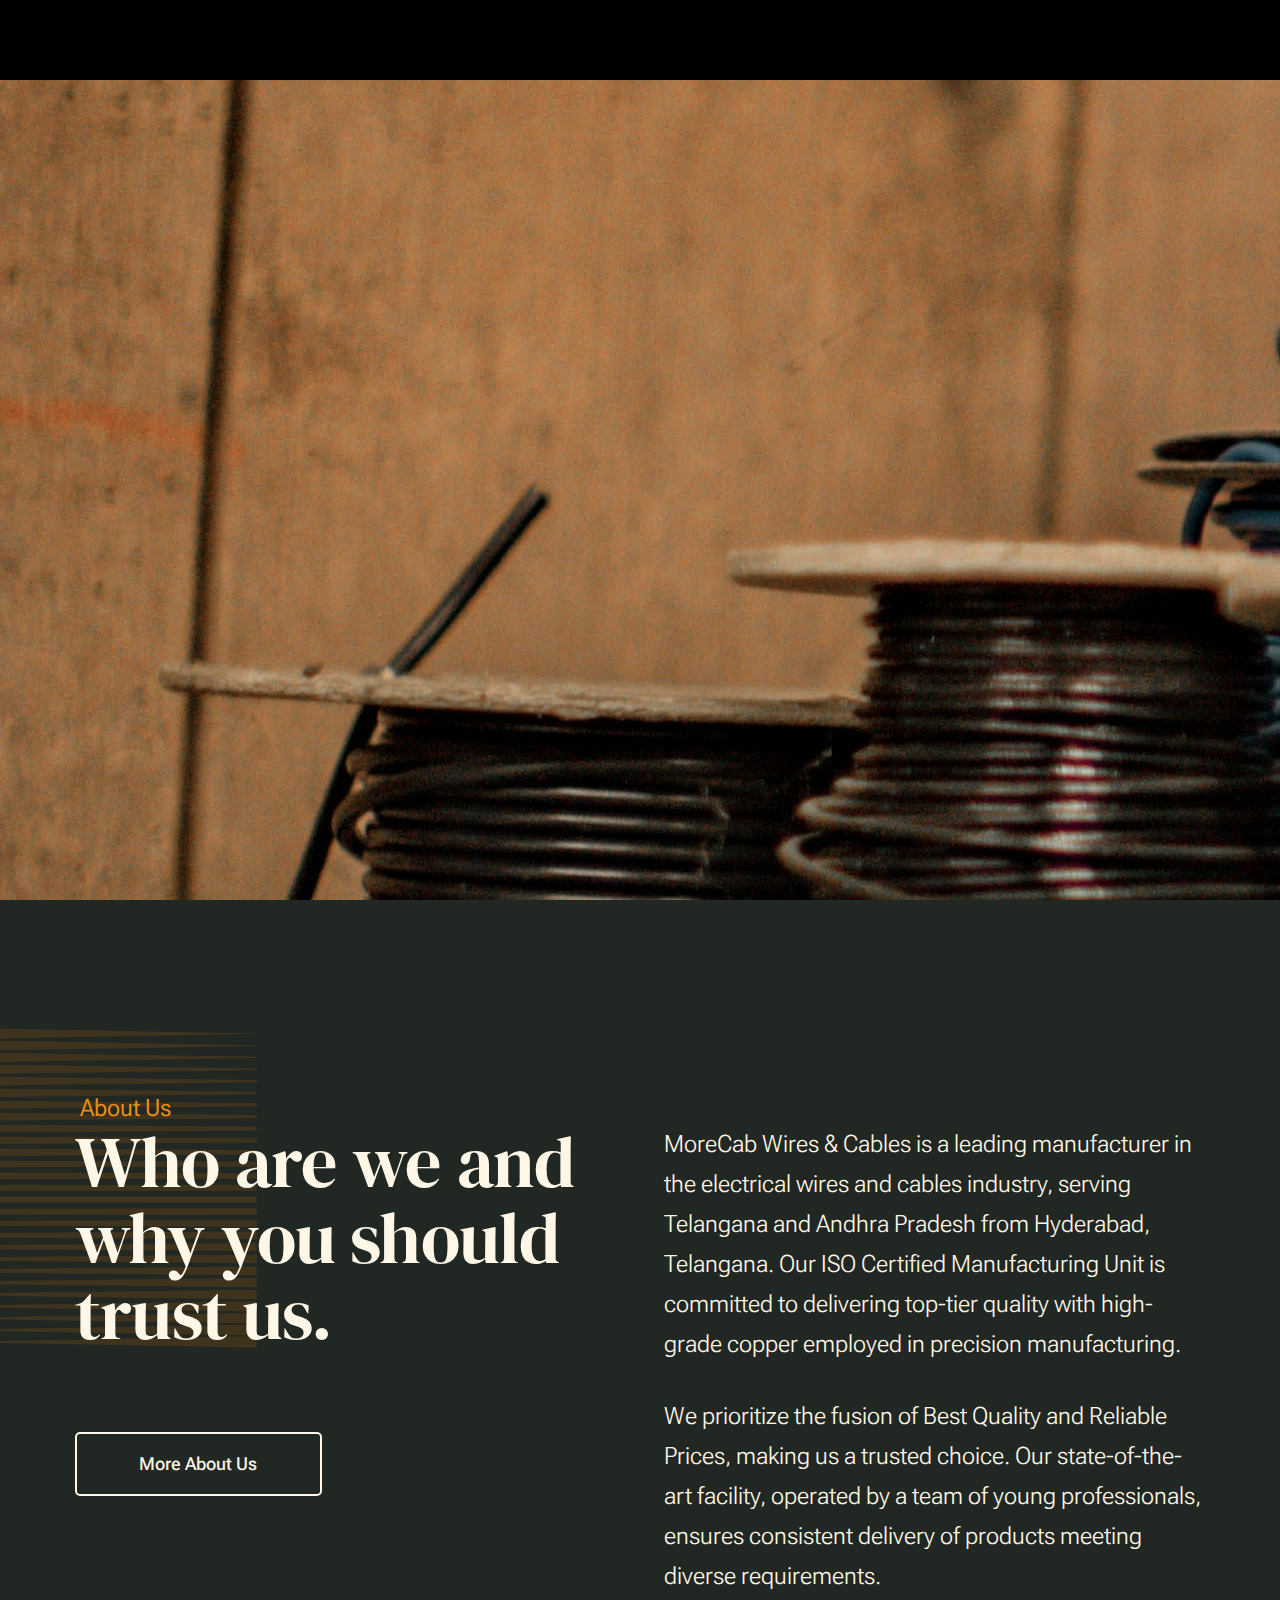
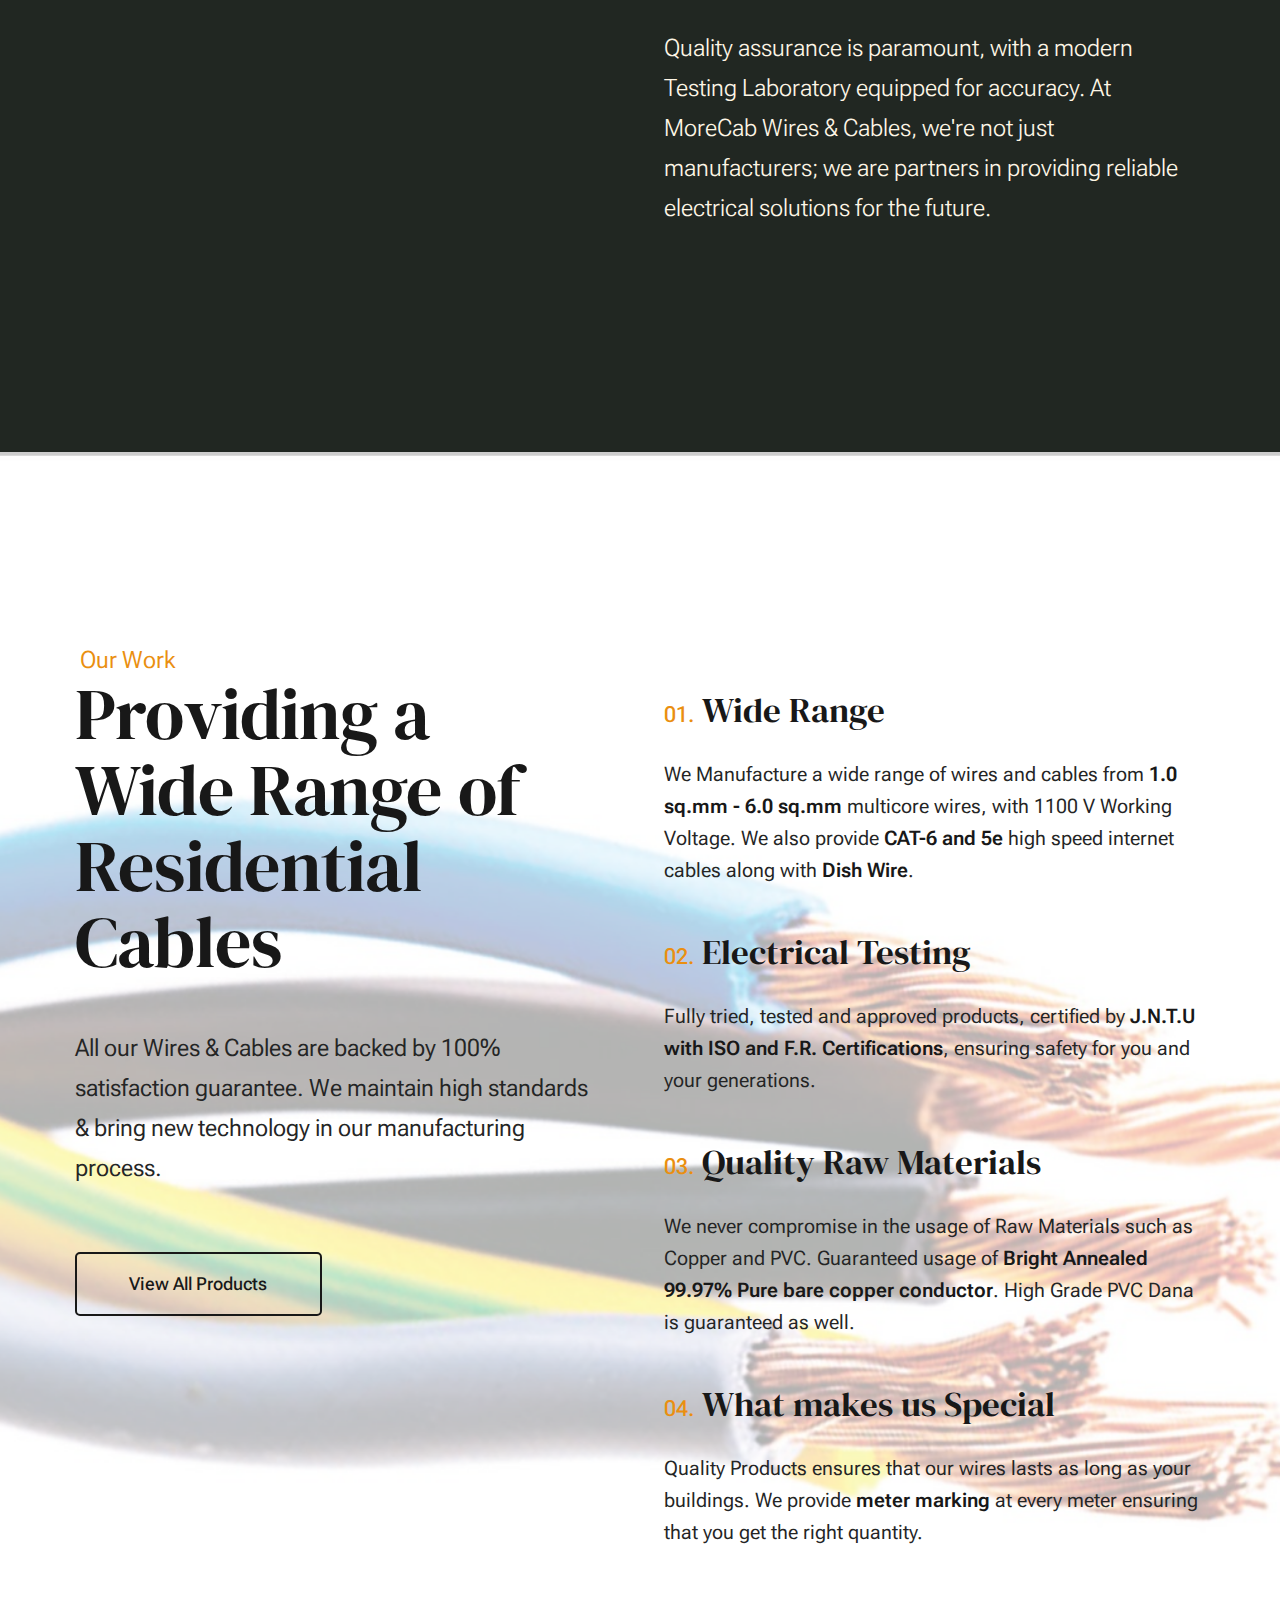
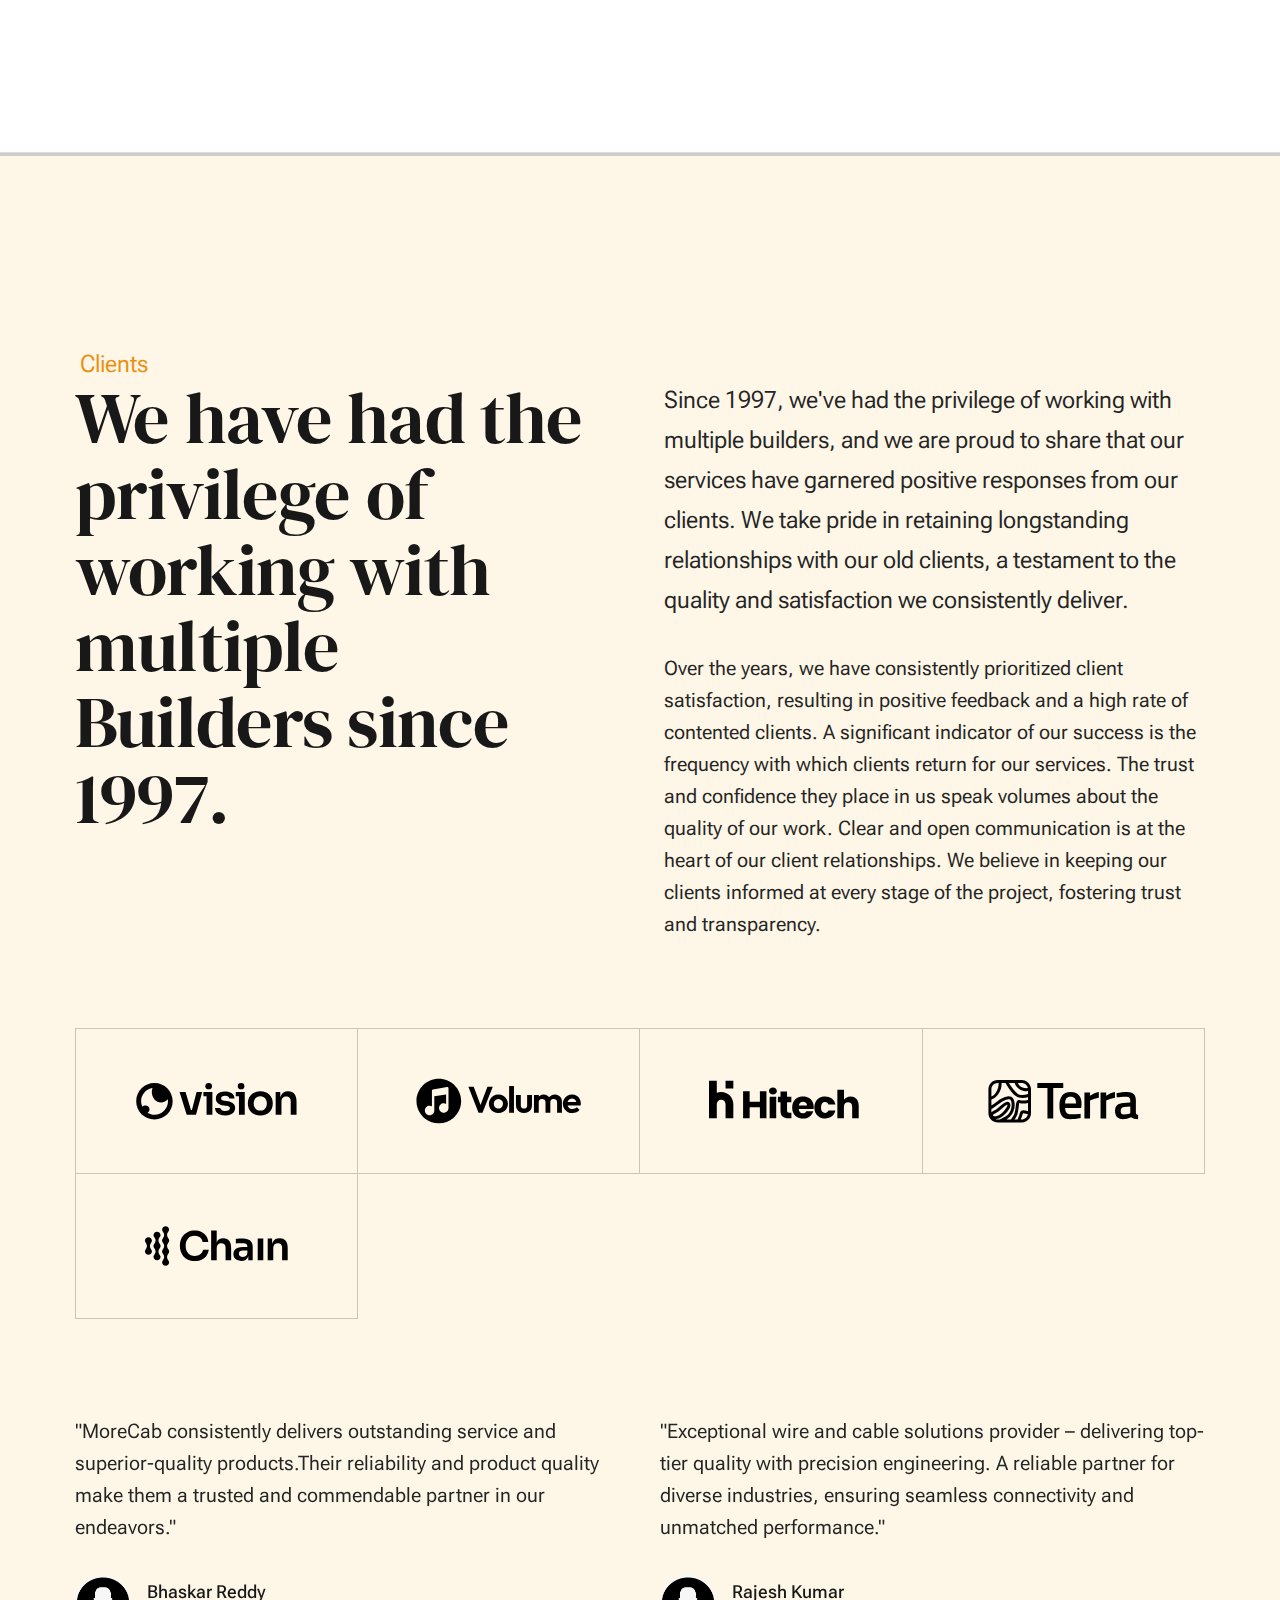
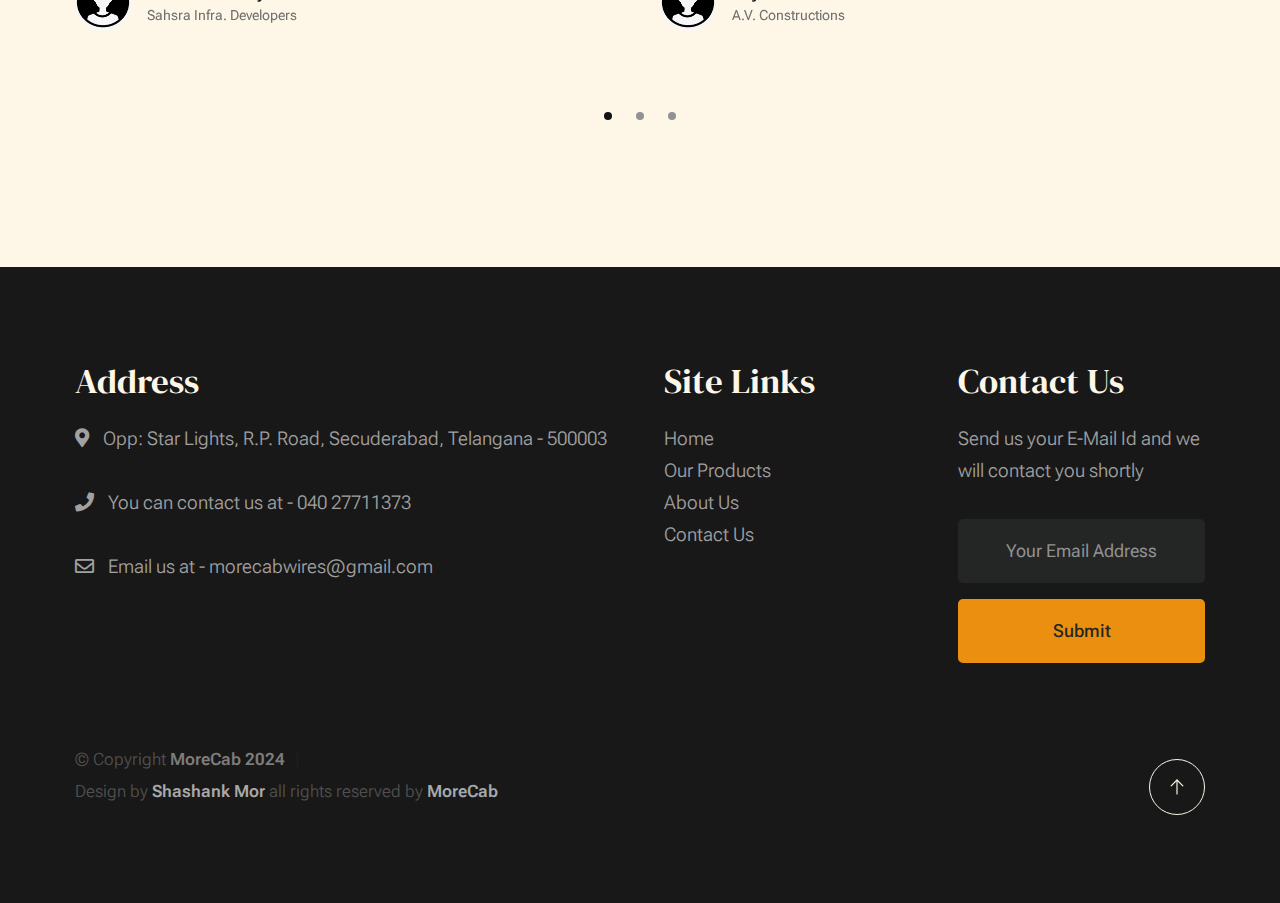
==== index.html @ ef319998 "spellings" ====
<!DOCTYPE html>
<html lang="en" class="no-js" >
<head>

    <!--- basic page needs
    ================================================== -->
    <meta charset="utf-8">
    <meta name="viewport" content="width=device-width, initial-scale=1">
    <title>MoreCab Wires & Cables</title>

    <meta name="keywords" content="Morecab More Cab Wires Wires in hyderabad "/>
    <meta name="description" content="Wires and cables MoreCab"/>
    <meta name="author" content="Shashank"/>

    <script>
        document.documentElement.classList.remove('no-js');
        document.documentElement.classList.add('js');
    </script>

    <!-- CSS
    ================================================== -->
    <link rel="stylesheet" href="css/vendor.css">
    <link rel="stylesheet" href="css/styles.css">

    <!-- favicons
    ================================================== -->
    <link rel="apple-touch-icon" sizes="180x180" href="apple-touch-icon.png">
    <link rel="icon" type="image/png" sizes="32x32" href="morecablogo.png">
    <link href="https://cdnjs.cloudflare.com/ajax/libs/font-awesome/5.10.0/css/all.min.css" rel="stylesheet">
    <link href="https://cdn.jsdelivr.net/npm/bootstrap-icons@1.4.1/font/bootstrap-icons.css" rel="stylesheet">
    <link rel="icon" type="image/png" sizes="16x16" href="morecablogo.png">
    <link rel="manifest" href="site.webmanifest">

</head>


<body id="top">

    
    <!-- preloader
    ================================================== -->
    <div id="preloader">
        <div id="loader" class="dots-fade">
            <div></div>
            <div></div>
            <div></div>
        </div>
    </div>


    <!-- page wrap
    ================================================== -->
    <div id="page" class="s-pagewrap ss-home">


        <!-- # site header 
        ================================================== -->
        <header class="s-header">

            <div class="row s-header__inner width-sixteen-col">

                <div class="s-header__block">
                    <div class="s-header__logo">
                        <a class="logo" href="index.html">
                            <img src="headerlogo.png" alt="Homepage">
                        </a>
                    </div>

                    <a class="s-header__menu-toggle" href="#0"><span>Menu</span></a>
                </div> <!-- end s-header__block -->

                <nav class="s-header__nav">
    
                    <ul class="s-header__menu-links">
                        <li><a href="about.html">About Us</a></li>
                        <li><a href="services.html">Our Products</a></li>
                        <li><a href="contact.html">Contact Us</a></li>
                    </ul> <!-- s-header__menu-links -->
    
                </nav> <!-- end s-header__nav -->

            </div> <!-- end s-header__inner -->

        </header> <!-- end s-header -->


        <!-- # site main content
        ================================================== -->
        <section id="content" class="s-content">

            <!-- intro
            ----------------------------------------------- -->
            <section id="intro" class="s-intro" style="background-image: url('wireManufacture.jpeg'); background-position: 10%;">

                <div class="row s-intro__content width-sixteen-col">

                    <div class="column lg-12 s-intro__content-inner grid-block">
                        
                        <div class="s-intro__content-text">
                            <div class="s-intro__content-pretitle text-pretitle">Wires & Cables</div>
                            <h1 class="s-intro__content-title" style="font-family:'Gill Sans', 'Gill Sans MT', Calibri, 'Trebuchet MS', sans-serif;">
                            Sign of High Quality <br>
                            with <b style="color : var(--color-3);">More</b> <br>
                            Performance <br>
                            </h1>
                        </div> <!-- s-intro__content-text -->

                        <div class="s-intro__content-media"> 
                            <div class="s-intro__content-media-inner">                               
                                <img src="wireManufacture.jpeg" srcset="wireManufacture.jpeg 1x, wireManufacture.jpeg 2x" alt="">
                                <div class="lines">                               
                                    <span></span>                                  
                                </div>
                            </div>
                        </div> <!-- s-intro__content-media -->                      

                        <div class="s-intro__scroll-down">
                            <a href="#about" class="smoothscroll">
                                <div class="scroll-icon">
                                    <svg xmlns="http://www.w3.org/2000/svg" viewBox="0 0 24 24" width="36" height="36" fill="none" stroke="#97b34a" stroke-width="1" stroke-linecap="round" stroke-linejoin="round">&lt;!--!  Atomicons Free 1.00 by @atisalab License - https://atomicons.com/license/ (Icons: CC BY 4.0) Copyright 2021 Atomicons --&gt;<polyline points="7 13 12 18 17 13"></polyline><line x1="12" y1="18" x2="12" y2="6"></line></svg>
                                </div>
                                <span>Scroll for more</span>
                            </a>
                        </div> <!-- s-intro__scroll-down -->
                        
                    </div> <!-- s-intro__content-inner -->

                </div> <!-- s-intro__content -->

            </section> <!-- end s-intro -->

            <!-- about
            ----------------------------------------------- -->
            <section id="about" class="s-about target-section">

                <div class="row s-about__content width-sixteen-col">
                    <div class="column grid-block grid-section-split">

                        <img src="images/geometric_shape.svg" alt="" class="s-about__content-imgbg">

                        <div class="section-header grid-section-split__header">
                            <div class="text-pretitle">About Us</div>                           
                            <h2 class="text-display-title">
                            Who are we and why you should trust us.
                            </h2>                           
                        </div> <!-- end section-header -->

                        <div class="s-about__content-main grid-section-split__primary">
                            <p class="attention-getter">
                            MoreCab Wires & Cables is a leading manufacturer in the electrical wires and 
                            cables industry, serving Telangana and Andhra Pradesh from Hyderabad, Telangana. 
                            Our ISO Certified Manufacturing Unit is committed to delivering top-tier quality with 
                            high-grade copper employed in precision manufacturing.
                            </p>

                            <p class="attention-getter">
                            We prioritize the fusion of Best Quality and Reliable Prices, making us a trusted choice. 
                            Our state-of-the-art facility, operated by a team of young professionals, ensures consistent 
                            delivery of products meeting diverse requirements.
                            </p>

                            <p class="attention-getter">
                            Quality assurance is paramount, with a modern Testing Laboratory equipped for accuracy. 
                            At MoreCab Wires & Cables, we're not just manufacturers; we are partners in providing reliable electrical solutions for the future.
                            </p>

                            <!-- <p class="attention-getter">
                            Quality assurance is at the core of our operations, and our modern Testing Laboratory is equipped with cutting-edge 
                            testing equipment, meticulously calibrated to guarantee accuracy. At MoreCab Wires & Cables, we are not just 
                            manufacturers; we are partners in powering the future with reliable and top-notch electrical solutions.
                                </p> -->
                        </div> <!-- end s-about__content-main -->
                        <div class="s-about__content-btn grid-section-split__bottom">
                            <a href="about.html" class="btn btn--stroke u-fullwidth">More About Us</a>

                        </div> <!-- end s-about__content-btn -->
                    
                    </div> <!-- content-inner -->
                </div>
                
            </section> <!-- end s-about -->

            <!-- expertise
            ----------------------------------------------- -->
            <section id="expertise" class="s-expertise ">

                <div class="row s-expertise__content width-sixteen-col">
                    <div class="column xl-12 grid-block grid-section-split">

                        <div class="section-header grid-section-split__header">
                            <div class="text-pretitle">Our Work</div>                           
                            <h2 class="text-display-title">
                            Providing a Wide Range of Residential Cables
                            </h2>     
                            
                            <p class="lead">
                                All our Wires & Cables are backed by 100% satisfaction guarantee. We maintain high standards & bring new technology in our manufacturing process.
                            </p>
                        </div> <!-- end section-header -->

                        <div class="s-expertise__content-main grid-section-split__primary">

                            <div class="grid-list-items list-items show-ctr">
                                <div class="grid-list-items__item list-items__item">
                                    <div class="grid-list-items__title list-items__item-header">
                                        <h3 class="list-items__item-title">Wide Range</h3>
                                    </div>
                                    <div class="grid-list-items__text list-items__item-text">
                                        <p>
                                        We Manufacture a wide range of wires and cables from <b>1.0 sq.mm - 6.0 sq.mm </b> multicore wires, with 1100 V Working Voltage. We also provide <b>CAT-6 and 5e </b> high speed internet cables along with <b>Dish Wire</b>.
                                        </p>
                                    </div>
                                </div> <!-- list-item -->
                                <div class="grid-list-items__item list-items__item">
                                    <div class="grid-list-items__title list-items__item-header">
                                        <h3 class="list-items__item-title">Electrical Testing</h3>
                                    </div>
                                    <div class="grid-list-items__text list-items__item-text">
                                        <p>
                                            Fully tried, tested and approved products, certified by <b>J.N.T.U with ISO and F.R. Certifications</b>, ensuring safety for you and your generations.
                                        </p>
                                    </div>
                                </div> <!-- list-expertise__item -->
                                <div class="grid-list-items__item list-items__item">
                                    <div class="grid-list-items__title list-items__item-header">
                                        <h3 class="list-items__item-title">Quality Raw Materials</h3>
                                    </div>
                                    <div class="grid-list-items__text list-items__item-text">
                                        <p>
                                        We never compromise in the usage of Raw Materials such as Copper and PVC. Guaranteed usage of <b>Bright Annealed 99.97% Pure bare copper conductor</b>. High Grade PVC Dana is guaranteed as well.
                                        </p>
                                    </div>
                                </div> <!-- list-expertise__item -->
                                <div class="grid-list-items__item list-items__item">
                                    <div class="grid-list-items__title list-items__item-header">
                                        <h3 class="list-items__item-title">What makes us Special</h3>
                                    </div>
                                    <div class="grid-list-items__text list-items__item-text">
                                        <p>
                                        Quality Products ensures that our wires lasts as long as your buildings. We provide <b>meter marking </b> at every meter ensuring that you get the right quantity. 
                                        </p>
                                    </div>
                                </div> <!-- list-expertise__item -->

                            </div> <!-- grid-list-items -->
                        </div> <!-- end s-expertise__content-main -->

                        <div class="s-expertise__content-btn grid-section-split__bottom">
                            <a href="services.html" class="btn btn--stroke u-fullwidth">View All Products</a>
                        </div> <!-- end s-about__content-btn -->

                    </div> <!-- end grid-block-->
                </div> <!-- end s-expertise__content -->

            </section> <!-- end s-expertise -->

            <!-- clients
            ----------------------------------------------- -->
            <section id="clients" class="s-clients">          

                <div class="row s-clients__content-block width-sixteen-col">
                    <div class="column xl-12 grid-block grid-section-split">
                    
                        <div class="section-header grid-section-split__header">
                            <div class="text-pretitle">Clients</div>                           
                            <h2 class="text-display-title">
                            We have had the privilege of working with multiple Builders since 1997.
                            </h2>       
                        </div> <!-- end section-header -->
                    
                        <div class="grid-section-split__primary">
                            <p class="lead">
                            Since 1997, we've had the privilege of working with multiple builders, 
                            and we are proud to share that our services have garnered positive responses 
                            from our clients. We take pride in retaining longstanding relationships with our 
                            old clients, a testament to the quality and satisfaction we consistently deliver.
                            </p>   

                            <p>
                            Over the years, we have consistently prioritized client satisfaction, resulting 
                            in positive feedback and a high rate of contented clients. A significant indicator of our 
                            success is the frequency with which clients return for our services. The trust and confidence 
                            they place in us speak volumes about the quality of our work. Clear and open communication is 
                            at the heart of our client relationships. We believe in keeping our clients informed at every 
                            stage of the project, fostering trust and transparency.
                            </p>
                        </div> <!-- end grid-section-split__primary -->
                    
                    </div> <!-- end column -->
                </div> <!-- end row -->

                <div class="row s-clients__content-block width-sixteen-col">
                    <div class="column xl-12">
                    
                        <div class="clients-list">                            
                            <!-- <div class="clients-list__item">
                                <a href="#0">
                                    <img src="images/clients/flash.svg" alt="">
                                </a>
                            </div> -->
                            <!-- <div class="clients-list__item">
                                <a href="#0">
                                    <img src="images/clients/rise.svg" alt="">
                                </a>
                            </div> -->
                            <!-- <div class="clients-list__item">
                                <a href="#0">
                                    <img src="images/clients/cactus.svg" alt="">
                                </a>
                            </div> -->
                            <!-- <div class="clients-list__item">
                                <a href="#0">
                                    <img src="images/clients/pinpoint.svg" alt="">
                                </a>
                            </div> -->
                            <!-- <div class="clients-list__item">
                                <a href="#0">
                                    <img src="images/clients/proline.svg" alt="">
                                </a>
                            </div> -->
                            <div class="clients-list__item">
                                <a href="#0">
                                    <img src="images/clients/vision.svg" alt="">
                                </a>
                            </div>
                            <div class="column clients-list__item">
                                <a href="#1">
                                    <img src="images/clients/volume.svg" alt="">
                                </a>
                            </div>
                            <div class="column clients-list__item">
                                <a href="#2">
                                    <img src="images/clients/hitech.svg" alt="">
                                </a>
                            </div><div class="clients-list__item">
                                <a href="#3">
                                    <img src="images/clients/terra.svg" alt="">
                                </a>
                            </div>
                            <div class="clients-list__item">
                                <a href="#4">
                                    <img src="images/clients/chain.svg" alt="">
                                </a>
                            </div>
                        </div> <!-- end clients-list -->

                    </div> <!-- end column -->
                </div> <!-- end row -->
                                
                <div class="row s-clients__content-block width-sixteen-col">
                    <div class="column xl-12 testimonials">
                    
                        <div class="swiper-container testimonials__slider home-slider">

                            <div class="swiper-wrapper">
                                <div class="testimonials__slide swiper-slide">
                                    <p>
                                    "MoreCab consistently delivers outstanding service and superior-quality products.Their reliability and product quality make them a trusted and commendable partner in our endeavors."
                                    </p>
                                    <div class="testimonials__author">
                                        <img src="person2.png" alt="Author image" class="testimonials__avatar">
                                        <cite class="testimonials__cite">
                                            <strong>Bhaskar Reddy</strong>
                                            <span>Sahsra Infra. Developers</span>
                                        </cite>
                                    </div>
                                </div>
                                <div class="testimonials__slide swiper-slide">
                                    <p>
                                        "Exceptional wire and cable solutions provider – delivering top-tier quality with precision engineering. A reliable partner for diverse industries, ensuring seamless connectivity and unmatched performance."
                                    </p>
                                    <div class="testimonials__author">
                                        <img src="person2.png" alt="Author image" class="testimonials__avatar">
                                        <cite class="testimonials__cite">
                                            <strong>Rajesh Kumar</strong>
                                            <span>A.V. Constructions</span>
                                        </cite>
                                    </div>
                                </div>
                                <div class="testimonials__slide swiper-slide">
                                    <p>
                                        "Great People to work with and deal with, have had no issues. Product Quality is exceptional and very realiable. Wide Range of product availability and timely service has given me the perfect experience.
                                    </p>
                                    <div class="testimonials__author">
                                        <img src="person2.png" alt="Author image" class="testimonials__avatar">
                                        <cite class="testimonials__cite">
                                            <strong>Venkat Sai</strong>
                                            <span>Gokul Plots</span>
                                        </cite>
                                    </div>
                                </div>
                                <div class="testimonials__slide swiper-slide">
                                    <p>
                                        "Very good service and quality products provided by MoreCab. Have had no complaints till date.
                                    </p>
                                    <div class="testimonials__author">
                                        <img src="person2.png" alt="Author image" class="testimonials__avatar">
                                        <cite class="testimonials__cite">
                                            <strong>Ramesh Reddy</strong>
                                            <span>A.N.R. Developers</span>
                                        </cite>
                                    </div>
                                </div> 
                            </div> <!-- end swiper-wrapper --> 

                            <div class="swiper-pagination"></div>

                        </div> <!--end testimonials__slider -->                    
                    
                    </div> <!-- end column -->
                </div> <!-- end row -->


            </section> <!-- end s-clients -->            

        </section> <!-- s-content-->

        <!-- # cta
        ================================================== -->
        <!-- <section id="cta" class="s-cta">

            <div class="row row-x-center text-center">
                <div class="column xl-8 lg-12">

                    <div class="s-cta__content">
                        <h2 class="text-display-title">
                        Get started with a consultation today.
                        </h2>
                        <p class="lead">
                        Lorem ipsum dolor sit, amet consectetur adipisicing elit. Quis rem, esse doloribus sint eaque at debitis enim vitae minus expedita ratione dignissimos sit nostrum optio sequi. Ipsa at beatae quam.
                        </p>
                        <a href="contact.html" class="btn btn--primary">Let's Work Together</a>
                    </div>

                </div>
            </div> -->

        <!--</section>--> <!-- end s-cta -->

        <!-- # journal
        ================================================== -->
        <!-- <section id="journal" class="s-journal">

            <div class="row s-journal__content width-sixteen-col">
                <div class="column xl-12 grid-block">

                    <div class="grid-full section-header text-center">
                        <div class="text-pretitle">Recent Articles</div>                           
                        <h2 class="text-display-title">
                        Latest articles from my blog.
                        </h2>   -->
                   <!-- </div>--> <!-- end section-header --> 

                    <!-- <div class="grid-full s-journal__content-main grid-list-items">

                        <div class="grid-list-items__item blog-card">
                            <div class="blog-card__header">
                                <div class="blog-card__cat-links">
                                    <a href="https://www.dreamhost.com/r.cgi?287326">Sponsored</a>
                                </div>
                                <h3 class="blog-card__title"><a href="https://www.dreamhost.com/r.cgi?287326">Need Web Hosting for Your Websites?</a></h3>
                            </div>
                            <div class="blog-card__text">
                                <p>
                                Need hosting for your website? We would highly recommend <a href="https://www.dreamhost.com/r.cgi?287326">DreamHost</a>.
                                Enjoy 100% in-house support, guaranteed performance and uptime, 1-click installs, and a super-intuitive control 
                                panel to make managing your websites and projects easy. <a href="https://www.dreamhost.com/r.cgi?287326">Sign up</a> now to get started.
                                </p>
                            </div>
                        </div>--> <!-- end blog-card -->
                        <!-- <div class="grid-list-items__item blog-card">
                            <div class="blog-card__header">
                                <div class="blog-card__cat-links">
                                    <a href="blog.html">Productivity</a>
                                </div>
                                <h3 class="blog-card__title"><a href="single.html">5 Marketing Productivity Apps for Your Team</a></h3>
                            </div>
                            <div class="blog-card__text">
                                <p>
                                Rerum quam quos. Quibusdam quis autem voluptatibus earum vel ex error ea magni. Aut asperiores 
                                sit mollitia. Rem neque et voluptatem eos quia sed eligendi et. Eaque velit eligendi ut 
                                magnam. Cumque ducimus laborum doloribus facere maxime vel earum quidem enim suscipit.
                                </p>
                            </div> 
                        </div>--> <!-- end blog-card -->
                        <!-- <div class="grid-list-items__item blog-card">
                            <div class="blog-card__header">
                                <div class="blog-card__cat-links">
                                    <a href="blog.html">SEO</a>
                                </div>
                                <h3 class="blog-card__title"><a href="single.html">7 SEO Factors to Consider for Better Website Ranking</a></h3>
                            </div>
                            <div class="blog-card__text">
                                <p>
                                Quibusdam quis autem voluptatibus earum vel ex error ea magni. Rerum quam quos. Aut asperiores 
                                sit mollitia. Rem neque et voluptatem eos quia sed eligendi et. Eaque velit eligendi ut 
                                magnam. Cumque ducimus laborum doloribus facere maxime vel earum quidem enim suscipit.
                                </p>
                            </div>
                        </div>  --><!-- end blog card -->
                        <!-- <div class="grid-list-items__item blog-card">
                            <div class="blog-card__header">
                                <div class="blog-card__cat-links">
                                    <a href="blog.html">Productivity</a>
                                </div>
                                <h3 class="blog-card__title"><a href="single.html">5 Effective Web Design Principles</a></h3>
                            </div>
                            <div class="blog-card__text">
                                <p>
                                Lorem ipsum dolor sit amet consectetur, adipisicing elit. Rerum ullam et laborum aperiam. 
                                Dignissimos quae voluptatibus ullam esse sapiente fugiat, rerum labore cupiditate obcaecati 
                                dolore necessitatibus id magni rem officia dolor nam sit laudantium. Quo eaque eveniet quibusdam unde. 
                                </p>
                            </div>
                        </div>  --><!-- end blog-card -->
<!-- 
                    </div> --> <!-- end grid-list-items -->
<!-- 
                </div>  --><!-- end grid-block-->
            <!--</div>--> <!-- end s-journal__content -->

        <!-- </section> end s-journal -->


        <!-- # footer 
        ================================================== -->
        <footer class="s-footer">
            <div class="row s-footer__content">
                <div class="column xl-6 lg-6 md-12 s-footer__block s-footer__about">                    
                    <h3>Address</h3>
                    <p><i class="fas fa-map-marker-alt" style="padding-right: 10px;"></i> Opp: Star Lights, R.P. Road, Secuderabad, Telangana - 500003</p>
                    <p><i class="fas fa-phone" style="padding-right: 10px;"></i> You can contact us at - 040 27711373 </p>
                    <p><i class="far fa-envelope" style="padding-right: 10px;"></i> Email us at - morecabwires@gmail.com</p>               
                </div>                
                <div class="column xl-3 lg-6 md-12 s-footer__block s-footer__site-links">
                    <h3>Site Links</h3>
                    <ul class="link-list">
                        <li><a href="index.html">Home</a></li>
                        <li><a href="services.html">Our Products</a></li>
                        <!-- <li><a href="blog.html">Journal</a></li> -->
                        <li><a href="about.html">About Us</a></li>
                        <li><a href="contact.html">Contact Us</a></li>
                        <!-- <li><a href="https://www.dreamhost.com/r.cgi?287326">DreamHost</a></li> -->
                    </ul>
                </div>
                <div class="column xl-3 lg-6 md-12 tab-12 s-footer__block s-footer__newsletter">
                    <h3>Contact Us</h3>

                    <p>
                    Send us your E-Mail Id and we will contact you shortly
                    </p>

                    <div class="subscribe-form">
                        <form id="mc-form" class="mc-form">
                            <input type="email" name="EMAIL" id="mce-EMAIL" class="u-fullwidth text-center" placeholder="Your Email Address" title="The domain portion of the email address is invalid (the portion after the @)." pattern="^([^\x00-\x20\x22\x28\x29\x2c\x2e\x3a-\x3c\x3e\x40\x5b-\x5d\x7f-\xff]+|\x22([^\x0d\x22\x5c\x80-\xff]|\x5c[\x00-\x7f])*\x22)(\x2e([^\x00-\x20\x22\x28\x29\x2c\x2e\x3a-\x3c\x3e\x40\x5b-\x5d\x7f-\xff]+|\x22([^\x0d\x22\x5c\x80-\xff]|\x5c[\x00-\x7f])*\x22))*\x40([^\x00-\x20\x22\x28\x29\x2c\x2e\x3a-\x3c\x3e\x40\x5b-\x5d\x7f-\xff]+|\x5b([^\x0d\x5b-\x5d\x80-\xff]|\x5c[\x00-\x7f])*\x5d)(\x2e([^\x00-\x20\x22\x28\x29\x2c\x2e\x3a-\x3c\x3e\x40\x5b-\x5d\x7f-\xff]+|\x5b([^\x0d\x5b-\x5d\x80-\xff]|\x5c[\x00-\x7f])*\x5d))*(\.\w{2,})+$" required>
                            <input type="submit" name="subscribe" value="Submit" class="btn btn--primary btn--small u-fullwidth">
                            <!-- <div style="position: absolute; left: -5000px;" aria-hidden="true"><input type="text" name="b_cdb7b577e41181934ed6a6a44_9a91cfe7b3" tabindex="-1" value=""></div> -->
                            <div class="mc-status"></div>
                        </form>
                    </div>
                </div>
            </div>    
            
            <div class="row s-footer__bottom">
                <div class="column xl-6 lg-12">
                    <p class="ss-copyright">
                        <span>© Copyright <b style="color: rgba(255, 255, 255, 0.438);">MoreCab 2024</b></span> 
                        <span>Design by <b style="color: rgba(255, 255, 255, 0.641);">Shashank Mor</b> all rights reserved by <b style="color: rgba(255, 255, 255, 0.641);">MoreCab</b></span>
                    </p>
                </div>

                <div class="ss-go-top">
                    <a class="smoothscroll" title="Back to Top" href="#top">
                        <svg xmlns="http://www.w3.org/2000/svg" viewBox="0 0 24 24" width="36" height="36" fill="none" stroke="#ffffff" stroke-width="1" stroke-linecap="round" stroke-linejoin="round">&lt;!--!  Atomicons Free 1.00 by @atisalab License - https://atomicons.com/license/ (Icons: CC BY 4.0) Copyright 2021 Atomicons --&gt;<polyline points="17 11 12 6 7 11"></polyline><line x1="12" y1="18" x2="12" y2="6"></line></svg>
                    </a>
                </div> <!-- end ss-go-top -->
            </div>
            
        </footer> <!-- end s-footer -->

    </div> <!-- end page-wrap -->

    <!-- Java Script
    ================================================== -->
    <script src="js/plugins.js"></script>
    <script src="js/main.js"></script>

</body>
</html>
---- css/vendor.css ----
/* ===================================================================
 * Monica Third-party Stylesheets
 * Template Ver. 1.0.0
 * 12-13-2022
 * -------------------------------------------------------------------
 *
 * TOC:
 * # PrismJS
 * # Swiper
 *
 * ------------------------------------------------------------------- */


/* ===================================================================
 * # PrismJS 1.20.0
 *   https://prismjs.com/download.html#themes=prism-okaidia&languages=markup+css+clike+javascript+markup-templating+php 
 *   
 *   okaidia theme for JavaScript, CSS and HTML
 *   Loosely based on Monokai textmate theme by http://www.monokai.nl/
 *   @author ocodia
 * ------------------------------------------------------------------- */
code[class*=language-],
pre[class*=language-] {
  color          : #f8f8f2;
  background     : none;
  text-shadow    : 0 1px rgba(0, 0, 0, 0.3);
  font-family    : var(--font-mono);
  font-size      : calc(var(--text-size) * 0.9444);
  text-align     : left;
  white-space    : pre;
  word-spacing   : normal;
  word-break     : normal;
  word-wrap      : normal;
  line-height    : var(--vspace-1);
  -moz-tab-size  : 4;
  -o-tab-size    : 4;
  tab-size       : 4;
  -webkit-hyphens: none;
  -ms-hyphens    : none;
  hyphens        : none;
}

/* Code blocks */
pre[class*=language-] {
  padding : var(--vspace-0_5) 0 var(--vspace-1);
  margin  : var(--vspace-1) 0;
  overflow: auto;
}

:not(pre)>code[class*=language-],
pre[class*=language-] {
  background: #272822;
}

/* Inline code */
:not(pre)>code[class*=language-] {
  padding    : 0.1em;
  white-space: normal;
}

.token.comment,
.token.prolog,
.token.doctype,
.token.cdata {
  color: slategray;
}

.token.punctuation {
  color: #f8f8f2;
}

.token.namespace {
  opacity: 0.7;
}

.token.property,
.token.tag,
.token.constant,
.token.symbol,
.token.deleted {
  color: #f92672;
}

.token.boolean,
.token.number {
  color: #ae81ff;
}

.token.selector,
.token.attr-name,
.token.string,
.token.char,
.token.builtin,
.token.inserted {
  color: #a6e22e;
}

.token.operator,
.token.entity,
.token.url,
.language-css .token.string,
.style .token.string,
.token.variable {
  color: #f8f8f2;
}

.token.atrule,
.token.attr-value,
.token.function,
.token.class-name {
  color: #e6db74;
}

.token.keyword {
  color: #66d9ef;
}

.token.regex,
.token.important {
  color: #fd971f;
}

.token.important,
.token.bold {
  font-weight: bold;
}

.token.italic {
  font-style: italic;
}

.token.entity {
  cursor: help;
}



/* ===================================================================
 * # Swiper 6.4.5
 *   Most modern mobile touch slider and framework with hardware accelerated transitions
 *   https://swiperjs.com
 *
 *   Copyright 2014-2020 Vladimir Kharlampidi
 *
 *   Released under the MIT License
 *
 *   Released on: December 18, 2020
 * ------------------------------------------------------------------- */
@font-face {
  font-family: "swiper-icons";
  src        : url("data:application/font-woff;charset=utf-8;base64, [base64]//wADZ2x5ZgAAAywAAADMAAAD2MHtryVoZWFkAAABbAAAADAAAAA2E2+eoWhoZWEAAAGcAAAAHwAAACQC9gDzaG10eAAAAigAAAAZAAAArgJkABFsb2NhAAAC0AAAAFoAAABaFQAUGG1heHAAAAG8AAAAHwAAACAAcABAbmFtZQAAA/gAAAE5AAACXvFdBwlwb3N0AAAFNAAAAGIAAACE5s74hXjaY2BkYGAAYpf5Hu/j+W2+MnAzMYDAzaX6QjD6/4//Bxj5GA8AuRwMYGkAPywL13jaY2BkYGA88P8Agx4j+/8fQDYfA1AEBWgDAIB2BOoAeNpjYGRgYNBh4GdgYgABEMnIABJzYNADCQAACWgAsQB42mNgYfzCOIGBlYGB0YcxjYGBwR1Kf2WQZGhhYGBiYGVmgAFGBiQQkOaawtDAoMBQxXjg/wEGPcYDDA4wNUA2CCgwsAAAO4EL6gAAeNpj2M0gyAACqxgGNWBkZ2D4/wMA+xkDdgAAAHjaY2BgYGaAYBkGRgYQiAHyGMF8FgYHIM3DwMHABGQrMOgyWDLEM1T9/w8UBfEMgLzE////P/5//f/V/xv+r4eaAAeMbAxwIUYmIMHEgKYAYjUcsDAwsLKxc3BycfPw8jEQA/[base64]/uznmfPFBNODM2K7MTQ45YEAZqGP81AmGGcF3iPqOop0r1SPTaTbVkfUe4HXj97wYE+yNwWYxwWu4v1ugWHgo3S1XdZEVqWM7ET0cfnLGxWfkgR42o2PvWrDMBSFj/IHLaF0zKjRgdiVMwScNRAoWUoH78Y2icB/yIY09An6AH2Bdu/UB+yxopYshQiEvnvu0dURgDt8QeC8PDw7Fpji3fEA4z/PEJ6YOB5hKh4dj3EvXhxPqH/SKUY3rJ7srZ4FZnh1PMAtPhwP6fl2PMJMPDgeQ4rY8YT6Gzao0eAEA409DuggmTnFnOcSCiEiLMgxCiTI6Cq5DZUd3Qmp10vO0LaLTd2cjN4fOumlc7lUYbSQcZFkutRG7g6JKZKy0RmdLY680CDnEJ+UMkpFFe1RN7nxdVpXrC4aTtnaurOnYercZg2YVmLN/d/gczfEimrE/fs/bOuq29Zmn8tloORaXgZgGa78yO9/cnXm2BpaGvq25Dv9S4E9+5SIc9PqupJKhYFSSl47+Qcr1mYNAAAAeNptw0cKwkAAAMDZJA8Q7OUJvkLsPfZ6zFVERPy8qHh2YER+3i/BP83vIBLLySsoKimrqKqpa2hp6+jq6RsYGhmbmJqZSy0sraxtbO3sHRydnEMU4uR6yx7JJXveP7WrDycAAAAAAAH//wACeNpjYGRgYOABYhkgZgJCZgZNBkYGLQZtIJsFLMYAAAw3ALgAeNolizEKgDAQBCchRbC2sFER0YD6qVQiBCv/H9ezGI6Z5XBAw8CBK/m5iQQVauVbXLnOrMZv2oLdKFa8Pjuru2hJzGabmOSLzNMzvutpB3N42mNgZGBg4GKQYzBhYMxJLMlj4GBgAYow/P/PAJJhLM6sSoWKfWCAAwDAjgbRAAB42mNgYGBkAIIbCZo5IPrmUn0hGA0AO8EFTQAA") format("woff");
  font-weight: 400;
  font-style : normal;
}

:root {
  --swiper-theme-color: #007aff;
}

.swiper-container {
  margin-left : auto;
  margin-right: auto;
  position    : relative;
  overflow    : hidden;
  list-style  : none;
  padding     : 0;
  /* Fix of Webkit flickering */
  z-index     : 1;
}

.swiper-container-vertical>.swiper-wrapper {
  flex-direction: column;
}

.swiper-wrapper {
  position           : relative;
  width              : 100%;
  height             : 100%;
  z-index            : 1;
  display            : flex;
  transition-property: transform;
  box-sizing         : content-box;
}

.swiper-container-android .swiper-slide,
.swiper-wrapper {
  transform: translate3d(0px, 0, 0);
}

.swiper-container-multirow>.swiper-wrapper {
  flex-wrap: wrap;
}

.swiper-container-multirow-column>.swiper-wrapper {
  flex-wrap     : wrap;
  flex-direction: column;
}

.swiper-container-free-mode>.swiper-wrapper {
  transition-timing-function: ease-out;
  margin                    : 0 auto;
}

.swiper-slide {
  flex-shrink        : 0;
  width              : 100%;
  height             : 100%;
  position           : relative;
  transition-property: transform;
}

.swiper-slide-invisible-blank {
  visibility: hidden;
}

/* Auto Height */
.swiper-container-autoheight,
.swiper-container-autoheight .swiper-slide {
  height: auto;
}

.swiper-container-autoheight .swiper-wrapper {
  align-items        : flex-start;
  transition-property: transform, height;
}

/* 3D Effects */
.swiper-container-3d {
  perspective: 1200px;
}

.swiper-container-3d .swiper-wrapper,
.swiper-container-3d .swiper-slide,
.swiper-container-3d .swiper-slide-shadow-left,
.swiper-container-3d .swiper-slide-shadow-right,
.swiper-container-3d .swiper-slide-shadow-top,
.swiper-container-3d .swiper-slide-shadow-bottom,
.swiper-container-3d .swiper-cube-shadow {
  transform-style: preserve-3d;
}

.swiper-container-3d .swiper-slide-shadow-left,
.swiper-container-3d .swiper-slide-shadow-right,
.swiper-container-3d .swiper-slide-shadow-top,
.swiper-container-3d .swiper-slide-shadow-bottom {
  position      : absolute;
  left          : 0;
  top           : 0;
  width         : 100%;
  height        : 100%;
  pointer-events: none;
  z-index       : 10;
}

.swiper-container-3d .swiper-slide-shadow-left {
  background-image: linear-gradient(to left, rgba(0, 0, 0, 0.5), rgba(0, 0, 0, 0));
}

.swiper-container-3d .swiper-slide-shadow-right {
  background-image: linear-gradient(to right, rgba(0, 0, 0, 0.5), rgba(0, 0, 0, 0));
}

.swiper-container-3d .swiper-slide-shadow-top {
  background-image: linear-gradient(to top, rgba(0, 0, 0, 0.5), rgba(0, 0, 0, 0));
}

.swiper-container-3d .swiper-slide-shadow-bottom {
  background-image: linear-gradient(to bottom, rgba(0, 0, 0, 0.5), rgba(0, 0, 0, 0));
}

/* CSS Mode */
.swiper-container-css-mode>.swiper-wrapper {
  overflow          : auto;
  scrollbar-width   : none;
  /* For Firefox */
  -ms-overflow-style: none;
  /* For Internet Explorer and Edge */
}

.swiper-container-css-mode>.swiper-wrapper::-webkit-scrollbar {
  display: none;
}

.swiper-container-css-mode>.swiper-wrapper>.swiper-slide {
  scroll-snap-align: start start;
}

.swiper-container-horizontal.swiper-container-css-mode>.swiper-wrapper {
  -ms-scroll-snap-type: x mandatory;
  scroll-snap-type    : x mandatory;
}

.swiper-container-vertical.swiper-container-css-mode>.swiper-wrapper {
  -ms-scroll-snap-type: y mandatory;
  scroll-snap-type    : y mandatory;
}

:root {
  --swiper-navigation-size   : 44px;
  /*
    --swiper-navigation-color: var(--swiper-theme-color);
    */
}

.swiper-button-prev,
.swiper-button-next {
  position       : absolute;
  top            : 50%;
  width          : calc(var(--swiper-navigation-size) / 44 * 27);
  height         : var(--swiper-navigation-size);
  margin-top     : calc(-1 * var(--swiper-navigation-size) / 2);
  z-index        : 10;
  cursor         : pointer;
  display        : flex;
  align-items    : center;
  justify-content: center;
  color          : var(--swiper-navigation-color, var(--swiper-theme-color));
}

.swiper-button-prev.swiper-button-disabled,
.swiper-button-next.swiper-button-disabled {
  opacity       : 0.35;
  cursor        : auto;
  pointer-events: none;
}

.swiper-button-prev:after,
.swiper-button-next:after {
  font-family   : swiper-icons;
  font-size     : var(--swiper-navigation-size);
  text-transform: none !important;
  letter-spacing: 0;
  text-transform: none;
  font-variant  : initial;
  line-height   : 1;
}

.swiper-button-prev,
.swiper-container-rtl .swiper-button-next {
  left : 10px;
  right: auto;
}

.swiper-button-prev:after,
.swiper-container-rtl .swiper-button-next:after {
  content: "prev";
}

.swiper-button-next,
.swiper-container-rtl .swiper-button-prev {
  right: 10px;
  left : auto;
}

.swiper-button-next:after,
.swiper-container-rtl .swiper-button-prev:after {
  content: "next";
}

.swiper-button-prev.swiper-button-white,
.swiper-button-next.swiper-button-white {
  --swiper-navigation-color: #ffffff;
}

.swiper-button-prev.swiper-button-black,
.swiper-button-next.swiper-button-black {
  --swiper-navigation-color: #000000;
}

.swiper-button-lock {
  display: none;
}

:root {
  /*
    --swiper-pagination-color: var(--swiper-theme-color);
    */
}

.swiper-pagination {
  position  : absolute;
  text-align: center;
  transition: 300ms opacity;
  transform : translate3d(0, 0, 0);
  z-index   : 10;
}

.swiper-pagination.swiper-pagination-hidden {
  opacity: 0;
}

/* Common Styles */
.swiper-pagination-fraction,
.swiper-pagination-custom,
.swiper-container-horizontal>.swiper-pagination-bullets {
  bottom: 10px;
  left  : 0;
  width : 100%;
}

/* Bullets */
.swiper-pagination-bullets-dynamic {
  overflow : hidden;
  font-size: 0;
}

.swiper-pagination-bullets-dynamic .swiper-pagination-bullet {
  transform: scale(0.33);
  position : relative;
}

.swiper-pagination-bullets-dynamic .swiper-pagination-bullet-active {
  transform: scale(1);
}

.swiper-pagination-bullets-dynamic .swiper-pagination-bullet-active-main {
  transform: scale(1);
}

.swiper-pagination-bullets-dynamic .swiper-pagination-bullet-active-prev {
  transform: scale(0.66);
}

.swiper-pagination-bullets-dynamic .swiper-pagination-bullet-active-prev-prev {
  transform: scale(0.33);
}

.swiper-pagination-bullets-dynamic .swiper-pagination-bullet-active-next {
  transform: scale(0.66);
}

.swiper-pagination-bullets-dynamic .swiper-pagination-bullet-active-next-next {
  transform: scale(0.33);
}

.swiper-pagination-bullet {
  width        : 8px;
  height       : 8px;
  display      : inline-block;
  border-radius: 100%;
  background   : #000;
  opacity      : 0.2;
}

button.swiper-pagination-bullet {
  border            : none;
  margin            : 0;
  padding           : 0;
  box-shadow        : none;
  -webkit-appearance: none;
  -moz-appearance   : none;
  appearance        : none;
}

.swiper-pagination-clickable .swiper-pagination-bullet {
  cursor: pointer;
}

.swiper-pagination-bullet-active {
  opacity   : 1;
  background: var(--swiper-pagination-color, var(--swiper-theme-color));
}

.swiper-container-vertical>.swiper-pagination-bullets {
  right    : 10px;
  top      : 50%;
  transform: translate3d(0px, -50%, 0);
}

.swiper-container-vertical>.swiper-pagination-bullets .swiper-pagination-bullet {
  margin : 6px 0;
  display: block;
}

.swiper-container-vertical>.swiper-pagination-bullets.swiper-pagination-bullets-dynamic {
  top      : 50%;
  transform: translateY(-50%);
  width    : 8px;
}

.swiper-container-vertical>.swiper-pagination-bullets.swiper-pagination-bullets-dynamic .swiper-pagination-bullet {
  display   : inline-block;
  transition: 200ms transform, 200ms top;
}

.swiper-container-horizontal>.swiper-pagination-bullets .swiper-pagination-bullet {
  margin: 0 4px;
}

.swiper-container-horizontal>.swiper-pagination-bullets.swiper-pagination-bullets-dynamic {
  left       : 50%;
  transform  : translateX(-50%);
  white-space: nowrap;
}

.swiper-container-horizontal>.swiper-pagination-bullets.swiper-pagination-bullets-dynamic .swiper-pagination-bullet {
  transition: 200ms transform, 200ms left;
}

.swiper-container-horizontal.swiper-container-rtl>.swiper-pagination-bullets-dynamic .swiper-pagination-bullet {
  transition: 200ms transform, 200ms right;
}

/* Progress */
.swiper-pagination-progressbar {
  background: rgba(0, 0, 0, 0.25);
  position  : absolute;
}

.swiper-pagination-progressbar .swiper-pagination-progressbar-fill {
  background      : var(--swiper-pagination-color, var(--swiper-theme-color));
  position        : absolute;
  left            : 0;
  top             : 0;
  width           : 100%;
  height          : 100%;
  transform       : scale(0);
  transform-origin: left top;
}

.swiper-container-rtl .swiper-pagination-progressbar .swiper-pagination-progressbar-fill {
  transform-origin: right top;
}

.swiper-container-horizontal>.swiper-pagination-progressbar,
.swiper-container-vertical>.swiper-pagination-progressbar.swiper-pagination-progressbar-opposite {
  width : 100%;
  height: 4px;
  left  : 0;
  top   : 0;
}

.swiper-container-vertical>.swiper-pagination-progressbar,
.swiper-container-horizontal>.swiper-pagination-progressbar.swiper-pagination-progressbar-opposite {
  width : 4px;
  height: 100%;
  left  : 0;
  top   : 0;
}

.swiper-pagination-white {
  --swiper-pagination-color: #ffffff;
}

.swiper-pagination-black {
  --swiper-pagination-color: #000000;
}

.swiper-pagination-lock {
  display: none;
}

/* Scrollbar */
.swiper-scrollbar {
  border-radius   : 10px;
  position        : relative;
  -ms-touch-action: none;
  background      : rgba(0, 0, 0, 0.1);
}

.swiper-container-horizontal>.swiper-scrollbar {
  position: absolute;
  left    : 1%;
  bottom  : 3px;
  z-index : 50;
  height  : 5px;
  width   : 98%;
}

.swiper-container-vertical>.swiper-scrollbar {
  position: absolute;
  right   : 3px;
  top     : 1%;
  z-index : 50;
  width   : 5px;
  height  : 98%;
}

.swiper-scrollbar-drag {
  height       : 100%;
  width        : 100%;
  position     : relative;
  background   : rgba(0, 0, 0, 0.5);
  border-radius: 10px;
  left         : 0;
  top          : 0;
}

.swiper-scrollbar-cursor-drag {
  cursor: move;
}

.swiper-scrollbar-lock {
  display: none;
}

.swiper-zoom-container {
  width          : 100%;
  height         : 100%;
  display        : flex;
  justify-content: center;
  align-items    : center;
  text-align     : center;
}

.swiper-zoom-container>img,
.swiper-zoom-container>svg,
.swiper-zoom-container>canvas {
  max-width    : 100%;
  max-height   : 100%;
  -o-object-fit: contain;
  object-fit   : contain;
}

.swiper-slide-zoomed {
  cursor: move;
}

/* Preloader */
:root {
  /*
    --swiper-preloader-color: var(--swiper-theme-color);
    */
}

.swiper-lazy-preloader {
  width            : 42px;
  height           : 42px;
  position         : absolute;
  left             : 50%;
  top              : 50%;
  margin-left      : -21px;
  margin-top       : -21px;
  z-index          : 10;
  transform-origin : 50%;
  -webkit-animation: swiper-preloader-spin 1s infinite linear;
  animation        : swiper-preloader-spin 1s infinite linear;
  box-sizing       : border-box;
  border           : 4px solid var(--swiper-preloader-color, var(--swiper-theme-color));
  border-radius    : 50%;
  border-top-color : transparent;
}

.swiper-lazy-preloader-white {
  --swiper-preloader-color: #fff;
}

.swiper-lazy-preloader-black {
  --swiper-preloader-color: #000;
}

@-webkit-keyframes swiper-preloader-spin {
  100% {
    transform: rotate(360deg);
  }
}

@keyframes swiper-preloader-spin {
  100% {
    transform: rotate(360deg);
  }
}

/* a11y */
.swiper-container .swiper-notification {
  position      : absolute;
  left          : 0;
  top           : 0;
  pointer-events: none;
  opacity       : 0;
  z-index       : -1000;
}

.swiper-container-fade.swiper-container-free-mode .swiper-slide {
  transition-timing-function: ease-out;
}

.swiper-container-fade .swiper-slide {
  pointer-events     : none;
  transition-property: opacity;
}

.swiper-container-fade .swiper-slide .swiper-slide {
  pointer-events: none;
}

.swiper-container-fade .swiper-slide-active,
.swiper-container-fade .swiper-slide-active .swiper-slide-active {
  pointer-events: auto;
}

.swiper-container-cube {
  overflow: visible;
}

.swiper-container-cube .swiper-slide {
  pointer-events             : none;
  -webkit-backface-visibility: hidden;
  backface-visibility        : hidden;
  z-index                    : 1;
  visibility                 : hidden;
  transform-origin           : 0 0;
  width                      : 100%;
  height                     : 100%;
}

.swiper-container-cube .swiper-slide .swiper-slide {
  pointer-events: none;
}

.swiper-container-cube.swiper-container-rtl .swiper-slide {
  transform-origin: 100% 0;
}

.swiper-container-cube .swiper-slide-active,
.swiper-container-cube .swiper-slide-active .swiper-slide-active {
  pointer-events: auto;
}

.swiper-container-cube .swiper-slide-active,
.swiper-container-cube .swiper-slide-next,
.swiper-container-cube .swiper-slide-prev,
.swiper-container-cube .swiper-slide-next+.swiper-slide {
  pointer-events: auto;
  visibility    : visible;
}

.swiper-container-cube .swiper-slide-shadow-top,
.swiper-container-cube .swiper-slide-shadow-bottom,
.swiper-container-cube .swiper-slide-shadow-left,
.swiper-container-cube .swiper-slide-shadow-right {
  z-index                    : 0;
  -webkit-backface-visibility: hidden;
  backface-visibility        : hidden;
}

.swiper-container-cube .swiper-cube-shadow {
  position  : absolute;
  left      : 0;
  bottom    : 0px;
  width     : 100%;
  height    : 100%;
  background: #000;
  opacity   : 0.6;
  filter    : blur(50px);
  z-index   : 0;
}

.swiper-container-flip {
  overflow: visible;
}

.swiper-container-flip .swiper-slide {
  pointer-events             : none;
  -webkit-backface-visibility: hidden;
  backface-visibility        : hidden;
  z-index                    : 1;
}

.swiper-container-flip .swiper-slide .swiper-slide {
  pointer-events: none;
}

.swiper-container-flip .swiper-slide-active,
.swiper-container-flip .swiper-slide-active .swiper-slide-active {
  pointer-events: auto;
}

.swiper-container-flip .swiper-slide-shadow-top,
.swiper-container-flip .swiper-slide-shadow-bottom,
.swiper-container-flip .swiper-slide-shadow-left,
.swiper-container-flip .swiper-slide-shadow-right {
  z-index                    : 0;
  -webkit-backface-visibility: hidden;
  backface-visibility        : hidden;
}
---- css/styles.css ----
@charset "UTF-8";
/* =================================================================== 
 * Monica Main Stylesheet
 * Template Ver. 1.0.0
 * 12-13-2022
 * ------------------------------------------------------------------
 *
 * TOC:
 * # SETTINGS
 *		## fonts
 *    	## colors
 *	  	## spacing and typescale
 *		## grid variables
 * # CSS RESET
 * # GRID
 *		## extra large devices
 *		## large devices
 *		## medium devices 
 *		## tablet devices
 *		## mobile devices
 *		## small mobile devices
 *		## additional column stackpoints 
 * # BASE SETUP
 * # UTILITY CLASSES
 * # TYPOGRAPHY 
 *		## additional typography & helper classes
 *		## lists
 *		## media 
 *		## spacing
 * # PRELOADER
 *		## page loaded
 * # FORM 
 *		## style placeholder text
 *		## change autocomplete styles in Chrome
 * # BUTTONS
 * # TABLE
 * # COMPONENTS
 *		## pagination 
 *		## alert box 
 *		## skillbars
 *		## stats tabs
 * # PROJECT-WIDE SHARED STYLES
 *		## list items
 *		## social list
 *		## blog card
 *		## testimonials
 *		## swiper overrides
 * # GRID-BASED LAYOUTS
 *		## grid block
 *		## list grid
 * # PAGE WRAP
 * # SITE HEADER
 *		## logo
 *		## main navigation
 *		## mobile menu toggle
 * # PAGEHEADER & PAGECONTENT
 * # INTRO
 *		## intro content
 *		## intro scroll down
 *		## intro transitions
 * # ABOUT
 * # EXPERTISE
 * # CLIENTS
 *		## clients list
 * # CTA
 * # JOURNAL
 * # FOOTER
 *		## newsletter
 *		## copyright
 *		## go top
 * # BLOG STYLES 
 * # PAGE STYLES 
 *		## services page
 *		## contact page
 *
 * ------------------------------------------------------------------ */


/* ===================================================================
 * # SETTINGS
 *
 *
 * ------------------------------------------------------------------- */

/* ------------------------------------------------------------------- 
 * ## fonts 
 * ------------------------------------------------------------------- */
@import url("https://fonts.googleapis.com/css2?family=DM+Serif+Display&family=Roboto+Flex:opsz,wght@8..144,300;8..144,400;8..144,500;8..144,600&display=swap");

:root {
	--font-1: "Roboto Flex", sans-serif;
	--font-2: "DM Serif Display", Serif;

  /* monospace
   */
	--font-mono: Consolas, "Andale Mono", Courier, "Courier New", monospace;
}

/* ------------------------------------------------------------------- 
 * ## colors
 * ------------------------------------------------------------------- */
:root {
  /* color-1(#EA9010)
   * color-2(#343D35)
   * color-3(#FEF5E4)
   */
	--color-1: hsla(35, 87%, 49%, 1);
	--color-2: hsla(127, 8%, 22%, 1);
	--color-3: hsla(39, 93%, 95%, 1);

  /* theme color variations
   */
	--color-1-lightest             : hsla(35, 87%, 96%, 1);
	--color-1-lighter              : hsla(35, 87%, 69%, 1);
	--color-1-light                : hsla(35, 87%, 59%, 1);
	--color-1-dark                 : hsla(35, 87%, 39%, 1);
	--color-1-darker               : hsla(35, 87%, 29%, 1);
	--color-1-darkest              : hsla(35, 87%, 10%, 1);

	--color-2-lightest             : hsla(127, 8%, 55%, 1);
	--color-2-lighter              : hsla(127, 8%, 42%, 1);
	--color-2-light                : hsla(127, 8%, 32%, 1);
	--color-2-dark                 : hsla(127, 8%, 14%, 1);
	--color-2-darker               : hsla(127, 8%, 2%, 1);
	
	--color-3-light                : hsla(39, 93%, 100%, 1);
	--color-3-dark                 : hsla(39, 93%, 85%, 1);
	--color-3-darker               : hsla(39, 93%, 75%, 1);

  /* feedback colors
   * color-error(#ffd1d2), color-success(#c8e675), 
   * color-info(#d7ecfb), color-notice(#fff099)
   */
	--color-error                  : hsla(359, 100%, 91%, 1);
	--color-success                : hsla(76, 69%, 68%, 1);
	--color-info                   : hsla(205, 82%, 91%, 1);
	--color-notice                 : hsla(51, 100%, 80%, 1);
	--color-error-content          : hsla(359, 50%, 50%, 1);
	--color-success-content        : hsla(76, 29%, 28%, 1);
	--color-info-content           : hsla(205, 32%, 31%, 1);
	--color-notice-content         : hsla(51, 30%, 30%, 1);

  /* shades 
   * generated using 
   * Tint & Shade Generator 
   * (https                     ://maketintsandshades.com/)
   */
	--color-black                  : #000000;
	--color-gray-19                : #121212;
	--color-gray-18                : #242525;
	--color-gray-17                : #363737;
	--color-gray-16                : #484949;
	--color-gray-15                : #5b5c5c;
	--color-gray-14                : #6d6e6e;
	--color-gray-13                : #7f8080;
	--color-gray-12                : #919292;
	--color-gray-11                : #a3a5a5;
	--color-gray-10                : #b5b7b7;
	--color-gray-9                 : #bcbebe;
	--color-gray-8                 : #c4c5c5;
	--color-gray-7                 : #cbcdcd;
	--color-gray-6                 : #d3d4d4;
	--color-gray-5                 : #dadbdb;
	--color-gray-4                 : #e1e2e2;
	--color-gray-3                 : #e9e9e9;
	--color-gray-2                 : #f0f1f1;
	--color-gray-1                 : #f8f8f8;
	--color-white                  : #ffffff;

  /* text
   */
	--color-text                   : var(--color-gray-18);
	--color-text-dark              : #181818;
	--color-text-light             : var(--color-gray-14);
	--color-placeholder            : var(--color-gray-12);

  /* link
   */
	--color-link                   : var(--color-1);
	--color-link-hover             : var(--color-2-lighter);
	--color-link-active            : var(--color-2-lighter);

  /* buttons
   */
	--color-btn                    : var(--color-gray-4);
	--color-btn-text               : var(--color-text);
	--color-btn-hover              : var(--color-gray-5);
	--color-btn-hover-text         : var(--color-text);
	--color-btn-primary            : var(--color-1);
	--color-btn-primary-text       : var(--color-2-dark);
	--color-btn-primary-hover      : var(--color-1-light);
	--color-btn-primary-hover-text : var(--color-2-dark);
	--color-btn-stroke             : var(--color-text-dark);
	--color-btn-stroke-text        : var(--color-text-dark);
	--color-btn-stroke-hover       : var(--color-text-dark);
	--color-btn-stroke-hover-text  : var(--color-white);

  /* preloader
   */
	--color-preloader-bg           : var(--color-2-dark);
	--color-loader                 : var(--color-white);
	--color-loader-light           : var(--color-2-light);

  /* others
   */
	--color-body                   : white;
	--color-border                 : rgba(0, 0, 0, .1);
	--border-radius                : 5px;
}

/* ------------------------------------------------------------------- 
 * ## spacing and typescale
 * ------------------------------------------------------------------- */
:root {
  /* spacing
   * base font size: 20px 
   * vertical space unit : 32px
   */
	--base-size        : 62.5%;
	--multiplier       : 1;
	--base-font-size   : calc(2rem * var(--multiplier));
	--space            : calc(3.2rem * var(--multiplier));

  /* vertical spacing 
   */
	--vspace-0_125     : calc(0.125 * var(--space));
	--vspace-0_25      : calc(0.25 * var(--space));
	--vspace-0_375     : calc(0.375 * var(--space));
	--vspace-0_5       : calc(0.5 * var(--space));
	--vspace-0_625     : calc(0.625 * var(--space));
	--vspace-0_75      : calc(0.75 * var(--space));
	--vspace-0_875     : calc(0.875 * var(--space));
	--vspace-1         : calc(var(--space));
	--vspace-1_25      : calc(1.25 * var(--space));
	--vspace-1_5       : calc(1.5 * var(--space));
	--vspace-1_75      : calc(1.75 * var(--space));
	--vspace-2         : calc(2 * var(--space));
	--vspace-2_5       : calc(2.5 * var(--space));
	--vspace-3         : calc(3 * var(--space));
	--vspace-3_5       : calc(3.5 * var(--space));
	--vspace-4         : calc(4 * var(--space));
	--vspace-4_5       : calc(4.5 * var(--space));
	--vspace-5         : calc(5 * var(--space));
	--vspace-5_5       : calc(5.5 * var(--space));
	--vspace-6         : calc(6 * var(--space));
	--vspace-6_5       : calc(6.5 * var(--space));
	--vspace-7         : calc(7 * var(--space));
	--vspace-7_5       : calc(7.5 * var(--space));
	--vspace-8         : calc(8 * var(--space));
	--vspace-8_5       : calc(8.5 * var(--space));
	--vspace-9         : calc(9 * var(--space));
	--vspace-9_5       : calc(9.5 * var(--space));
	--vspace-10        : calc(10 * var(--space));

  /* type scale
   * ratio 1        :2 | base: 20px
   * -------------------------------------------------------
   *
   * --text-huge-3    = (148.60px)
   * --text-huge-2    = (123.83px)
   * --text-huge-1    = (103.20px)
   * --text-display-3 = (86.00px)
   * --text-display-2 = (71.66px)
   * --text-display-1 = (59.72px)
   * --text-xxxl      = (49.77px)
   * --text-xxl       = (41.47px)
   * --text-xl        = (34.56px)
   * --text-lg        = (28.80px)
   * --text-md        = (24.00px)
   * --text-size      = (20.00px) BASE
   * --text-sm        = (16.67px)
   * --text-xs        = (13.89px)
   *
   * ---------------------------------------------------------
   */
	--text-scale-ratio : 1.2;
	--text-size        : var(--base-font-size);
	--text-xs          : calc((var(--text-size) / var(--text-scale-ratio)) / var(--text-scale-ratio));
	--text-sm          : calc(var(--text-xs) * var(--text-scale-ratio));
	--text-md          : calc(var(--text-sm) * var(--text-scale-ratio) * var(--text-scale-ratio));
	--text-lg          : calc(var(--text-md) * var(--text-scale-ratio));
	--text-xl          : calc(var(--text-lg) * var(--text-scale-ratio));
	--text-xxl         : calc(var(--text-xl) * var(--text-scale-ratio));
	--text-xxxl        : calc(var(--text-xxl) * var(--text-scale-ratio));
	--text-display-1   : calc(var(--text-xxxl) * var(--text-scale-ratio));
	--text-display-2   : calc(var(--text-display-1) * var(--text-scale-ratio));
	--text-display-3   : calc(var(--text-display-2) * var(--text-scale-ratio));
	--text-huge-1      : calc(var(--text-display-3) * var(--text-scale-ratio));
	--text-huge-2      : calc(var(--text-huge-1) * var(--text-scale-ratio));
	--text-huge-3      : calc(var(--text-huge-2) * var(--text-scale-ratio));

  /* default button height
   */
	--vspace-btn       : var(--vspace-2);
}

/* on mobile devices below 600px, change the value of '--multiplier' 
 * to adjust the values of base font size and vertical space unit.
 */
@media screen and (max-width: 600px) {
	:root {
		--multiplier: .9375;
	}
}

/* ------------------------------------------------------------------- 
 * ## grid variables
 * ------------------------------------------------------------------- */
:root {
  
  /* widths for rows and containers
   */
	--width-sixteen-cols: 1760px;
	--width-default     : 1320px;
	--width-wide        : 1600px;
	--width-wider       : 1800px;
	--width-narrow      : 1200px;
	--width-narrower    : 1000px;
	--width-narrowest   : 800px;
	--width-full        : 100%;
	--width-grid-max    : var(--width-default);

  /* gutter
   */
	--gutter            : 2.4rem;
}

/* on large screen devices
 */
@media screen and (max-width: 1000px) {
	:root {
		--gutter: 2.2rem;
	}
}

/* on small devices
 */
@media screen and (max-width: 600px) {
	:root {
		--gutter: 1rem;
	}
}



/* ====================================================================
 * # CSS RESET
 *
 *
 * --------------------------------------------------------------------
 * http://meyerweb.com/eric/tools/css/reset/ 
 * v2.0 | 20110126
 * License: none (public domain)
 * -------------------------------------------------------------------- */
html,
body,
div,
span,
applet,
object,
iframe,
h1,
h2,
h3,
h4,
h5,
h6,
p,
blockquote,
pre,
a,
abbr,
acronym,
address,
big,
cite,
code,
del,
dfn,
em,
img,
ins,
kbd,
q,
s,
samp,
small,
strike,
strong,
sub,
sup,
tt,
var,
b,
u,
i,
center,
dl,
dt,
dd,
ol,
ul,
li,
fieldset,
form,
label,
legend,
table,
caption,
tbody,
tfoot,
thead,
tr,
th,
td,
article,
aside,
canvas,
details,
embed,
figure,
figcaption,
footer,
header,
hgroup,
menu,
nav,
output,
ruby,
section,
summary,
time,
mark,
audio,
video {
	margin        : 0;
	padding       : 0;
	border        : 0;
	font-size     : 100%;
	font          : inherit;
	vertical-align: baseline;
}

/* HTML5 display-role reset for older browsers */
article,
aside,
details,
figcaption,
figure,
footer,
header,
hgroup,
menu,
nav,
section {
	display: block;
}

body {
	line-height: 1;
}

ol,
ul {
	list-style: none;
}

blockquote,
q {
	quotes: none;
}

blockquote:before,
blockquote:after,
q:before,
q:after {
	content: "";
	content: none;
}

table {
	border-collapse: collapse;
	border-spacing : 0;
}


/* ===================================================================
 * # GRID v5.0.0
 *
 *
 * -------------------------------------------------------------------
 * - Grid system based on the flex display property.
 *
 * - Grid breakpoints are based on MAXIMUM WIDTH media queries, 
 *   meaning they apply to that one breakpoint and ALL THOSE BELOW IT.
 *
 * - Grid columns without a specified width will automatically layout 
 *   as equal width columns.
 *
 * - On viewports 400px and below, all grid columns will stacked 
 *   vertically
 *
 * ------------------------------------------------------------------- */

/* row 
 */
.row {
	display  : flex;
	flex-flow: row wrap;
	width    : min(92%, var(--width-grid-max));
	margin   : 0 auto;
}

.row .row {
	width       : auto;
	margin-left : calc(var(--gutter) * -1);
	margin-right: calc(var(--gutter) * -1);
}

/* column
 */
.column {
	flex   : 1;
	padding: 0 var(--gutter);
}

.collapse>.column,
.column.collapse {
	padding: 0;
}

/* row utility classes
 */
.row.row-wrap {
	flex-wrap: wrap;
}

.row.row-nowrap {
	flex-wrap: nowrap;
}

.row.row-y-top {
	align-items: flex-start;
}

.row.row-y-bottom {
	align-items: flex-end;
}

.row.row-y-center {
	align-items: center;
}

.row.row-stretch {
	align-items: stretch;
}

.row.row-baseline {
	align-items: baseline;
}

.row.row-x-left {
	justify-content: flex-start;
}

.row.row-x-right {
	justify-content: flex-end;
}

.row.row-x-center {
	justify-content: center;
}

.row.row-center {
	align-items    : center;
	justify-content: center;
}

/* ------------------------- -------------------------------------------
 * ## extra large devices (1201px and above)
 * -------------------------------------------------------------------- */
.xl-1 {
	flex : none;
	width: 8.3333333333%;
}

.xl-2 {
	flex : none;
	width: 16.6666666667%;
}

.xl-3 {
	flex : none;
	width: 25%;
}

.xl-4 {
	flex : none;
	width: 33.3333333333%;
}

.xl-5 {
	flex : none;
	width: 41.6666666667%;
}

.xl-6 {
	flex : none;
	width: 50%;
}

.xl-7 {
	flex : none;
	width: 58.3333333333%;
}

.xl-8 {
	flex : none;
	width: 66.6666666667%;
}

.xl-9 {
	flex : none;
	width: 75%;
}

.xl-10 {
	flex : none;
	width: 83.3333333333%;
}

.xl-11 {
	flex : none;
	width: 91.6666666667%;
}

.xl-12 {
	flex : none;
	width: 100%;
}

/* --------------------------------------------------------------------
 * ## large devices (1001px to 1200px)
 * -------------------------------------------------------------------- */
@media screen and (max-width: 1200px) {
	.lg-1 {
		flex : none;
		width: 8.3333333333%;
	}

	.lg-2 {
		flex : none;
		width: 16.6666666667%;
	}

	.lg-3 {
		flex : none;
		width: 25%;
	}

	.lg-4 {
		flex : none;
		width: 33.3333333333%;
	}

	.lg-5 {
		flex : none;
		width: 41.6666666667%;
	}

	.lg-6 {
		flex : none;
		width: 50%;
	}

	.lg-7 {
		flex : none;
		width: 58.3333333333%;
	}

	.lg-8 {
		flex : none;
		width: 66.6666666667%;
	}

	.lg-9 {
		flex : none;
		width: 75%;
	}

	.lg-10 {
		flex : none;
		width: 83.3333333333%;
	}

	.lg-11 {
		flex : none;
		width: 91.6666666667%;
	}

	.lg-12 {
		flex : none;
		width: 100%;
	}
}

/* --------------------------------------------------------------------
 * ## medium devices (801px to 1000px)
 * -------------------------------------------------------------------- */
@media screen and (max-width: 1000px) {
	.md-1 {
		flex : none;
		width: 8.3333333333%;
	}

	.md-2 {
		flex : none;
		width: 16.6666666667%;
	}

	.md-3 {
		flex : none;
		width: 25%;
	}

	.md-4 {
		flex : none;
		width: 33.3333333333%;
	}

	.md-5 {
		flex : none;
		width: 41.6666666667%;
	}

	.md-6 {
		flex : none;
		width: 50%;
	}

	.md-7 {
		flex : none;
		width: 58.3333333333%;
	}

	.md-8 {
		flex : none;
		width: 66.6666666667%;
	}

	.md-9 {
		flex : none;
		width: 75%;
	}

	.md-10 {
		flex : none;
		width: 83.3333333333%;
	}

	.md-11 {
		flex : none;
		width: 91.6666666667%;
	}

	.md-12 {
		flex : none;
		width: 100%;
	}
}

/* --------------------------------------------------------------------
 * ## tablet devices (601px to 800px)  
 * -------------------------------------------------------------------- */
@media screen and (max-width: 800px) {
	.tab-1 {
		flex : none;
		width: 8.3333333333%;
	}

	.tab-2 {
		flex : none;
		width: 16.6666666667%;
	}

	.tab-3 {
		flex : none;
		width: 25%;
	}

	.tab-4 {
		flex : none;
		width: 33.3333333333%;
	}

	.tab-5 {
		flex : none;
		width: 41.6666666667%;
	}

	.tab-6 {
		flex : none;
		width: 50%;
	}

	.tab-7 {
		flex : none;
		width: 58.3333333333%;
	}

	.tab-8 {
		flex : none;
		width: 66.6666666667%;
	}

	.tab-9 {
		flex : none;
		width: 75%;
	}

	.tab-10 {
		flex : none;
		width: 83.3333333333%;
	}

	.tab-11 {
		flex : none;
		width: 91.6666666667%;
	}

	.tab-12 {
		flex : none;
		width: 100%;
	}
}

/* --------------------------------------------------------------------
 * ## mobile devices (401px to 600px)  
 * -------------------------------------------------------------------- */
@media screen and (max-width: 600px) {
	.row {
		width        : 100%;
		padding-left : 6vw;
		padding-right: 6vw;
	}

	.row .row {
		padding-left : 0;
		padding-right: 0;
	}

	.mob-1 {
		flex : none;
		width: 8.3333333333%;
	}

	.mob-2 {
		flex : none;
		width: 16.6666666667%;
	}

	.mob-3 {
		flex : none;
		width: 25%;
	}

	.mob-4 {
		flex : none;
		width: 33.3333333333%;
	}

	.mob-5 {
		flex : none;
		width: 41.6666666667%;
	}

	.mob-6 {
		flex : none;
		width: 50%;
	}

	.mob-7 {
		flex : none;
		width: 58.3333333333%;
	}

	.mob-8 {
		flex : none;
		width: 66.6666666667%;
	}

	.mob-9 {
		flex : none;
		width: 75%;
	}

	.mob-10 {
		flex : none;
		width: 83.3333333333%;
	}

	.mob-11 {
		flex : none;
		width: 91.6666666667%;
	}

	.mob-12 {
		flex : none;
		width: 100%;
	}
}

/* --------------------------------------------------------------------
 * ## small mobile devices (up to 400px)
 * -------------------------------------------------------------------- */

/* stack columns vertically
 */
@media screen and (max-width: 400px) {
	.row .row {
		margin-left : 0;
		margin-right: 0;
	}

	.column {
		flex        : none;
		width       : 100%;
		margin-left : 0;
		margin-right: 0;
		padding     : 0;
	}
}

/* --------------------------------------------------------------------
 * ## additional column stackpoints 
 * -------------------------------------------------------------------- */
@media screen and (max-width: 900px) {
	.stack-on-900 {
		flex        : none;
		width       : 100%;
		margin-left : 0;
		margin-right: 0;
	}
}

@media screen and (max-width: 700px) {
	.stack-on-700 {
		flex        : none;
		width       : 100%;
		margin-left : 0;
		margin-right: 0;
	}
}

@media screen and (max-width: 550px) {
	.stack-on-550 {
		flex        : none;
		width       : 100%;
		margin-left : 0;
		margin-right: 0;
	}
}


/* ===================================================================
 * # BASE SETUP
 *
 *
 * ------------------------------------------------------------------- */
html {
	font-size : var(--base-size);
	box-sizing: border-box;
}

*,
*::before,
*::after {
	box-sizing: inherit;
}

html,
body {
	height: 100%;
}

body {
	background-color          : var(--color-body);
	-webkit-overflow-scrolling: touch;
	-webkit-text-size-adjust  : 100%;
	-webkit-font-smoothing    : antialiased;
	-moz-osx-font-smoothing   : grayscale;
}

p {
	font-size     : inherit;
	text-rendering: optimizeLegibility;
}

a {
	text-decoration: none;
}

svg,
img,
video {
	max-width: 100%;
	height   : auto;
}

pre {
	overflow: auto;
}

div,
dl,
dt,
dd,
ul,
ol,
li,
h1,
h2,
h3,
h4,
h5,
h6,
pre,
form,
p,
blockquote,
th,
td {
	margin : 0;
	padding: 0;
}

input[type=email],
input[type=number],
input[type=search],
input[type=text],
input[type=tel],
input[type=url],
input[type=password],
textarea {
	-webkit-appearance: none;
	-moz-appearance   : none;
	appearance        : none;
}


/* ===================================================================
 * # UTILITY CLASSES
 *
 *
 * ------------------------------------------------------------------- */

/* flex item alignment classes
 */
.u-flexitem-center {
	margin    : auto;
	align-self: center;
}

.u-flexitem-left {
	margin-right: auto;
	align-self  : center;
}

.u-flexitem-right {
	margin-left: auto;
	align-self : center;
}

.u-flexitem-x-center {
	margin-right: auto;
	margin-left : auto;
}

.u-flexitem-x-left {
	margin-right: auto;
}

.u-flexitem-x-right {
	margin-left: auto;
}

.u-flexitem-y-center {
	align-self: center;
}

.u-flexitem-y-top {
	align-self: flex-start;
}

.u-flexitem-y-bottom {
	align-self: flex-end;
}

/* misc helper classes
 */
.u-screen-reader-text {
	clip             : rect(1px, 1px, 1px, 1px);
	-webkit-clip-path: inset(50%);
	clip-path        : inset(50%);
	height           : 1px;
	width            : 1px;
	margin           : -1px;
	overflow         : hidden;
	padding          : 0;
	border           : 0;
	position         : absolute;
	word-wrap        : normal !important;
}

.u-clearfix:after {
	content: "";
	display: table;
	clear  : both;
}

.u-flex-center {
	align-items    : center;
	justify-content: center;
}

.u-hidden {
	display: none;
}

.u-invisible {
	visibility: hidden;
}

.u-antialiased {
	-webkit-font-smoothing : antialiased;
	-moz-osx-font-smoothing: grayscale;
}

.u-overflow-hidden {
	overflow: hidden;
}

.u-remove-top {
	margin-top: 0;
}

.u-remove-bottom {
	margin-bottom: 0;
}

.u-add-half-bottom {
	margin-bottom: var(--vspace-0_5);
}

.u-add-bottom {
	margin-bottom: var(--vspace-1);
}

.u-no-border {
	border: none;
}

.u-fullwidth {
	width: 100%;
}

.u-pull-left {
	float: left;
}

.u-pull-right {
	float: right;
}


/* ===================================================================
 * # TYPOGRAPHY 
 *
 *
 * ------------------------------------------------------------------- 
 * type scale - ratio 1:2 | base: 20px
 * -------------------------------------------------------------------
 *
 * --text-huge-3    = (148.60px)
 * --text-huge-2    = (123.83px)
 * --text-huge-1    = (103.20px)
 * --text-display-3 = (86.00px)
 * --text-display-2 = (71.66px)
 * --text-display-1 = (59.72px)
 * --text-xxxl      = (49.77px)
 * --text-xxl       = (41.47px)
 * --text-xl        = (34.56px)
 * --text-lg        = (28.80px)
 * --text-md        = (24.00px)
 * --text-size      = (20.00px) BASE
 * --text-sm        = (16.67px)
 * --text-xs        = (13.89px)
 *
 * -------------------------------------------------------------------- */

/* --------------------------------------------------------------------
 * ## base type styles
 * -------------------------------------------------------------------- */
body {
	font-family: var(--font-1);
	font-size  : var(--base-font-size);
	font-weight: 400;
	line-height: var(--vspace-1);
	color      : var(--color-text);
}

/* links
 */
a {
	color     : var(--color-link);
	transition: all 0.3s ease-in-out;
}

a:focus,
a:hover,
a:active {
	color: var(--color-link-hover);
}

a:hover,
a:active {
	outline: 0;
}

/* headings
 */
h1,
h2,
h3,
h4,
h5,
h6,
.h1,
.h2,
.h3,
.h4,
.h5,
.h6 {
	font-family           : var(--font-2);
	font-weight           : 400;
	color                 : var(--color-text-dark);
	font-variant-ligatures: common-ligatures;
	text-rendering        : optimizeLegibility;
}

h1,
.h1 {
	margin-top   : var(--vspace-2_5);
	margin-bottom: var(--vspace-0_75);
}

h2,
.h2,
h3,
.h3,
h4,
.h4 {
	margin-top   : var(--vspace-2);
	margin-bottom: var(--vspace-0_75);
}

h5,
.h5,
h6,
.h6 {
	margin-top   : var(--vspace-1_75);
	margin-bottom: var(--vspace-0_5);
}

h1,
.h1 {
	font-size     : var(--text-display-2);
	line-height   : calc(2.25 * var(--space));
	letter-spacing: -0.015em;
}

@media screen and (max-width: 500px) {

	h1,
	.h1 {
		font-size  : var(--text-xxxl);
		line-height: calc(1.625 * var(--space));
	}
}

h2,
.h2 {
	font-size     : var(--text-xxl);
	line-height   : calc(1.375 * var(--space));
	letter-spacing: -0.012em;
}

h3,
.h3 {
	font-size  : var(--text-xl);
	line-height: calc(1.125 * var(--space));
}

h4,
.h4 {
	font-size  : var(--text-lg);
	line-height: var(--vspace-1);
}

h5,
.h5 {
	font-size  : var(--text-md);
	line-height: var(--vspace-0_875);
}

h6,
.h6 {
	font-family   : var(--font-1);
	font-weight   : 600;
	font-size     : var(--text-sm);
	line-height   : var(--vspace-0_75);
	text-transform: uppercase;
	letter-spacing: 0.3rem;
}

/* emphasis, italic,
 * strong, bold and small text
 */
em,
i,
strong,
b {
	font-size  : inherit;
	line-height: inherit;
}

em,
i {
	font-style: italic;
}

strong,
b {
	font-weight: 600;
	color      : var(--color-text-dark);
}

small {
	font-size  : 80%;
	font-weight: 400;
	line-height: var(--vspace-0_5);
}

/* blockquotes
 */
blockquote {
	margin     : 0 0 var(--vspace-1) 0;
	padding    : var(--vspace-1) var(--vspace-1_5);
	border-left: 2px solid var(--color-text-dark);
	position   : relative;
}

blockquote p {
	font-family: var(--font-1);
	font-weight: 400;
	font-size  : var(--text-lg);
	font-style : normal;
	line-height: var(--vspace-1_25);
	color      : var(--color-text-dark);
	padding    : 0;
}

blockquote cite {
	display    : block;
	font-family: var(--font-1);
	font-weight: 400;
	font-size  : var(--text-sm);
	line-height: var(--vspace-0_75);
	font-style : normal;
}

blockquote cite:before {
	content: "— ";
}

blockquote cite,
blockquote cite a,
blockquote cite a:visited {
	color : var(--color-text-light);
	border: none;
}

@media screen and (max-width: 500px) {
	blockquote {
		padding: var(--vspace-0_75) var(--vspace-0_75);
	}

	blockquote p {
		font-size  : var(--text-md);
		line-height: var(--vspace-1);
	}
}

/* figures
 */
figure img,
p img {
	margin        : 0;
	vertical-align: bottom;
}

figure {
	display     : block;
	margin-left : 0;
	margin-right: 0;
}

figure img+figcaption {
	margin-top: var(--vspace-1);
}

figcaption {
	/* font-style: italic; */
	font-size    : var(--text-sm);
	text-align   : center;
	margin-bottom: 0;
}

/* preformatted, code
 */
var,
kbd,
samp,
code,
pre {
	font-family: var(--font-mono);
}

pre {
	padding   : var(--vspace-0_75) var(--vspace-1) var(--vspace-1);
	background: var(--color-gray-2);
	overflow-x: auto;
}

code {
	font-size    : var(--text-sm);
	line-height  : 1.6rem;
	margin       : 0 0.2rem;
	padding      : calc((var(--vspace-1) - 1.6rem) / 2 - 0.1rem) 0.7rem;
	white-space  : nowrap;
	background   : var(--color-gray-2);
	border       : 1px solid var(--color-gray-5);
	color        : var(--color-text);
	border-radius: 3px;
}

pre>code {
	display    : block;
	white-space: pre;
	line-height: var(--vspace-1);
	padding    : 0;
	margin     : 0;
	border     : none;
}

/* deleted text, abbreviation,
 * & mark text
 */
del {
	text-decoration: line-through;
}

abbr {
	font-family   : var(--font-1);
	font-weight   : 600;
	font-variant  : small-caps;
	text-transform: lowercase;
	letter-spacing: 0.1em;
	color         : var(--color-text-dark);
}

abbr[title],
dfn[title] {
	border-bottom  : 1px dotted;
	cursor         : help;
	text-decoration: none;
}

mark {
	background: var(--color-1-light);
	color     : var(--color-text);
}

/* horizontal rule
 */
hr {
	border      : solid var(--color-border);
	border-width: 0.1rem 0 0;
	clear       : both;
	margin      : var(--vspace-2) 0 calc(var(--vspace-2) - 1px);
	height      : 0;
}

hr.fancy {
	border    : none;
	margin    : var(--vspace-2) 0;
	height    : var(--vspace-1);
	text-align: center;
}

hr.fancy::before {
	content       : "*****";
	letter-spacing: 0.3em;
}

/* --------------------------------------------------------------------
 * ## additional typography & helper classes
 * -------------------------------------------------------------------- */
.lead,
.attention-getter {
	font-family: var(--font-1);
	font-size  : var(--text-md);
	line-height: var(--vspace-1_25);
}

@media screen and (max-width: 800px) {

	.lead,
	.attention-getter {
		font-size  : calc(var(--text-size) * 1.1);
		line-height: calc(1.125 * var(--space));
	}
}

.pull-quote {
	position  : relative;
	padding   : 0;
	margin-top: 0;
	text-align: center;
}

.pull-quote blockquote {
	border     : none;
	margin     : 0 auto;
	max-width  : 62rem;
	padding-top: var(--vspace-2_5);
	position   : relative;
}

.pull-quote blockquote p {
	font-weight: 400;
	color      : var(--color-text-dark);
}

.pull-quote blockquote:before {
	content          : "";
	display          : block;
	height           : var(--vspace-1);
	width            : var(--vspace-1);
	background-repeat: no-repeat;
	background       : center center;
	background-size  : contain;
	background-image : url(../images/icons/icon-quote.svg);
	transform        : translate(-50%, 0, 0);
	position         : absolute;
	top              : var(--vspace-1);
	left             : 50%;
}

.drop-cap:first-letter {
	float         : left;
	font-family   : var(--font-1);
	font-weight   : 600;
	font-size     : calc(3 * var(--space));
	line-height   : 1;
	padding       : 0 0.125em 0 0;
	text-transform: uppercase;
	background    : transparent;
	color         : var(--color-text-dark);
}

.text-center {
	text-align: center;
}

.text-left {
	text-align: left;
}

.text-right {
	text-align: right;
}

/* --------------------------------------------------------------------
 * ## lists
 * -------------------------------------------------------------------- */
ol {
	list-style: decimal;
}

ul {
	list-style: disc;
}

li {
	display: list-item;
}

ol,
ul {
	margin-left: 1.6rem;
}

ul li {
	padding-left: 0.4rem;
}

ul ul,
ul ol,
ol ol,
ol ul {
	margin: 1.6rem 0 1.6rem 1.6rem;
}

ul.disc li {
	display   : list-item;
	list-style: none;
	padding   : 0 0 0 0.8rem;
	position  : relative;
}

ul.disc li::before {
	content       : "";
	display       : inline-block;
	width         : 6px;
	height        : 6px;
	border-radius : 50%;
	background    : var(--color-1);
	position      : absolute;
	left          : -0.8em;
	top           : calc(50% - 4px);
	vertical-align: middle;
}

dt {
	margin: 0;
	color : var(--color-1);
}

dt strong {
	color: var(--color-1);
}

dd {
	margin: 0 0 0 2rem;
}

/* definition list line style 
 */
.lining dt,
.lining dd {
	display: inline;
	margin : 0;
}

.lining dt+dt:before,
.lining dd+dt:before {
	content    : "\a";
	white-space: pre;
}

.lining dd+dd:before {
	content: ", ";
}

.lining dd+dd:before {
	content: ", ";
}

.lining dd:before {
	content    : ": ";
	margin-left: -0.2em;
}

/* definition list dictionary style 
 */
.dictionary-style dt {
	display      : inline;
	counter-reset: definitions;
}

.dictionary-style dt+dt:before {
	content    : ", ";
	margin-left: -0.2em;
}

.dictionary-style dd {
	display          : block;
	counter-increment: definitions;
}

.dictionary-style dd:before {
	content: counter(definitions, decimal) ". ";
}

/* ------------------------------------------------------------------- 
 * ## media 
 * ------------------------------------------------------------------- */

/* floated image
 */
img.u-pull-right {
	margin: var(--vspace-0_5) 0 var(--vspace-0_5) var(--vspace-0_875);
}

img.u-pull-left {
	margin: var(--vspace-0_5) var(--vspace-0_875) var(--vspace-0_5) 0;
}

/* responsive video container
 */
.video-container {
	--aspect-ratio: 16/9;
	position      : relative;
	height        : 0;
	overflow      : hidden;
	padding-bottom: calc(100% / (var(--aspect-ratio)));
}

.video-container iframe,
.video-container object,
.video-container embed,
.video-container video {
	position: absolute;
	top     : 0;
	left    : 0;
	width   : 100%;
	height  : 100%;
}

/* --------------------------------------------------------------------
 * ## spacing
 * -------------------------------------------------------------------- */
fieldset,
button,
.btn {
	margin-bottom: var(--vspace-0_5);
}

input,
textarea,
select,
pre,
blockquote,
figure,
figcaption,
table,
p,
ul,
ol,
dl,
form,
img,
.video-container,
.ss-custom-select {
	margin-bottom: var(--vspace-1);
}



/* ===================================================================
 * # PRELOADER
 * 
 * 
 * -------------------------------------------------------------------
 * - markup:
 *
 * <div id="preloader">
 *     <div id="loader" class="dots-fade">
 *         <div></div>
 *         <div></div>
 *         <div></div>
 *     </div>
 * </div>
 *
 * - loader class:
 * <dots-fade | dots-jump | dots-pulse>
 *
 * ------------------------------------------------------------------- */
#preloader {
	position       : fixed;
	display        : flex;
	flex-flow      : row wrap;
	justify-content: center;
	align-items    : center;
	background     : var(--color-preloader-bg);
	z-index        : 500;
	height         : 100vh;
	width          : 100%;
	opacity        : 1;
	overflow       : hidden;
}

.no-js #preloader {
	display: none;
}

#loader {
	position: relative;
	width   : 4px;
	height  : 4px;
	padding : 0;
	display : inline-block;
}

#loader>div {
	content      : "";
	background   : var(--color-loader);
	width        : 4px;
	height       : 4px;
	position     : absolute;
	top          : 0;
	left         : 0;
	border-radius: 50%;
}

#loader>div:nth-of-type(1) {
	left: 15px;
}

#loader>div:nth-of-type(3) {
	left: -15px;
}

/* dots jump */
.dots-jump>div {
	-webkit-animation      : dots-jump 1.2s infinite ease;
	animation              : dots-jump 1.2s infinite ease;
	-webkit-animation-delay: 0.2s;
	animation-delay        : 0.2s;
}

.dots-jump>div:nth-of-type(1) {
	-webkit-animation-delay: 0.4s;
	animation-delay        : 0.4s;
}

.dots-jump>div:nth-of-type(3) {
	-webkit-animation-delay: 0s;
	animation-delay        : 0s;
}

@-webkit-keyframes dots-jump {
	0% {
		top: 0;
	}

	40% {
		top: -6px;
	}

	80% {
		top: 0;
	}
}

@keyframes dots-jump {
	0% {
		top: 0;
	}

	40% {
		top: -6px;
	}

	80% {
		top: 0;
	}
}

/* dots fade */
.dots-fade>div {
	-webkit-animation      : dots-fade 1.6s infinite ease;
	animation              : dots-fade 1.6s infinite ease;
	-webkit-animation-delay: 0.4s;
	animation-delay        : 0.4s;
}

.dots-fade>div:nth-of-type(1) {
	-webkit-animation-delay: 0.8s;
	animation-delay        : 0.8s;
}

.dots-fade>div:nth-of-type(3) {
	-webkit-animation-delay: 0s;
	animation-delay        : 0s;
}

@-webkit-keyframes dots-fade {
	0% {
		opacity: 1;
	}

	40% {
		opacity: 0.2;
	}

	80% {
		opacity: 1;
	}
}

@keyframes dots-fade {
	0% {
		opacity: 1;
	}

	40% {
		opacity: 0.2;
	}

	80% {
		opacity: 1;
	}
}

/* dots pulse */
.dots-pulse>div {
	-webkit-animation      : dots-pulse 1.2s infinite ease;
	animation              : dots-pulse 1.2s infinite ease;
	-webkit-animation-delay: 0.2s;
	animation-delay        : 0.2s;
}

.dots-pulse>div:nth-of-type(1) {
	-webkit-animation-delay: 0.4s;
	animation-delay        : 0.4s;
}

.dots-pulse>div:nth-of-type(3) {
	-webkit-animation-delay: 0s;
	animation-delay        : 0s;
}

@-webkit-keyframes dots-pulse {
	0% {
		transform: scale(1);
	}

	40% {
		transform: scale(1.3);
	}

	80% {
		transform: scale(1);
	}
}

@keyframes dots-pulse {
	0% {
		transform: scale(1);
	}

	40% {
		transform: scale(1.3);
	}

	80% {
		transform: scale(1);
	}
}

/* ------------------------------------------------------------------- 
 * ## page loaded
 * ------------------------------------------------------------------- */
.ss-loaded #preloader {
	opacity   : 0;
	visibility: hidden;
	transition: all 0.6s 0.9s ease-in-out;
}

.ss-loaded #preloader #loader {
	opacity   : 0;
	transition: opacity 0.6s ease-in-out;
}



/* ===================================================================
 * # FORM 
 *
 *
 * ------------------------------------------------------------------- */
fieldset {
	border : none;
	padding: 0;
}

input[type=email],
input[type=number],
input[type=search],
input[type=text],
input[type=tel],
input[type=url],
input[type=password],
textarea,
select {
	--input-height     : var(--vspace-2);
	--input-line-height: var(--vspace-1);
	--input-vpadding   : calc(((var(--input-height) - var(--input-line-height)) / 2) - 1px);
	display            : block;
	height             : var(--input-height);
	padding            : var(--input-vpadding) calc(2.4rem - 1px);
	border             : 0;
	outline            : 0;
	color              : var(--color-placeholder);
	font-family        : var(--font-1);
	font-size          : var(--text-sm);
	font-size          : calc(var(--text-size) * 0.8889);
	line-height        : var(--input-line-height);
	max-width          : 100%;
	background-color   : var(--color-gray-3);
	border             : 1px solid transparent;
	transition         : all 0.3s ease-in-out;
	border-radius      : var(--border-radius);
}

.ss-custom-select {
	position: relative;
	padding : 0;
}

.ss-custom-select select {
	-webkit-appearance: none;
	-moz-appearance   : none;
	appearance        : none;
	text-indent       : 0.01px;
	text-overflow     : "";
	margin            : 0;
	vertical-align    : middle;
}

.ss-custom-select select option {
	padding-left : 2rem;
	padding-right: 2rem;
}

.ss-custom-select select::-ms-expand {
	display: none;
}

.ss-custom-select::after {
	border-bottom   : 2px solid rgb(0, 0, 0);
	border-right    : 2px solid rgb(0, 0, 0);
	content         : "";
	display         : block;
	height          : 8px;
	width           : 8px;
	margin-top      : -7px;
	pointer-events  : none;
	position        : absolute;
	right           : 2.4rem;
	top             : 50%;
	transition      : all 0.15s ease-in-out;
	transform-origin: 66% 66%;
	transform       : rotate(45deg);
}

textarea {
	min-height: calc(8 * var(--space));
}

input[type=email]:focus,
input[type=number]:focus,
input[type=search]:focus,
input[type=text]:focus,
input[type=tel]:focus,
input[type=url]:focus,
input[type=password]:focus,
textarea:focus,
select:focus {
	color           : var(--color-black);
	background-color: white;
	box-shadow      : 0 0 5px var(--color-1);
	border          : 1px solid var(--color-1-light);
}

label,
legend {
	font-family  : var(--font-1);
	font-weight  : 600;
	font-size    : var(--text-sm);
	line-height  : var(--vspace-0_5);
	margin-bottom: var(--vspace-0_5);
	color        : var(--color-text-dark);
	display      : block;
}

input[type=checkbox],
input[type=radio] {
	display: inline;
}

label>.label-text {
	display    : inline-block;
	margin-left: 1rem;
	font-family: var(--font-1);
	line-height: inherit;
}

label>input[type=checkbox],
label>input[type=radio] {
	margin  : 0;
	position: relative;
	top     : 2px;
}

/* ------------------------------------------------------------------- 
 * ## style placeholder text
 * ------------------------------------------------------------------- */

::-moz-placeholder {
	/* Mozilla Firefox 19+ */
	color  : var(--color-placeholder);
	opacity: 1;
}

:-ms-input-placeholder {
	/* Internet Explorer 10-11 */
	color: var(--color-placeholder);
}

::placeholder {
	/* Most modern browsers support this now. */
	color: var(--color-placeholder);
}

/* ------------------------------------------------------------------- 
 * ## change autocomplete styles in Chrome
 * ------------------------------------------------------------------- */
input:-webkit-autofill,
input:-webkit-autofill:hover,
input:-webkit-autofill:focus,
textarea:-webkit-autofill,
textarea:-webkit-autofill:hover,
textarea:-webkit-autofill:focus,
select:-webkit-autofill,
select:-webkit-autofill:hover,
select:-webkit-autofill:focus {
	-webkit-text-fill-color: var(--color-1);
	-webkit-transition     : background-color 5000s ease-in-out 0s;
	transition             : background-color 5000s ease-in-out 0s;
}

/* ===================================================================
 * # BUTTONS
 *
 *
 * ------------------------------------------------------------------- */
.btn,
button,
input[type=submit],
input[type=reset],
input[type=button] {
	--btn-height           : var(--vspace-btn);
	display                : inline-block;
	font-family            : var(--font-1);
	font-weight            : 500;
	font-size              : calc(var(--text-size) * 0.9);
	height                 : var(--btn-height);
	line-height            : calc(var(--btn-height) - 4px);
	padding                : 0 3.6rem;
	margin                 : 0 0.4rem var(--vspace-0_5) 0;
	color                  : var(--color-btn-text);
	text-decoration        : none;
	text-align             : center;
	white-space            : nowrap;
	cursor                 : pointer;
	transition             : all 0.3s;
	border-radius          : var(--border-radius);
	background-color       : var(--color-btn);
	border                 : 2px solid var(--color-btn);
	-webkit-font-smoothing : antialiased;
	-moz-osx-font-smoothing: grayscale;
}

.btn:focus,
button:focus,
input[type=submit]:focus,
input[type=reset]:focus,
input[type=button]:focus,
.btn:hover,
button:hover,
input[type=submit]:hover,
input[type=reset]:hover,
input[type=button]:hover {
	background-color: var(--color-btn-hover);
	border-color    : var(--color-btn-hover);
	color           : var(--color-btn-hover-text);
	outline         : 0;
}

/* button primary
 */
.btn.btn--primary,
button.btn--primary,
input[type=submit].btn--primary,
input[type=reset].btn--primary,
input[type=button].btn--primary {
	background  : var(--color-btn-primary);
	border-color: var(--color-btn-primary);
	color       : var(--color-btn-primary-text);
}

.btn.btn--primary:focus,
button.btn--primary:focus,
input[type=submit].btn--primary:focus,
input[type=reset].btn--primary:focus,
input[type=button].btn--primary:focus,
.btn.btn--primary:hover,
button.btn--primary:hover,
input[type=submit].btn--primary:hover,
input[type=reset].btn--primary:hover,
input[type=button].btn--primary:hover {
	background  : var(--color-btn-primary-hover);
	border-color: var(--color-btn-primary-hover);
	color       : var(--color-btn-primary-hover-text);
}

/* button modifiers
 */
.btn.u-fullwidth,
button.u-fullwidth {
	width       : 100%;
	margin-right: 0;
}

.btn--small,
button.btn--small {
	--btn-height: calc(var(--vspace-btn) - 1.6rem);
}

.btn--medium,
button.btn--medium {
	--btn-height: calc(var(--vspace-btn) + .8rem);
}

.btn--large,
button.btn--large {
	--btn-height: calc(var(--vspace-btn) + 1.6rem);
}

.btn--stroke,
button.btn--stroke {
	background: transparent !important;
	border    : 2px solid var(--color-btn-stroke);
	color     : var(--color-btn-stroke-text);
}

.btn--stroke:focus,
button.btn--stroke:focus,
.btn--stroke:hover,
button.btn--stroke:hover {
	background: var(--color-btn-stroke-hover) !important;
	border    : 2px solid var(--color-btn-stroke-hover);
	color     : var(--color-btn-stroke-hover-text);
}

.btn--pill,
button.btn--pill {
	padding-left : 3.2rem !important;
	padding-right: 3.2rem !important;
	border-radius: 1000px !important;
}


/* ===================================================================
 * # TABLE
 *
 *
 * ------------------------------------------------------------------- */
table {
	border-width   : 0;
	width          : 100%;
	max-width      : 100%;
	font-family    : var(--font-1);
	border-collapse: collapse;
}

th,
td {
	padding      : var(--vspace-0_5) 3.2rem calc(var(--vspace-0_5) - 1px);
	text-align   : left;
	border-bottom: 1px solid var(--color-border);
}

th {
	padding    : var(--vspace-0_5) 3.2rem;
	color      : var(--color-text-dark);
	font-family: var(--font-1);
	font-weight: 600;
}

th:first-child,
td:first-child {
	padding-left: 0;
}

th:last-child,
td:last-child {
	padding-right: 0;
}

.table-responsive {
	overflow-x                : auto;
	-webkit-overflow-scrolling: touch;
}



/* ===================================================================
 * # COMPONENTS
 *
 *
 * ------------------------------------------------------------------- */

/* -------------------------------------------------------------------
 * ## pagination 
 * ------------------------------------------------------------------- */
.pgn {
	--pgn-num-height: calc(var(--vspace-1) + .4rem);
	margin          : 0 auto var(--vspace-1);
	text-align      : center;
}

.pgn ul {
	display        : inline-flex;
	flex-flow      : row wrap;
	justify-content: center;
	list-style     : none;
	margin-left    : 0;
	position       : relative;
	padding        : 0 6rem;
}

.pgn ul li {
	margin : 0;
	padding: 0;
}

.pgn__num {
	font-family  : var(--font-1);
	font-weight  : 600;
	font-size    : var(--text-size);
	line-height  : var(--vspace-1);
	display      : block;
	padding      : 0.2rem 1.2rem;
	height       : var(--pgn-num-height);
	margin       : 0.2rem 0.2rem;
	color        : var(--color-text-dark);
	border-radius: var(--border-radius);
	transition   : all, 0.3s, ease-in-out;
}

.pgn__num:focus,
.pgn__num:hover {
	background: var(--color-text-dark);
	color     : var(--color-white);
}

.pgn .current,
.pgn .current:focus,
.pgn .current:hover {
	background: var(--color-text-dark);
	color     : var(--color-white);
}

.pgn .inactive,
.pgn .inactive:focus,
.pgn .inactive:hover {
	opacity: 0.4;
	cursor : default;
}

.pgn__prev,
.pgn__next {
	display        : inline-flex;
	flex-flow      : row wrap;
	justify-content: center;
	align-items    : center;
	height         : var(--pgn-num-height);
	width          : 4.8rem;
	line-height    : var(--vspace-1);
	border-radius  : 4px;
	padding        : 0;
	margin         : 0;
	opacity        : 1;
	font           : 0/0 a;
	text-shadow    : none;
	color          : transparent;
	transition     : all, 0.3s, ease-in-out;
	position       : absolute;
	top            : 50%;
	transform      : translate(0, -50%);
}

.pgn__prev:focus,
.pgn__prev:hover,
.pgn__next:focus,
.pgn__next:hover {
	background: var(--color-text-dark);
}

.pgn__prev svg,
.pgn__next svg {
	height    : 2.4rem;
	width     : 2.4rem;
	transition: all, 0.3s, ease-in-out;
}

.pgn__prev svg path,
.pgn__next svg path {
	fill: var(--color-text-dark);
}

.pgn__prev:focus svg path,
.pgn__prev:hover svg path,
.pgn__next:focus svg path,
.pgn__next:hover svg path {
	fill: white;
}

.pgn__prev {
	left: 0;
}

.pgn__next {
	right: 0;
}

.pgn__prev.inactive,
.pgn__next.inactive {
	opacity: 0.4;
	cursor : default;
}

.pgn__prev.inactive:focus,
.pgn__prev.inactive:hover,
.pgn__next.inactive:focus,
.pgn__next.inactive:hover {
	background-color: transparent;
}

/* ------------------------------------------------------------------- 
 * responsive:
 * pagination
 * ------------------------------------------------------------------- */
@media screen and (max-width: 600px) {
	.pgn ul {
		padding: 0 5.2rem;
	}
}

/* ------------------------------------------------------------------- 
 * ## alert box 
 * ------------------------------------------------------------------- */
.alert-box {
	padding      : var(--vspace-0_75) 4rem var(--vspace-0_75) 3.2rem;
	margin-bottom: var(--vspace-1);
	border-radius: var(--border-radius);
	font-family  : var(--font-1);
	font-weight  : 500;
	font-size    : var(--text-sm);
	line-height  : var(--vspace-0_75);
	opacity      : 1;
	visibility   : visible;
	position     : relative;
}

.alert-box__close {
	position: absolute;
	display : block;
	right   : 1.6rem;
	top     : 1.6rem;
	cursor  : pointer;
	width   : 12px;
	height  : 12px;
}

.alert-box__close::before,
.alert-box__close::after {
	content : "";
	display : inline-block;
	width   : 1px;
	height  : 12px;
	position: absolute;
	top     : 0;
	left    : 5px;
}

.alert-box__close::before {
	transform: rotate(45deg);
}

.alert-box__close::after {
	transform: rotate(-45deg);
}

.alert-box--error {
	background-color: var(--color-error);
	color           : var(--color-error-content);
}

.alert-box--error .alert-box__close::before,
.alert-box--error .alert-box__close::after {
	background-color: var(--color-error-content);
}

.alert-box--success {
	background-color: var(--color-success);
	color           : var(--color-success-content);
}

.alert-box--success .alert-box__close::before,
.alert-box--success .alert-box__close::after {
	background-color: var(--color-success-content);
}

.alert-box--info {
	background-color: var(--color-info);
	color           : var(--color-info-content);
}

.alert-box--info .alert-box__close::before,
.alert-box--info .alert-box__close::after {
	background-color: var(--color-info-content);
}

.alert-box--notice {
	background-color: var(--color-notice);
	color           : var(--color-notice-content);
}

.alert-box--notice .alert-box__close::before,
.alert-box--notice .alert-box__close::after {
	background-color: var(--color-notice-content);
}

.alert-box.hideit {
	opacity   : 0;
	visibility: hidden;
	transition: all 0.5s;
}

/* ------------------------------------------------------------------- 
 * ## skillbars
 * ------------------------------------------------------------------- */
.skill-bars {
	list-style: none;
	margin    : var(--vspace-2) 0 var(--vspace-1);
}

.skill-bars li {
	height       : 0.4rem;
	background   : var(--color-gray-5);
	width        : 100%;
	margin-bottom: calc(var(--vspace-2) - 0.4rem);
	padding      : 0;
	position     : relative;
}

.skill-bars li strong {
	position      : absolute;
	left          : 0;
	top           : calc(var(--vspace-1) * 1.25 * -1);
	font-family   : var(--font-1);
	font-weight   : 600;
	color         : var(--color-text);
	text-transform: uppercase;
	letter-spacing: 0.2em;
	font-size     : var(--text-xs);
	line-height   : var(--vspace-0_75);
}

.skill-bars li .progress {
	background: var(--color-text);
	position  : relative;
	height    : 100%;
}

.skill-bars li .progress span {
	display      : block;
	font-family  : var(--font-1);
	color        : white;
	font-size    : 1rem;
	line-height  : 1;
	background   : var(--color-text);
	padding      : var(--vspace-0_25);
	border-radius: 4px;
	position     : absolute;
	right        : 0;
	top          : calc((var(--vspace-1) + 0.8rem) * -1);
}

.skill-bars li .progress span::after {
	position        : absolute;
	left            : 50%;
	bottom          : -10px;
	margin-left     : -5px;
	width           : 0;
	height          : 0;
	border          : 5px solid transparent;
	border-top-color: var(--color-text, var(--color-black));
	content         : "";
}

.skill-bars li .percent5 {
	width: 5%;
}

.skill-bars li .percent10 {
	width: 10%;
}

.skill-bars li .percent15 {
	width: 15%;
}

.skill-bars li .percent20 {
	width: 20%;
}

.skill-bars li .percent25 {
	width: 25%;
}

.skill-bars li .percent30 {
	width: 30%;
}

.skill-bars li .percent35 {
	width: 35%;
}

.skill-bars li .percent40 {
	width: 40%;
}

.skill-bars li .percent45 {
	width: 45%;
}

.skill-bars li .percent50 {
	width: 50%;
}

.skill-bars li .percent55 {
	width: 55%;
}

.skill-bars li .percent60 {
	width: 60%;
}

.skill-bars li .percent65 {
	width: 65%;
}

.skill-bars li .percent70 {
	width: 70%;
}

.skill-bars li .percent75 {
	width: 75%;
}

.skill-bars li .percent80 {
	width: 80%;
}

.skill-bars li .percent85 {
	width: 85%;
}

.skill-bars li .percent90 {
	width: 90%;
}

.skill-bars li .percent95 {
	width: 95%;
}

.skill-bars li .percent100 {
	width: 100%;
}

/* --------------------------------------------------------------------
 * ## stats tabs
 * -------------------------------------------------------------------- */
.stats-tabs {
	padding: 0;
	margin : var(--vspace-1) 0;
}

.stats-tabs li {
	display     : inline-block;
	margin      : 0 1.6rem var(--vspace-0_5) 0;
	padding     : 0 1.5rem 0 0;
	border-right: 1px solid var(--color-border);
}

.stats-tabs li:last-child {
	margin : 0;
	padding: 0;
	border : none;
}

.stats-tabs li a {
	display    : block;
	font-family: var(--font-1);
	font-size  : var(--text-lg);
	font-weight: 600;
	line-height: var(--vspace-1_5);
	border     : none;
	color      : var(--color-text-dark);
}

.stats-tabs li a:hover {
	color: var(--color-1);
}

.stats-tabs li a em {
	display    : block;
	margin     : 0;
	font-family: var(--font-1);
	font-size  : var(--text-sm);
	line-height: var(--vspace-0_5);
	font-weight: 400;
	font-style : normal;
	color      : var(--color-text-light);
}



/* ===================================================================
 * # PROJECT-WIDE SHARED STYLES
 *
 *
 * ------------------------------------------------------------------- */
.width-sixteen-col {
	--width-grid-max: var(--width-sixteen-cols);
}

.width-narrower {
	--width-grid-max: var(--width-narrower);
}

.text-body-sm {
	font-size  : calc(var(--text-size) * 0.95);
	line-height: calc(0.9375 * var(--space));
}

.text-pretitle {
	font-family: var(--font-1);
	font-size  : var(--text-md);
	line-height: var(--vspace-1);
	color      : var(--color-1);
	transform  : translate(0.2em, 0);
	margin-top : 0;
}

.text-display-title {
	font-size     : var(--text-display-2);
	line-height   : 1.0606;
	letter-spacing: -0.012em;
	color         : var(--color-text-dark);
	margin-top    : 0;
	margin-bottom : var(--vspace-1_5);
}

/* ------------------------------------------------------------------- 
 * ## list items
 * ------------------------------------------------------------------- */
.list-items.show-ctr {
	counter-reset: ctr;
}

.show-ctr .list-items__item-header {
	display      : flex;
	margin-bottom: var(--vspace-0_75);
	align-items  : baseline;
}

.show-ctr .list-items__item-header .list-items__item-title,
.show-ctr .list-items__item-header .list-items__item-small-title {
	margin: 0;
}

.show-ctr .list-items__item-header::before {
	content          : counter(ctr, decimal-leading-zero) ".";
	counter-increment: ctr;
	display          : block;
	font-family      : var(--font-1);
	font-weight      : 500;
	font-size        : 1.1em;
	line-height      : 1;
	color            : var(--color-1);
	margin-right     : var(--vspace-0_25);
	margin-bottom    : var(--vspace-0_25);
}

.list-items__item.u-remove-bottom {
	margin-bottom: 0;
}

.list-items__item-title,
.list-items__item-small-title {
	color     : var(--color-text-dark);
	margin-top: 0;
}

.list-items__item-icon {
	display         : inline-block;
	margin-bottom   : var(--vspace-0_5);
	display         : flex;
	justify-content : center;
	align-items     : center;
	height          : var(--vspace-2);
	width           : var(--vspace-2);
	border-radius   : 50%;
	background-color: var(--color-3);
	box-shadow      : 0 1px 1px rgba(0, 0, 0, 0.03), 0 2px 2px rgba(0, 0, 0, 0.03), 0 4px 4px rgba(0, 0, 0, 0.03);
}

.list-items__item-icon svg {
	height: var(--vspace-1);
	width : var(--vspace-1);
}

.list-items__item-icon svg path {
	fill: var(--color-1);
}

/* ------------------------------------------------------------------- 
 * ## social list
 * ------------------------------------------------------------------- */
.social-list {
	display    : flex;
	align-items: center;
	list-style : none;
	margin     : 0;
}

.social-list li {
	padding-left: 0;
	margin-right: 1.2rem;
}

.social-list li:last-child {
	margin-right: 0;
}

.social-list a {
	display    : flex;
	align-items: center;
}

.social-list a:focus svg path,
.social-list a:hover svg path {
	fill: var(--color-3);
}

.social-list svg {
	height: var(--vspace-1);
	width : var(--vspace-1);
}

.social-list svg path,
.social-list svg circle {
	fill      : rgba(255, 255, 255, 0.5);
	transition: all 0.5s;
}

/* ------------------------------------------------------------------- 
 * ## blog card
 * ------------------------------------------------------------------- */
.blog-card__header {
	margin-bottom: var(--vspace-0_75);
}

.blog-card__cat-links {
	font-size: var(--text-sm);
}

.blog-card__cat-links a {
	color: var(--color-1);
}

.blog-card__title {
	margin     : 0;
	line-height: 1.1574;
}

.blog-card__title a {
	color: var(--color-text-dark);
}

/* --------------------------------------------------------------------
 * ## testimonials
 * -------------------------------------------------------------------- */
.s-testimonials {
	padding-top     : var(--vspace-4);
	padding-bottom  : var(--vspace-3);
	background-color: var(--color-3);
}

.s-testimonials__header {
	margin-bottom: var(--vspace-1);
}

.s-testimonials__header .text-pretitle {
	margin-bottom: var(--vspace-0_125);
}

.s-testimonials__header h3 {
	margin-top: 0;
}

.s-testimonials .testimonials {
	margin: 0;
}

.testimonials {
	margin-top: var(--vspace-3);
	position  : relative;
}

.testimonials__slider {
	padding-bottom: var(--vspace-2_5);
}

.testimonials__author {
	display      : inline-block;
	min-height   : var(--vspace-2);
	margin-bottom: var(--vspace-0_625);
	padding-left : calc(2.25 * var(--space));
	position     : relative;
}

.testimonials__avatar {
	width        : var(--vspace-1_75);
	height       : var(--vspace-1_75);
	border-radius: 100%;
	outline      : none;
	position     : absolute;
	top          : 0;
	left         : 0;
}

.testimonials__cite {
	display: block;
}

.testimonials__cite strong,
.testimonials__cite span {
	font-style: normal;
	transition: all 0.3s ease-in-out;
}

.testimonials__cite strong {
	font-size  : calc(var(--text-size) * 0.9);
	font-weight: 500;
	line-height: var(--vspace-0_75);
	color      : var(--color-text-dark);
}

.testimonials__cite span {
	display    : block;
	font-size  : var(--text-xs);
	font-weight: 400;
	line-height: var(--vspace-0_5);
	color      : var(--color-text-light);
}

/* ------------------------------------------------------------------- 
 * ## swiper overrides
 * ------------------------------------------------------------------- */
.swiper-container .swiper-pagination-bullets .swiper-pagination-bullet {
	margin: 0 1.2rem;
}

.swiper-container .swiper-pagination-bullet {
	width     : 8px;
	height    : 8px;
	background: var(--color-gray-12);
	opacity   : 1;
}

.swiper-container .swiper-pagination-bullet-active {
	background: var(--color-gray-19);
	opacity   : 1;
}

.swiper-container .swiper-pagination-bullet:only-child {
	visibility: hidden;
}

/* ------------------------------------------------------------------- 
 * responsive:
 * project-wide and shared styles
 * ------------------------------------------------------------------- */
@media screen and (max-width: 1200px) {
	.text-display-title {
		font-size: clamp(4rem, 8vw, var(--text-display-2));
	}
}

@media screen and (max-width: 800px) {
	.testimonials__slide {
		text-align: center;
	}

	.testimonials__cite {
		text-align: left;
	}
}

@media screen and (max-width: 500px) {
	.text-pretitle {
		font-size  : var(--text-size);
		line-height: var(--vspace-0_75);
	}

	.show-ctr .list-items__item-header::before {
		font-size   : 0.9em;
		margin-right: var(--vspace-0_125);
	}
}



/* ===================================================================
 * # GRID-BASED LAYOUTS
 *
 *
 * ------------------------------------------------------------------- */

/* --------------------------------------------------------------------
 * ## grid block
 * -------------------------------------------------------------------- */
.grid-block {
	--col                : 12;
	--grid-gap-h         : calc(var(--gutter) * 2);
	--grid-gap-v         : var(--vspace-1);
	display              : grid;
	grid-template-columns: repeat(var(--col), [col] 1fr);
	-moz-column-gap      : var(--grid-gap-h);
	column-gap           : var(--grid-gap-h);
	row-gap              : var(--grid-gap-v);
}

.grid-block.no-h-gutter {
	--grid-gap-h: 0;
}

.grid-block.no-v-gutter {
	--grid-gap-h: 0;
}

.grid-block .grid-full {
	grid-column: 1/-1;
}

.grid-section-split {
	--col             : 16;
	grid-template-rows: auto 1fr;
}

.grid-section-split__header {
	grid-column: 1/span 6;
	grid-row   : 1/2;
	align-self : start;
}

.grid-section-split__header>* {
	width: min(55rem, 95%);
}

.grid-section-split__primary {
	grid-column: 9/span 8;
	grid-row   : 1/3;
	margin-top : var(--vspace-1);
}

.grid-section-split__bottom {
	grid-column: 1/span 4;
	grid-row   : 2;
}

/* ------------------------------------------------------------------- 
 * ## list grid
 * ------------------------------------------------------------------- */
.grid-list-items {
	--gap                : calc(var(--gutter) * 2);
	--min-width          : 360px;
	display              : grid;
	grid-template-columns: repeat(auto-fit, minmax(min(var(--min-width), 100%), 1fr));
	-moz-column-gap      : var(--gap);
	column-gap           : var(--gap);
}

.grid-list-items__item {
	margin-bottom: var(--vspace-0_5);
}

/* ------------------------------------------------------------------- 
 * responsive:
 * grid layouts
 * ------------------------------------------------------------------- */
@media screen and (max-width: 1600px) {
	.grid-section-split__header {
		grid-column: 1/span 8;
	}

	.grid-section-split__primary {
		grid-column: 9/span 8;
	}

	.grid-section-split__bottom {
		grid-column: 1/span 4;
	}
}

@media screen and (max-width: 1200px) {
	.grid-section-split__header {
		grid-column: 1/-1;
	}

	.grid-section-split__header>* {
		width: auto;
	}

	.grid-section-split__primary {
		grid-column: 1/-1;
		grid-row   : auto;
		margin-top : 0;
	}

	.grid-section-split__bottom {
		grid-column: 1/-1;
		grid-row   : auto;
	}
}

@media screen and (max-width: 800px) {
	.grid-block {
		--col: 8;
	}
}

@media screen and (max-width: 600px) {
	.grid-block {
		--col: 4;
	}
}



/* ===================================================================
 * # PAGE WRAP
 *
 *
 * ------------------------------------------------------------------- */
.s-pagewrap {
	display       : flex;
	flex-direction: column;
	min-height    : 100%;
	overflow      : hidden;
	position      : relative;
}


/* ===================================================================
 * # SITE HEADER
 *
 *
 * ------------------------------------------------------------------- */
.s-header {
	--header-height: 80px;
	--logo-width   : 20.6rem;
	--box-shadow   : 0 1px 1px rgba(0, 0, 0, 0.02),
		             0 2px 2px rgba(0, 0, 0, 0.02),
		             0 4px 4px rgba(0, 0, 0, 0.02),
		             0 8px 8px rgba(0, 0, 0, 0.02);
	--box-shadow-2:  0 2px 2px rgba(0, 0, 0, 0.03),
		             0 4px 4px rgba(0, 0, 0, 0.03),
		             0 8px 8px rgba(0, 0, 0, 0.03),
		              16px 16px rgba(0, 0, 0, 0.03);
	z-index         : 100;
	background-color: transparent;
	height          : var(--header-height);
	width           : 100%;
	position        : fixed;
	background-color: #000000;
	left            : 0;
}

.s-header__inner {
	height     : var(--header-height);
	align-items: center;
	padding    : 0 var(--gutter);
}

.s-header__block {
	z-index : 101;
	position: relative;
}

/* --------------------------------------------------------------------
 * ## logo
 * -------------------------------------------------------------------- */
.s-header__logo {
	z-index    : 3;
	line-height: 3;
	transform  : translate(0.3rem, -0.2em);
}

.s-header__logo a {
	display: block;
	margin : 0;
	padding: 0;
	outline: 0;
	border : none;
}

.s-header__logo img {
	width         : var(--logo-width);
	margin        : 0;
	vertical-align: bottom;
}

/* --------------------------------------------------------------------
 * ## main navigation
 * -------------------------------------------------------------------- */
.s-header__nav {
	margin-left    : var(--vspace-1);
	display        : flex;
	flex           : 1 1 0%;
	align-items    : center;
	justify-content: space-between;
}

.s-header__menu-links {
	list-style: none;
	display   : inline-flex;
	flex-flow : row nowrap;
	margin    : 0 4rem 0 61%;
	padding   : 0;
}

.s-header__menu-links li {
	padding-left: 0;
}

.s-header__menu-links a {
	display            : block;
	font-family        : var(--font-1);
	font-weight        : 400;
	font-size          : 1.9rem;
	line-height        : var(--vspace-1);
	color              : var(--color-2-lightest);
	padding            : 0 1.2rem;
	transition-property: color, background-color;
}

.s-header__menu-links a:focus,
.s-header__menu-links a:hover {
	color: var(--color-3);
}

.s-header__menu-links .current a {
	color: var(--color-3);
}

/* header contact button
 */
.s-header__contact-btn {
	margin: 0;
}

/* --------------------------------------------------------------------
 * ## mobile menu toggle
 * -------------------------------------------------------------------- */
.s-header__menu-toggle {
	--toggle-block-width: 44px;
	--toggle-line-width : 28px;
	--toggle-line-height: 1px;

	display             : none;
	width               : var(--toggle-block-width);
	height              : var(--toggle-block-width);
	position            : absolute;
	top                 : calc((var(--header-height) - var(--toggle-block-width)) / 2);
	right               : calc(var(--gutter) * 2);
}

.s-header__menu-toggle span {
	display         : block;
	background-color: var(--color-3);
	width           : var(--toggle-line-width);
	height          : var(--toggle-line-height);
	margin-top      : -1px;
	font            : 0/0 a;
	text-shadow     : none;
	color           : transparent;
	transition      : all 0.5s;
	position        : absolute;
	right           : calc((var(--toggle-block-width) - var(--toggle-line-width)) / 2);
	top             : 50%;
	bottom          : auto;
	left            : auto;
}

.s-header__menu-toggle span::before,
.s-header__menu-toggle span::after {
	content         : "";
	width           : 100%;
	height          : 100%;
	background-color: inherit;
	transition      : all 0.5s;
	position        : absolute;
	left            : 0;
}

.s-header__menu-toggle span::before {
	top: -10px;
}

.s-header__menu-toggle span::after {
	bottom: -10px;
}

/* is clicked 
 */
.s-header__menu-toggle.is-clicked span {
	background-color: rgba(255, 255, 255, 0);
	transition      : all 0.1s;
}

.s-header__menu-toggle.is-clicked span::before,
.s-header__menu-toggle.is-clicked span::after {
	background-color: var(--color-3);
}

.s-header__menu-toggle.is-clicked span::before {
	top      : 0;
	transform: rotate(135deg);
}

.s-header__menu-toggle.is-clicked span::after {
	bottom   : 0;
	transform: rotate(225deg);
}

/* ------------------------------------------------------------------- 
 * responsive:
 * site-header
 * ------------------------------------------------------------------- */
 @media screen and (max-width: 1360px) {
	.s-header__menu-links {
		margin    : 0 4rem 0 41%;
	}
 }

 @media screen and (max-width: 1010px) {
	.s-header__menu-links {
		margin    : 0 4rem 0 30%;
	}
 }
@media screen and (max-width: 900px) {
	.s-header {
		--logo-width: 18rem;
	}

	.s-header__inner {
		width  : 100%;
		margin : 0;
		padding: 0;
	}

	.s-header__block {
		width        : 100%;
		height       : var(--header-height);
		box-shadow   : var(--box-shadow);
		border-bottom: 1px solid rgba(255, 255, 255, 0.05);
	}

	.s-header__logo {
		position : absolute;
		left     : calc(var(--gutter) * 2 + 1.5%);
		top      : 50%;
		transform: translate(0, -50%);
	}

	.s-header__nav {
		display         : block;
		width           : 100%;
		transform       : scaleY(0);
		transform-origin: center top;
		background-color: var(--color-2-dark);
		box-shadow      : var(--box-shadow-2);
		border-bottom   : 1px solid rgba(255, 255, 255, 0.05);
		padding-top     : calc(var(--header-height) + var(--vspace-3));
		padding-right   : calc(var(--gutter) + 4.4vw);
		padding-left    : calc(var(--gutter) + 4.4vw);
		padding-bottom  : 4.4rem;
		margin          : 0;
		position        : absolute;
		top             : calc(var(--vspace-1_5) * -1);
		left            : 0;
	}

	.s-header__nav a:not(.btn) {
		display    : inline-block;
		font-size  : var(--text-md);
		line-height: 1;
		padding    : var(--vspace-0_5) 0;
	}

	.s-header__menu-links,
	.s-header__contact {
		margin    : 0;
		transform : translateY(-2rem);
		opacity   : 0;
		visibility: hidden;
	}

	.s-header__menu-links {
		display      : block;
		margin-bottom: var(--vspace-1);
	}

	.s-header__contact {
		margin-top: var(--vspace-1_5);
	}

	.s-header__contact .btn {
		width : 100%;
		margin: 0;
	}

	.s-header__menu-toggle {
		display: block;
	}

	.menu-is-open .s-header {
		height: auto;
	}

	.menu-is-open .s-header__block {
		box-shadow: none;
	}

	.menu-is-open .s-header__nav {
		transform       : scaleY(1);
		transition      : transform 0.4s cubic-bezier(0.215, 0.61, 0.355, 1);
		transition-delay: 0s;
	}

	.menu-is-open .s-header__menu-links,
	.menu-is-open .s-header__contact {
		transform       : translateY(0);
		opacity         : 1;
		visibility      : visible;
		transition      : all 0.6s cubic-bezier(0.215, 0.61, 0.355, 1);
		transition-delay: 0.3s;
	}
}

@media screen and (max-width: 600px) {
	.s-header__logo {
		left: calc(var(--gutter) * 2 + 1vw);
	}

	.s-header__nav a:not(.btn) {
		font-size: var(--text-size);
		padding  : var(--vspace-0_5) 0;
	}

	.s-header__menu-toggle {
		right: calc(var(--gutter) * 2 + 0.4rem);
	}
}

@media screen and (max-width: 400px) {
	.s-header__nav {
		padding-right: 7vw;
		padding-left : 7vw;
	}

	.s-header__nav a:not(.btn) {
		font-size: var(--text-size);
	}
}



/* ===================================================================
 * # PAGEHEADER & PAGECONTENT
 *
 *
 * ------------------------------------------------------------------- */
.s-pageheader {
	padding-top     : var(--vspace-6);
	padding-bottom  : var(--vspace-3);
	background-color: var(--color-2-dark);
	text-align      : center;
}

.s-pageheader .page-title {
	margin-top : 0;
	font-size  : clamp(5.2rem, 10vw, var(--text-huge-1));
	line-height: 1.0465;
	color      : var(--color-3);
}

.s-pageheader .page-title__small-type {
	display      : block;
	margin-bottom: 0;
}

.s-pagecontent {
	padding-top   : var(--vspace-4);
	padding-bottom: var(--vspace-3);
}

.s-pagecontent .pageintro {
	margin-bottom: var(--vspace-2_5);
}

.s-pagecontent .pageintro h1,
.s-pagecontent .pageintro h2 {
	margin-top   : 0;
	margin-bottom: var(--vspace-1_5);
}

.s-pagecontent .pagination {
	margin-top: var(--vspace-2);
}

/* ------------------------------------------------------------------- 
 * responsive:
 * pageheader & pagecontent
 * ------------------------------------------------------------------- */
@media screen and (max-width: 1200px) {

	.s-pagecontent .pageintro h1,
	.s-pagecontent .pageintro h2 {
		text-align: center;
	}
}

@media screen and (max-width: 800px) {
	.s-pageheader {
		padding-top   : var(--vspace-5);
		padding-bottom: var(--vspace-2);
	}

	.s-pagecontent .pageintro {
		margin-bottom: var(--vspace-1_5);
	}
}

@media screen and (max-width: 600px) {
	.s-pagecontent {
		padding-top: var(--vspace-3);
	}
}



/* ===================================================================
 * # INTRO
 *
 *
 * ------------------------------------------------------------------- */
.s-intro {
	--content-padding-top   : max(10rem, 18vh);
	--content-padding-bottom: 10.8rem;
	--content-min-height    : calc(var(--vspace-1) * 27);
	z-index                 : 2;
	background-color        : var(--color-2-dark);
	background              : linear-gradient(20deg, hsl(130deg, 8%, 14%) 40%, hsl(0deg, 0%, 13%) 100%);
	width                   : 100%;
	height                  : max(var(--content-min-height), 100vh);
	overflow                : hidden;
	position                : relative;
}

/* --------------------------------------------------------------------
 * ## intro content
 * -------------------------------------------------------------------- */
.s-intro__content {
	z-index       : 2;
	align-items   : center;
	height        : 100%;
	color         : var(--color-3);
	padding-top   : var(--content-padding-top);
	padding-bottom: var(--content-padding-bottom);
	position      : relative;
}

.s-intro__content-inner {
	--col       : 16;
	--grid-gap-v: var(--vspace-0_5);
}

.s-intro__content-text {
	z-index    : 2;
	grid-column: 1/span 11;
	margin-top : var(--vspace-1);
}

.s-intro__content-pretitle {
	margin-bottom: var(--vspace-0_125);
	padding-left : 10rem;
	font-size:  5rem;
	color        : var(--color-3);
	transform    : translate(-9.6rem, 0);
	position     : relative;
}

.s-intro__content-pretitle::before {
	content         : "";
	display         : block;
	width           : 8rem;
	height          : 1px;
	background-color: var(--color-1);
	position        : absolute;
	top             : 50%;
	left            : 0;
}

.s-intro__content-title {
	font-size    : clamp(5rem, 7vw, 11.6rem);
	line-height  : 1;
	margin-bottom: var(--vspace-1_25);
	color        : var(--color-3);
}

.s-intro__content-media {
	grid-column : 12/-1;
	grid-row    : span 2;
	justify-self: end;
	align-self  : center;
}

.s-intro__content-media-inner {
	position: relative;
	
}

.s-intro__content-media img {
	z-index       : 2;
	width         : max(440px, 10vw);
	margin        : 0;
	-o-object-fit : cover;
	object-fit    : cover;

	aspect-ratio  : 2/2.5;
	vertical-align: bottom;
	box-shadow    : 0 60px 40px -40px rgba(0, 0, 0, 0.2);
	position      : relative;
}

.s-intro__content-media .lines {
	--line-color : var(--color-1-darker);
	width        : 100%;
	height       : 18%;
	border-top   : 1px solid var(--line-color);
	border-bottom: 1px solid var(--line-color);
	transform    : translate(-35%, 0);
	position     : absolute;
	left         : 0;
	bottom       : 6%;
}

.s-intro__content-media .lines:before,
.s-intro__content-media .lines:after {
	content: "";
}

.s-intro__content-media .lines:before,
.s-intro__content-media .lines:after,
.s-intro__content-media .lines span {
	display         : block;
	width           : 100%;
	height          : 1px;
	background-color: var(--line-color);
	position        : absolute;
	right           : 0;
}

.s-intro__content-media .lines::before {
	top: 25%;
}

.s-intro__content-media .lines::after {
	top: 75%;
}

.s-intro__content-media .lines span {
	top: 50%;
}

/* --------------------------------------------------------------------
 * ## intro scroll down
 * -------------------------------------------------------------------- */
.s-intro__scroll-down {
	z-index    : 2;
	grid-column: 1/10;
	grid-row   : 2;
}

.s-intro__scroll-down a {
	display    : inline-flex;
	align-items: center;
	color      : var(--color-3);
}

.s-intro__scroll-down span {
	display    : block;
	font-family: var(--font-1);
	font-size  : var(--text-size);
	font-weight: 300;
	line-height: var(--vspace-2);
}

.s-intro__scroll-down .scroll-icon {
	display        : flex;
	justify-content: center;
	align-items    : center;
	height         : var(--vspace-1_5);
	width          : var(--vspace-1_5);
	border-radius  : 50%;
	border         : 1px solid var(--color-1);
	margin-right   : var(--vspace-0_5);
}

.s-intro__scroll-down svg {
	height: var(--vspace-0_875);
	width : var(--vspace-0_875);
	stroke: var(--color-3);
}

/* --------------------------------------------------------------------
 * ## intro transitions
 * -------------------------------------------------------------------- */
.ss-home .s-header__inner,
.s-intro__content-media img,
.s-intro__content-media .lines,
.s-intro__content-title,
.s-intro__content-pretitle,
.s-intro__scroll-down {
	transition-timing-function: cubic-bezier(0.28, 0.12, 0.22, 1);
	transition-duration       : 0.9s;
	transition-delay          : 0s;
	opacity                   : 0;
}

.ss-home .s-header__inner {
	transition-duration: 0.6s;
}

.ss-home .s-header__inner,
.s-intro__content-media .lines {
	transition-property: opacity;
}

.s-intro__content-media img {
	transition-property: opacity, transform;
	transform          : translate(-100px, 0);
}

.s-intro__content-pretitle {
	transition-property: opacity, transform;
	transform          : translate(-9.6rem, 150px);
}

.s-intro__content-title,
.s-intro__scroll-down {
	transition-property: opacity, transform;
	transform          : translateY(150px);
}

.no-js .ss-home .s-header__inner,
.no-js .s-intro__content-media .lines,
.ss-show .ss-home .s-header__inner,
.ss-show .s-intro__content-media .lines {
	opacity: 1;
}

.no-js .s-intro__content-media img,
.ss-show .s-intro__content-media img {
	opacity  : 1;
	transform: translate(0, 0);
}

.no-js .s-intro__content-pretitle,
.ss-show .s-intro__content-pretitle {
	opacity  : 1;
	transform: translate(-9.6rem, 0);
}

.no-js .s-intro__content-title,
.no-js .s-intro__scroll-down,
.ss-show .s-intro__content-title,
.ss-show .s-intro__scroll-down {
	opacity  : 1;
	transform: translateY(0);
}

.no-js .s-intro__content-media img,
.ss-show .s-intro__content-media img {
	transition-delay: 0.6s;
}

.no-js .s-intro__content-media .lines,
.ss-show .s-intro__content-media .lines {
	transition-delay: 0.9s;
}

.no-js .s-intro__content-pretitle,
.ss-show .s-intro__content-pretitle {
	transition-delay: 1.2s;
}

.no-js .s-intro__content-title,
.ss-show .s-intro__content-title {
	transition-delay: 1.5s;
}

.no-js .s-intro__scroll-down,
.ss-show .s-intro__scroll-down {
	transition-delay: 1.8s;
	bottom          : 0;
}

/* ------------------------------------------------------------------- 
 * responsive:
 * intro
 * ------------------------------------------------------------------- */
@media screen and (max-width: 900px) {
	.s-intro {
		--content-padding-top: max(12rem, 18vh);
		height               : auto;
	}

	.s-intro__content-inner {
		--col       : 8;
		--grid-gap-v: 0;
	}

	.s-intro__content-text {
		grid-column-end: span 8;
	}

	.s-intro__content-title {
		font-size: clamp(4rem, 10vw, 10.4rem);
	}

	.s-intro__content-title br {
		display: none;
	}

	.s-intro__content-media {
		grid-column: 4/-1;
		grid-row   : 2;
	}

	.s-intro__content-media .lines {
		transform: translate(-90%, 0);
	}

	.s-intro__scroll-down {
		grid-column-end: span 4;
		grid-row       : 2;
		margin-top     : var(--vspace-0_5);
	}

	.no-js .s-intro__content-pretitle,
	.ss-show .s-intro__content-pretitle {
		transition-delay: 0.6s;
	}

	.no-js .s-intro__content-title,
	.ss-show .s-intro__content-title {
		transition-delay: 0.9s;
	}

	.no-js .s-intro__content-media img,
	.ss-show .s-intro__content-media img {
		transition-delay: 1.5s;
	}

	.no-js .s-intro__content-media .lines,
	.ss-show .s-intro__content-media .lines {
		transition-delay: 1.8s;
	}

	.no-js .s-intro__scroll-down,
	.ss-show .s-intro__scroll-down {
		transition-delay: 2.1s;
		bottom          : 0;
	}
}

@media screen and (max-width: 800px) {
	.s-intro__scroll-down span {
		font-size: var(--text-sm);
	}
}

@media screen and (max-width: 600px) {
	.s-intro {
		--content-padding-top: max(12rem, 16vh);
	}

	.s-intro__content-media .lines {
		width    : 200%;
		transform: translate(-100%, 0);
	}
}

@media screen and (max-width: 560px) {
	.s-intro__content-pretitle {
		padding-left: 9.6rem;
		font-size: 3.3rem;
	}

	.s-intro__content-pretitle::before {
		width: 8.6rem;
	}

	.s-intro__scroll-down {
		margin-left: var(--vspace-0_25);
	}

	.s-intro__scroll-down span {
		display: none;
	}
}



/* ===================================================================
 * # ABOUT
 *
 *
 * ------------------------------------------------------------------- */
.s-about {
	padding-top     : var(--vspace-6);
	padding-bottom  : var(--vspace-6);
	background-color: var(--color-2-dark);
	color           : var(--color-3);
}

.s-about .section-header {
	z-index: 2;
}

.s-about .text-display-title {
	color: var(--color-3);
}

.s-about__content-imgbg {
	aspect-ratio: 1/1;
	width       : 25vw;
	transform   : translate(-40%, 0);
	margin      : -20% 0 0 0;
	opacity     : 0.25;
	grid-column : 1/span 5;
	grid-row    : 1/span 1;
}

.s-about__content-main .attention-getter,
.s-about__content-main .lead {
	font-weight: 300;
}

.s-about__content-btn {
	--color-btn-stroke           : var(--color-3);
	--color-btn-stroke-text      : var(--color-3);
	--color-btn-stroke-hover     : var(--color-3);
	--color-btn-stroke-hover-text: var(--color-2-dark);
}

.s-about__social {
	margin-top     : var(--vspace-0_75);
	justify-content: center;
}

.s-about__social svg path,
.s-about__social svg circle {
	fill: var(--color-3);
}

/* ------------------------------------------------------------------- 
 * responsive:
 * about
 * ------------------------------------------------------------------- */
@media screen and (max-width: 800px) {
	.s-about {
		padding-top   : var(--vspace-4);
		padding-bottom: var(--vspace-5);
	}

	.s-about__content-imgbg {
		grid-column: 1/span 4;
		width      : 60vw;
	}
}



/* ===================================================================
 * # EXPERTISE
 *
 *
 * ------------------------------------------------------------------- */
.s-expertise {
	padding-top   : var(--vspace-6);
	padding-bottom: var(--vspace-5);
	background-color: rgba(255, 255, 255, 0.7);
	background-image: url(/cables.png);
	background-position: 80%;
	background-size: cover;
	z-index: -1;
}

.s-expertise__content-main {
	margin-top: var(--vspace-1_5);
}

/* ------------------------------------------------------------------- 
 * responsive:
 * expertise
 * ------------------------------------------------------------------- */
@media screen and (max-width: 800px) {
	.s-expertise {
		padding-top: var(--vspace-5);
		background-position: 70%;
	}
}



/* ===================================================================
 * # CLIENTS
 *
 *
 * ------------------------------------------------------------------- */
.s-clients {
	padding-top     : var(--vspace-6);
	padding-bottom  : var(--vspace-4);
	background-color: var(--color-3);
}

.s-clients__content-block:first-child {
	margin-bottom: var(--vspace-1_75);
}

.s-clients__content-block:first-child .grid-block {
	--grid-gap-v: 0;
}

.s-clients__content-block:first-child .grid-section-split__primary {
	grid-row: auto;
}

/* --------------------------------------------------------------------
 * ## clients list
 * -------------------------------------------------------------------- */
.clients-list {
	display     : flex;
	flex-flow   : row wrap;
	border-color: rgba(0, 0, 0, 0.2);
	border-style: solid;
	border-width: 1px 0 0 1px;
	margin-top  : 0;
}

.clients-list__item {
	flex        : none;
	width       : 20%;
	border-color: rgba(0, 0, 0, 0.2);
	border-width: 1px;
	text-align  : center;
	padding     : 0;
}

.clients-list__item a {
	display   : block;
	padding   : var(--vspace-1) var(--vspace-0_75);
	transition: all 0.5s ease-in;
}

.clients-list__item a:focus,
.clients-list__item a:hover {
	background-color: var(--color-3-dark);
}

.clients-list__item img {
	margin        : 0;
	transform     : scale(0.95);
	transition    : all 0.5s ease-in;
	vertical-align: bottom;
}

.clients-list__item:nth-child(n) {
	border-style: none solid solid none;
}

/* ------------------------------------------------------------------- 
 * responsive:
 * clients
 * ------------------------------------------------------------------- */
@media screen and (max-width: 1600px) {
	.clients-list__item {
		width: 25%;
	}
}

@media screen and (max-width: 1200px) {
	.s-clients__content-block:first-child .grid-section-split__primary {
		margin-top: 0;
	}

	.clients-list__item {
		width: 33.3333%;
	}
}

@media screen and (max-width: 900px) {
	.clients-list__item {
		width: 50%;
	}
}

@media screen and (max-width: 600px) {
	.clients-list__item a {
		padding: var(--vspace-1) var(--vspace-0_25);
	}
}

@media screen and (max-width: 460px) {
	.clients-list__item {
		width: 100%;
	}

	.clients-list__item a {
		padding: var(--vspace-0_75) var(--vspace-0_75);
	}
}



/* ===================================================================
 * # CTA
 *
 *
 * ------------------------------------------------------------------- */
.s-cta {
	padding-top     : var(--vspace-4_5);
	padding-bottom  : var(--vspace-3_5);
	background-color: var(--color-2-dark);
	color           : var(--color-3);
}

.s-cta .text-pretitle {
	color: var(--color-2);
}

.s-cta .text-display-title {
	color: var(--color-3);
}

.s-cta .attention-getter,
.s-cta .lead {
	font-weight: 300;
}

/* ------------------------------------------------------------------- 
 * responsive:
 * CTA
 * ------------------------------------------------------------------- */
@media screen and (max-width: 1000px) {
	.s-cta__content .btn {
		width       : 100%;
		margin-right: 0;
	}
}



/* ===================================================================
 * # JOURNAL
 *
 *
 * ------------------------------------------------------------------- */
.s-journal {
	padding-top     : var(--vspace-6);
	padding-bottom  : var(--vspace-3);
	background-color: #181818;
	color           : rgba(255, 255, 255, 0.6);
	border-bottom   : 1px solid rgba(255, 255, 255, 0.05);
}

.s-journal a {
	color: var(--color-1);
}

.s-journal a:focus,
.s-journal a:hover {
	color: var(--color-3-dark);
}

.s-journal h3 a {
	color: var(--color-3);
}

.s-journal h3 a:focus,
.s-journal h3 a:hover {
	color: var(--color-3);
}

.s-journal .section-header {
	margin: 0 auto;
}

.s-journal .text-display-title,
.s-journal h3 {
	color: var(--color-3);
}

.s-journal .text-pretitle,
.s-journal .text-display-title {
	width : min(900px, 100%);
	margin: 0 auto;
}

.s-journal .blog-card-title a {
	color: var(--color-3);
}

.s-journal__content-main {
	margin-top: var(--vspace-2);
}



/* ===================================================================
 * # FOOTER
 *
 *
 * ------------------------------------------------------------------- */
.s-footer {
	font-size       : calc(var(--text-size) * 0.95);
	font-weight     : 300;
	color           : rgba(255, 255, 255, 0.6);
	background-color: #181818;
	padding-top     : var(--vspace-3);
	padding-bottom  : var(--vspace-3);
}

.s-footer a {
	color: var(--color-1);
}

.s-footer a:focus,
.s-footer a:hover {
	color: var(--color-3-dark);
}

.s-footer h3 {
	color     : var(--color-3);
	margin-top: 0;
}

.s-footer__block {
	margin-bottom: var(--vspace-0_5);
}

.s-footer__about>* {
	width: min(100%, 560px);
}

.s-footer__bottom {
	font-size : calc(var(--text-size) * 0.85);
	color     : rgba(255, 255, 255, 0.25);
	margin-top: var(--vspace-0_5);
	position  : relative;
}

.s-footer .link-list {
	list-style : none;
	margin-left: 0;
}

.s-footer .link-list li {
	padding-left: 0;
}

.s-footer .link-list a {
	color : rgba(255, 255, 255, 0.6);
	border: none;
}

.s-footer .link-list a:focus,
.s-footer .link-list a:hover {
	color: var(--color-3);
}

/* ------------------------------------------------------------------- 
 * ## newsletter
 * ------------------------------------------------------------------- */
.s-footer__newsletter input[type=email] {
	margin-bottom   : var(--vspace-0_5);
	background-color: var(--color-gray-18);
}

.s-footer__newsletter input[type=email]:focus {
	color           : var(--color-3);
	background-color: var(--color-gray-18);
	box-shadow      : 0 0 5px var(--color-1-dark);
	border          : 1px solid var(--color-1-darker);
}

.s-footer__newsletter .mc-status {
	width      : 100%;
	margin-top : var(--vspace-0_125);
	font-size  : var(--text-sm);
	font-weight: 400;
	line-height: var(--vspace-0_75);
	color      : var(--color-1);
}

/* ------------------------------------------------------------------- 
 * ## copyright
 * ------------------------------------------------------------------- */
.ss-copyright {
	margin: 0 var(--vspace-2) 0 0;
}

.ss-copyright a {
	color: var(--color-gray-5);
}

.ss-copyright a:focus,
.ss-copyright a:hover {
	color: var(--color-1);
}

.ss-copyright span {
	display: inline-block;
}

.ss-copyright span::after {
	content: "|";
	display: inline-block;
	padding: 0 0.8rem 0 1rem;
	color  : rgba(255, 255, 255, 0.05);
}

.ss-copyright span:last-child::after {
	display: none;
}

/* ------------------------------------------------------------------- 
 * ## go top
 * ------------------------------------------------------------------- */
.ss-go-top {
	z-index : 2;
	position: absolute;
	bottom  : -0.8rem;
	right   : var(--gutter);
}

.ss-go-top a {
	display        : flex;
	align-items    : center;
	justify-content: center;
	text-decoration: none;
	border         : none;
	height         : var(--vspace-1_75);
	width          : var(--vspace-1_75);
	border-radius  : 50%;
	border         : 1px solid var(--color-3);
	position       : relative;
}

.ss-go-top a:focus,
.ss-go-top a:hover {
	border: 1px solid var(--color-1);
}

.ss-go-top a:focus svg,
.ss-go-top a:hover svg {
	stroke: var(--color-1);
}

.ss-go-top svg {
	height    : var(--vspace-0_875);
	width     : var(--vspace-0_875);
	stroke    : var(--color-3);
	transition: all 0.3s ease-in-out;
}

/* ------------------------------------------------------------------- 
 * responsive:
 * footer
 * ------------------------------------------------------------------- */
@media screen and (max-width: 1200px) {
	.ss-copyright {
		margin-top: var(--vspace-0_5);
	}

	.ss-go-top {
		bottom: var(--vspace-0_25);
	}
}

@media screen and (max-width: 1000px) {
	.s-footer__about>* {
		width: 100%;
	}
}

@media screen and (max-width: 600px) {
	.ss-copyright span {
		display: block;
	}

	.ss-copyright span::after {
		display: none;
	}

	.ss-go-top {
		right : calc(6vw + 1rem);
		bottom: var(--vspace-0_5);
	}

	.ss-go-top a {
		height: var(--vspace-1_5);
		width : var(--vspace-1_5);
	}

	.ss-go-top svg {
		height: var(--vspace-0_75);
		width : var(--vspace-0_75);
	}
}



/* ===================================================================
 * # BLOG STYLES 
 *
 *
 * ------------------------------------------------------------------- */
.entry__header {
	--width-grid-max: min(90%, var(--width-narrower));
}

.entry__title {
	margin-top : 0;
	font-size  : clamp(5rem, 7vw, var(--text-display-3));
	line-height: 1.1163;
	color      : var(--color-3);
}

.entry__meta {
	display        : flex;
	flex-flow      : row wrap;
	align-items    : center;
	justify-content: center;
	font-size      : calc(var(--text-size) * 0.9);
	font-weight    : 300;
	color          : rgba(255, 255, 255, 0.7);
	margin-top     : var(--vspace-1);
}

.entry__meta a {
	color: rgba(255, 255, 255, 0.7);
}

.entry__meta .cat-links a::after {
	content: ", ";
}

.entry__meta .cat-links a:last-child::after {
	display: none;
}

.entry__meta>[class*=entry__meta] {
	display    : flex;
	align-items: center;
	margin     : 0 var(--vspace-0_75);
}

.entry__meta>[class*=entry__meta] svg {
	margin-right: 0.4rem;
	height      : var(--vspace-0_875);
	width       : var(--vspace-0_875);
}

.entry__meta>[class*=entry__meta] svg path,
.entry__meta>[class*=entry__meta] svg circle {
	stroke: var(--color-1);
}

.entry__content {
	padding-top: var(--vspace-3);
}

.entry__media {
	margin-top   : var(--vspace-0_5);
	margin-bottom: var(--vspace-2_5);
}

.entry__media .featured-image {
	margin: 0;
}

.entry__media img {
	vertical-align: bottom;
}

.entry__primary figure {
	margin: var(--vspace-2) 0;
}

/* post navigation
 */
.post-nav {
	display      : flex;
	margin-top   : var(--vspace-2_5);
	padding      : var(--vspace-1_25) 0 var(--vspace-2);
	border-top   : 1px solid var(--color-border);
	border-bottom: 1px solid var(--color-border);
	position     : relative;
}

.post-nav::before {
	content         : "";
	display         : block;
	width           : 1px;
	height          : 100%;
	background-color: var(--color-border);
	position        : absolute;
	top             : 0;
	left            : 50%;
	bottom          : 0;
}

.post-nav__prev,
.post-nav__next {
	flex : none;
	width: 50%;
}

.post-nav__prev {
	padding-right: calc(var(--gutter) + 1.2rem);
}

.post-nav__next {
	padding-left: calc(var(--gutter) + 1.2rem);
	margin-left : auto;
}

.post-nav a {
	font-family: var(--font-1);
	font-size  : var(--text-md);
	line-height: 1.1667;
	color      : var(--color-text);
}

.post-nav span {
	display      : block;
	font-family  : var(--font-1);
	font-weight  : 400;
	font-size    : var(--text-sm);
	line-height  : var(--vspace-1);
	color        : var(--color-1);
	margin-left  : 0.2rem;
	margin-bottom: var(--vspace-0_25);
}

/* related post
 */
.related-posts {
	margin-top: var(--vspace-1_5);
}

.related-posts h4 {
	font-family  : var(--font-1);
	font-size    : var(--text-md);
	margin-bottom: var(--vspace-1_25);
}

/* ------------------------------------------------------------------- 
 * responsive:
 * blog styles
 * ------------------------------------------------------------------- */
@media screen and (max-width: 900px) {
	.entry__media {
		margin-top   : 0;
		margin-bottom: var(--vspace-2);
	}
}

@media screen and (max-width: 800px) {
	.entry__header {
		padding-top: var(--vspace-4_5);
	}

	.post-nav {
		display   : block;
		text-align: center;
	}

	.post-nav::before {
		display: none;
	}

	.post-nav>div:first-child {
		margin-bottom: var(--vspace-1);
	}

	.post-nav__prev,
	.post-nav__next {
		flex   : none;
		width  : 100%;
		padding: 0;
	}
}



/* ===================================================================
 * # PAGE STYLES 
 *
 *
 * ------------------------------------------------------------------- */
.pagemedia {
	margin-bottom: var(--vspace-2_5);
}

.pagemedia figure,
.pagemedia img {
	margin-bottom: 0;
}

.pagemedia img {
	vertical-align: bottom;
}

.pagemain .column:first-child>*:first-child {
	margin-top: 0;
}

/* --------------------------------------------------------------------
 * ## services page
 * -------------------------------------------------------------------- */
.list-services {
	list-style : none;
	font-size  : calc(var(--text-size) * 0.95);
	font-weight: 400;
	color      : var(--color-text-dark);
	border-top : 1px dotted var(--color-border);
	margin-top : calc(var(--vspace-0_25) * -1);
	margin-left: 0;
}

.list-services li {
	display      : block;
	border-bottom: 1px dotted var(--color-border);
	padding      : 0.6rem 0;
	padding-left : 2.8rem;
	position     : relative;
}

.list-services li::before {
	content         : "";
	display         : block;
	height          : 6px;
	width           : 6px;
	background-color: var(--color-2);
	border-radius   : 50%;
	position        : absolute;
	left            : 0.4rem;
	top             : calc(0.8rem + var(--vspace-0_375));
}

/* --------------------------------------------------------------------
 * ## contact page
 * -------------------------------------------------------------------- */
.contact-cta {
	margin-bottom: var(--vspace-2);
}

.contact-btn {
	display        : flex;
	justify-content: center;
	align-items    : center;
}

.contact-btn svg {
	margin-right: 1rem;
	height      : var(--vspace-0_75);
	width       : var(--vspace-0_75);
}

.contact-btn svg path {
	fill: var(--color-text);
}

.contact-block {
	margin-bottom: var(--vspace-1_25);
}

.contact-block a {
	color: var(--color-text);
}

.contact-block a:focus,
.contact-block a:hover {
	color: var(--color-link);
}

.contact-block h6 {
	margin-top   : 0;
	margin-bottom: var(--vspace-0_125);
}

.contact-social {
	margin-top: var(--vspace-0_375);
}

.contact-social svg path {
	fill: var(--color-text);
}

.contact-list {
	list-style : none;
	margin-left: 0;
}

.contact-list li {
	padding-left: 0;
}
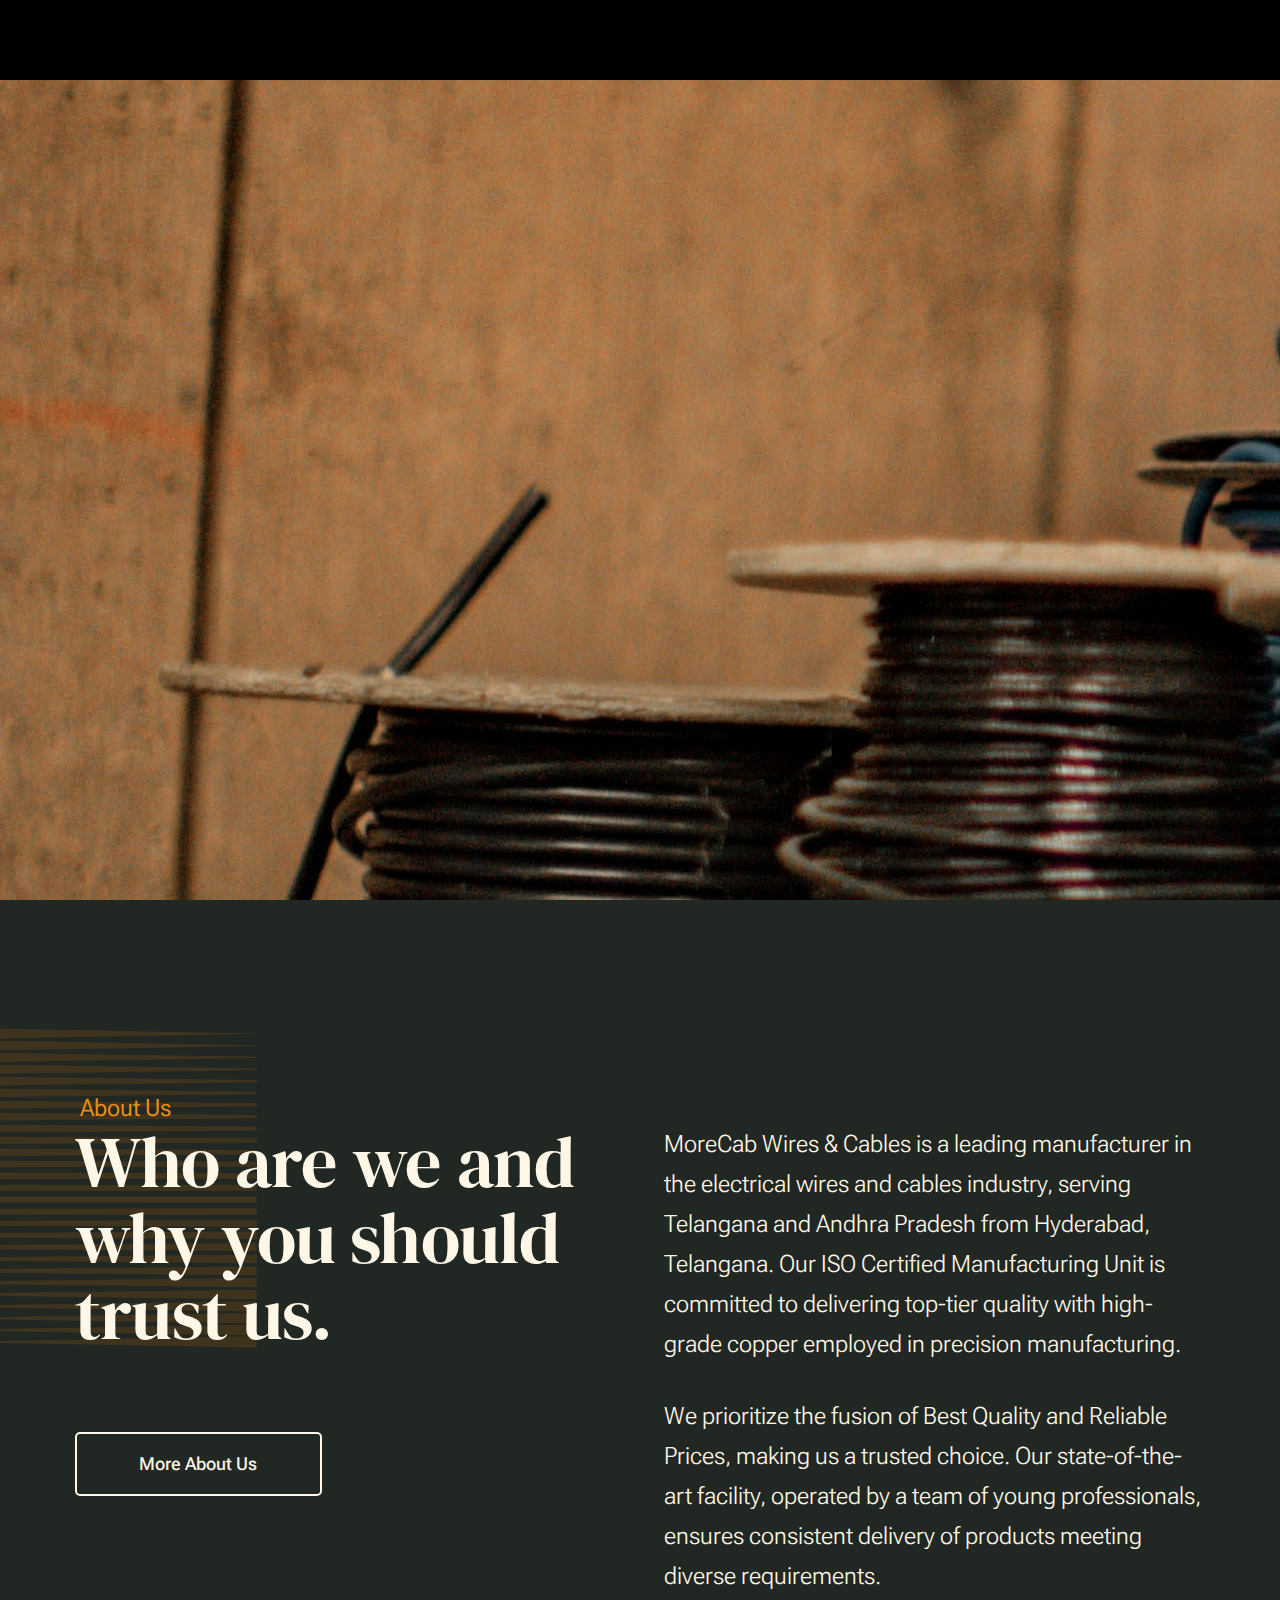
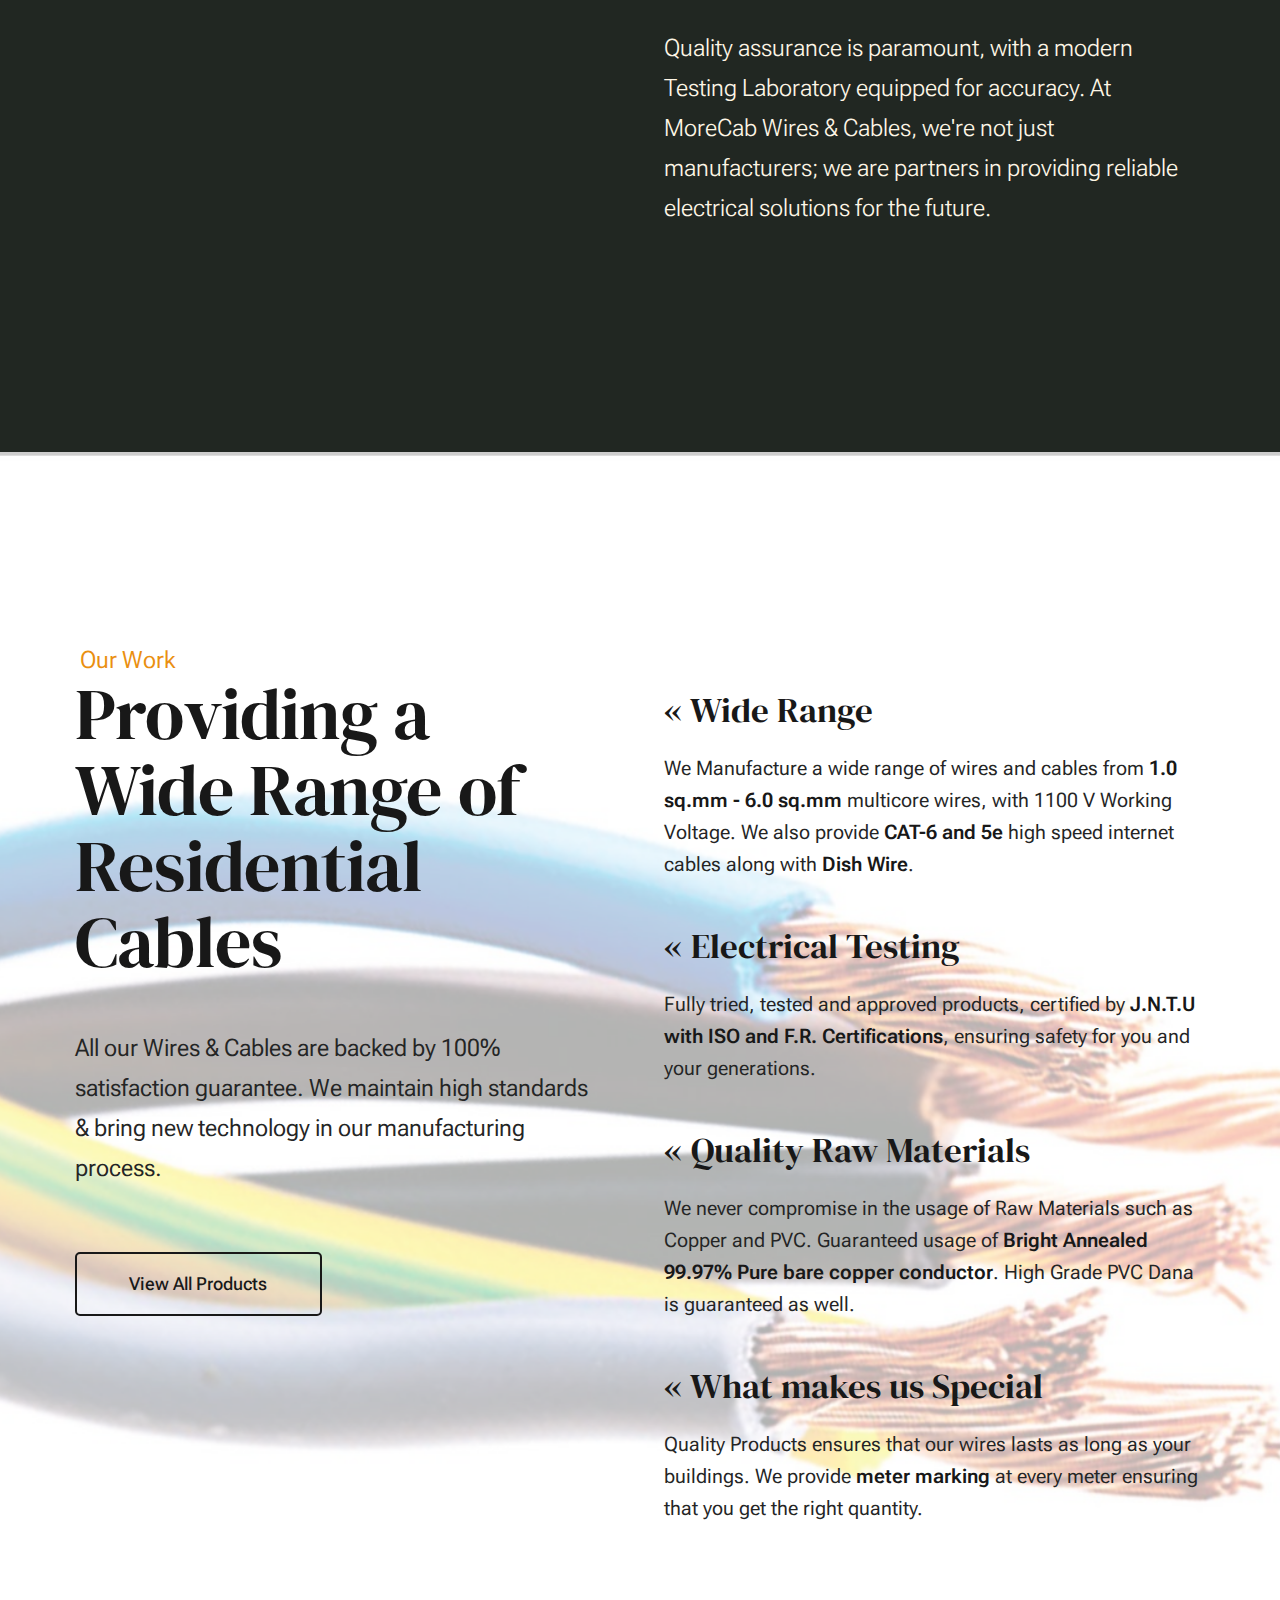
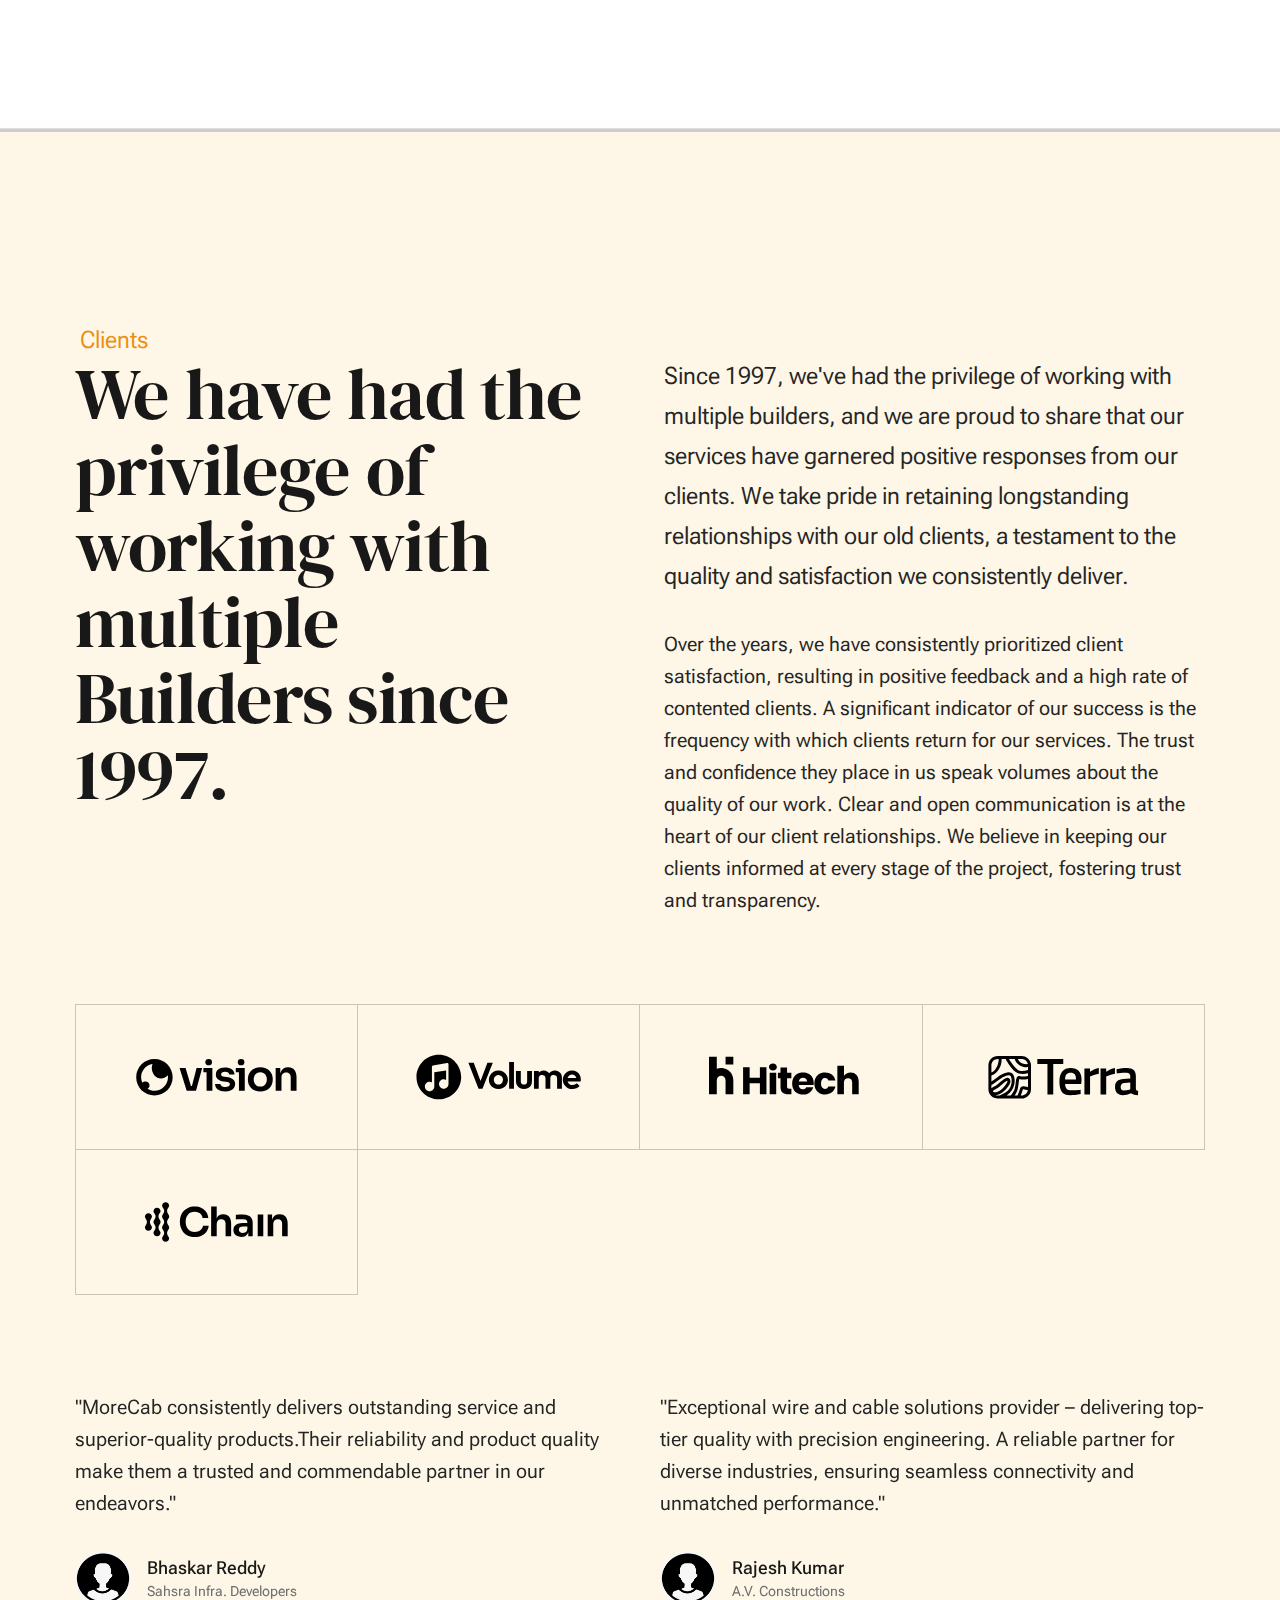
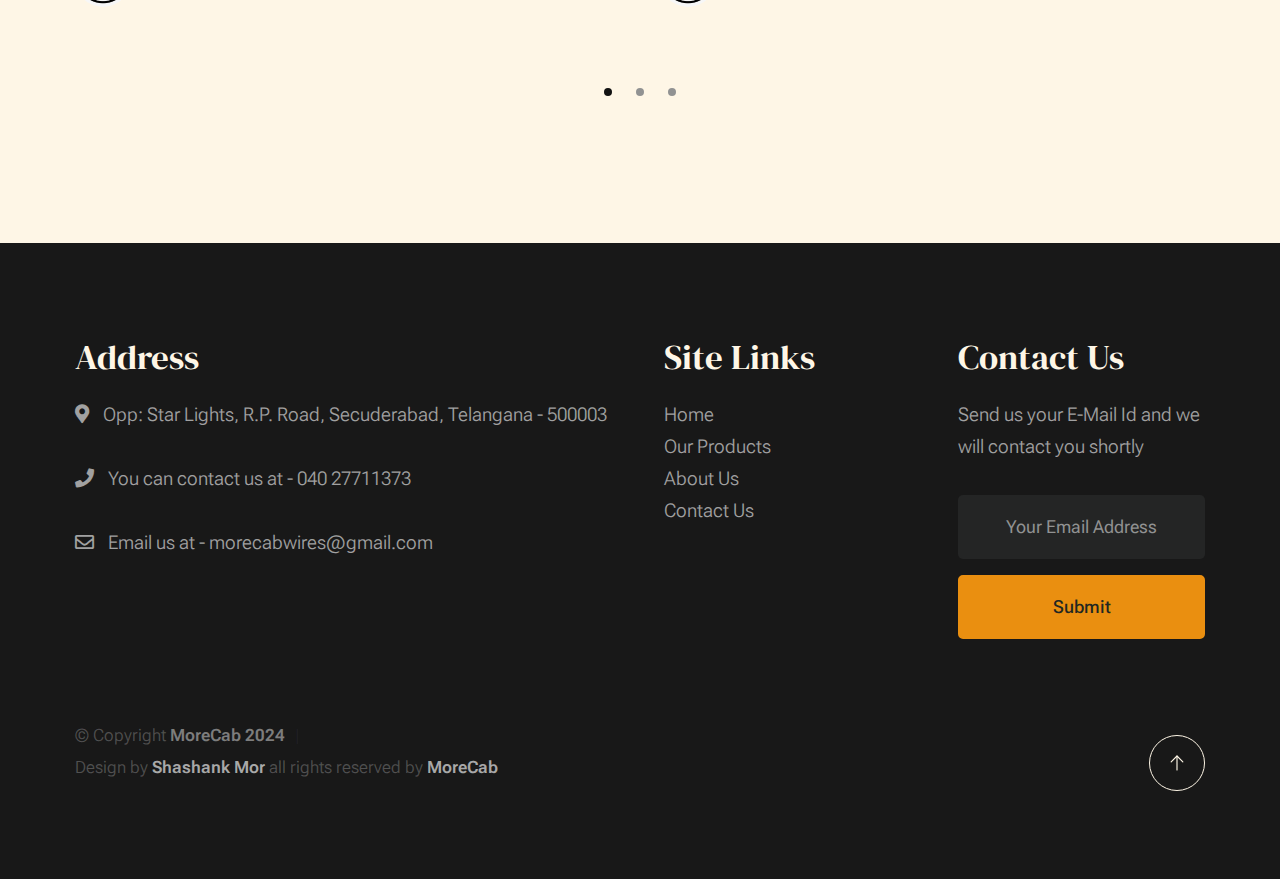
==== commit 8f492990: "Changes" ====
--- a/index.html
+++ b/index.html
@@ -24,7 +24,7 @@
 
     <!-- favicons
     ================================================== -->
-    <link rel="apple-touch-icon" sizes="180x180" href="apple-touch-icon.png">
+    <link rel="apple-touch-icon" sizes="180x180" href="morecablogo.png">
     <link rel="icon" type="image/png" sizes="32x32" href="morecablogo.png">
     <link href="https://cdnjs.cloudflare.com/ajax/libs/font-awesome/5.10.0/css/all.min.css" rel="stylesheet">
     <link href="https://cdn.jsdelivr.net/npm/bootstrap-icons@1.4.1/font/bootstrap-icons.css" rel="stylesheet">
@@ -164,11 +164,6 @@
                             At MoreCab Wires & Cables, we're not just manufacturers; we are partners in providing reliable electrical solutions for the future.
                             </p>
 
-                            <!-- <p class="attention-getter">
-                            Quality assurance is at the core of our operations, and our modern Testing Laboratory is equipped with cutting-edge 
-                            testing equipment, meticulously calibrated to guarantee accuracy. At MoreCab Wires & Cables, we are not just 
-                            manufacturers; we are partners in powering the future with reliable and top-notch electrical solutions.
-                                </p> -->
                         </div> <!-- end s-about__content-main -->
                         <div class="s-about__content-btn grid-section-split__bottom">
                             <a href="about.html" class="btn btn--stroke u-fullwidth">More About Us</a>
@@ -200,10 +195,10 @@
 
                         <div class="s-expertise__content-main grid-section-split__primary">
 
-                            <div class="grid-list-items list-items show-ctr">
+                            <div class="grid-list-items list-items">
                                 <div class="grid-list-items__item list-items__item">
                                     <div class="grid-list-items__title list-items__item-header">
-                                        <h3 class="list-items__item-title">Wide Range</h3>
+                                        <h3 class="list-items__item-title">« Wide Range</h3>
                                     </div>
                                     <div class="grid-list-items__text list-items__item-text">
                                         <p>
@@ -213,7 +208,7 @@
                                 </div> <!-- list-item -->
                                 <div class="grid-list-items__item list-items__item">
                                     <div class="grid-list-items__title list-items__item-header">
-                                        <h3 class="list-items__item-title">Electrical Testing</h3>
+                                        <h3 class="list-items__item-title">« Electrical Testing</h3>
                                     </div>
                                     <div class="grid-list-items__text list-items__item-text">
                                         <p>
@@ -223,7 +218,7 @@
                                 </div> <!-- list-expertise__item -->
                                 <div class="grid-list-items__item list-items__item">
                                     <div class="grid-list-items__title list-items__item-header">
-                                        <h3 class="list-items__item-title">Quality Raw Materials</h3>
+                                        <h3 class="list-items__item-title">« Quality Raw Materials</h3>
                                     </div>
                                     <div class="grid-list-items__text list-items__item-text">
                                         <p>
@@ -233,7 +228,7 @@
                                 </div> <!-- list-expertise__item -->
                                 <div class="grid-list-items__item list-items__item">
                                     <div class="grid-list-items__title list-items__item-header">
-                                        <h3 class="list-items__item-title">What makes us Special</h3>
+                                        <h3 class="list-items__item-title">« What makes us Special</h3>
                                     </div>
                                     <div class="grid-list-items__text list-items__item-text">
                                         <p>
@@ -293,31 +288,6 @@
                     <div class="column xl-12">
                     
                         <div class="clients-list">                            
-                            <!-- <div class="clients-list__item">
-                                <a href="#0">
-                                    <img src="images/clients/flash.svg" alt="">
-                                </a>
-                            </div> -->
-                            <!-- <div class="clients-list__item">
-                                <a href="#0">
-                                    <img src="images/clients/rise.svg" alt="">
-                                </a>
-                            </div> -->
-                            <!-- <div class="clients-list__item">
-                                <a href="#0">
-                                    <img src="images/clients/cactus.svg" alt="">
-                                </a>
-                            </div> -->
-                            <!-- <div class="clients-list__item">
-                                <a href="#0">
-                                    <img src="images/clients/pinpoint.svg" alt="">
-                                </a>
-                            </div> -->
-                            <!-- <div class="clients-list__item">
-                                <a href="#0">
-                                    <img src="images/clients/proline.svg" alt="">
-                                </a>
-                            </div> -->
                             <div class="clients-list__item">
                                 <a href="#0">
                                     <img src="images/clients/vision.svg" alt="">
@@ -415,113 +385,6 @@
 
         </section> <!-- s-content-->
 
-        <!-- # cta
-        ================================================== -->
-        <!-- <section id="cta" class="s-cta">
-
-            <div class="row row-x-center text-center">
-                <div class="column xl-8 lg-12">
-
-                    <div class="s-cta__content">
-                        <h2 class="text-display-title">
-                        Get started with a consultation today.
-                        </h2>
-                        <p class="lead">
-                        Lorem ipsum dolor sit, amet consectetur adipisicing elit. Quis rem, esse doloribus sint eaque at debitis enim vitae minus expedita ratione dignissimos sit nostrum optio sequi. Ipsa at beatae quam.
-                        </p>
-                        <a href="contact.html" class="btn btn--primary">Let's Work Together</a>
-                    </div>
-
-                </div>
-            </div> -->
-
-        <!--</section>--> <!-- end s-cta -->
-
-        <!-- # journal
-        ================================================== -->
-        <!-- <section id="journal" class="s-journal">
-
-            <div class="row s-journal__content width-sixteen-col">
-                <div class="column xl-12 grid-block">
-
-                    <div class="grid-full section-header text-center">
-                        <div class="text-pretitle">Recent Articles</div>                           
-                        <h2 class="text-display-title">
-                        Latest articles from my blog.
-                        </h2>   -->
-                   <!-- </div>--> <!-- end section-header --> 
-
-                    <!-- <div class="grid-full s-journal__content-main grid-list-items">
-
-                        <div class="grid-list-items__item blog-card">
-                            <div class="blog-card__header">
-                                <div class="blog-card__cat-links">
-                                    <a href="https://www.dreamhost.com/r.cgi?287326">Sponsored</a>
-                                </div>
-                                <h3 class="blog-card__title"><a href="https://www.dreamhost.com/r.cgi?287326">Need Web Hosting for Your Websites?</a></h3>
-                            </div>
-                            <div class="blog-card__text">
-                                <p>
-                                Need hosting for your website? We would highly recommend <a href="https://www.dreamhost.com/r.cgi?287326">DreamHost</a>.
-                                Enjoy 100% in-house support, guaranteed performance and uptime, 1-click installs, and a super-intuitive control 
-                                panel to make managing your websites and projects easy. <a href="https://www.dreamhost.com/r.cgi?287326">Sign up</a> now to get started.
-                                </p>
-                            </div>
-                        </div>--> <!-- end blog-card -->
-                        <!-- <div class="grid-list-items__item blog-card">
-                            <div class="blog-card__header">
-                                <div class="blog-card__cat-links">
-                                    <a href="blog.html">Productivity</a>
-                                </div>
-                                <h3 class="blog-card__title"><a href="single.html">5 Marketing Productivity Apps for Your Team</a></h3>
-                            </div>
-                            <div class="blog-card__text">
-                                <p>
-                                Rerum quam quos. Quibusdam quis autem voluptatibus earum vel ex error ea magni. Aut asperiores 
-                                sit mollitia. Rem neque et voluptatem eos quia sed eligendi et. Eaque velit eligendi ut 
-                                magnam. Cumque ducimus laborum doloribus facere maxime vel earum quidem enim suscipit.
-                                </p>
-                            </div> 
-                        </div>--> <!-- end blog-card -->
-                        <!-- <div class="grid-list-items__item blog-card">
-                            <div class="blog-card__header">
-                                <div class="blog-card__cat-links">
-                                    <a href="blog.html">SEO</a>
-                                </div>
-                                <h3 class="blog-card__title"><a href="single.html">7 SEO Factors to Consider for Better Website Ranking</a></h3>
-                            </div>
-                            <div class="blog-card__text">
-                                <p>
-                                Quibusdam quis autem voluptatibus earum vel ex error ea magni. Rerum quam quos. Aut asperiores 
-                                sit mollitia. Rem neque et voluptatem eos quia sed eligendi et. Eaque velit eligendi ut 
-                                magnam. Cumque ducimus laborum doloribus facere maxime vel earum quidem enim suscipit.
-                                </p>
-                            </div>
-                        </div>  --><!-- end blog card -->
-                        <!-- <div class="grid-list-items__item blog-card">
-                            <div class="blog-card__header">
-                                <div class="blog-card__cat-links">
-                                    <a href="blog.html">Productivity</a>
-                                </div>
-                                <h3 class="blog-card__title"><a href="single.html">5 Effective Web Design Principles</a></h3>
-                            </div>
-                            <div class="blog-card__text">
-                                <p>
-                                Lorem ipsum dolor sit amet consectetur, adipisicing elit. Rerum ullam et laborum aperiam. 
-                                Dignissimos quae voluptatibus ullam esse sapiente fugiat, rerum labore cupiditate obcaecati 
-                                dolore necessitatibus id magni rem officia dolor nam sit laudantium. Quo eaque eveniet quibusdam unde. 
-                                </p>
-                            </div>
-                        </div>  --><!-- end blog-card -->
-<!-- 
-                    </div> --> <!-- end grid-list-items -->
-<!-- 
-                </div>  --><!-- end grid-block-->
-            <!--</div>--> <!-- end s-journal__content -->
-
-        <!-- </section> end s-journal -->
-
-
         <!-- # footer 
         ================================================== -->
         <footer class="s-footer">
--- a/css/vendor.css
+++ b/css/vendor.css
@@ -1,24 +1,3 @@
-/* ===================================================================
- * Monica Third-party Stylesheets
- * Template Ver. 1.0.0
- * 12-13-2022
- * -------------------------------------------------------------------
- *
- * TOC:
- * # PrismJS
- * # Swiper
- *
- * ------------------------------------------------------------------- */
-
-
-/* ===================================================================
- * # PrismJS 1.20.0
- *   https://prismjs.com/download.html#themes=prism-okaidia&languages=markup+css+clike+javascript+markup-templating+php 
- *   
- *   okaidia theme for JavaScript, CSS and HTML
- *   Loosely based on Monokai textmate theme by http://www.monokai.nl/
- *   @author ocodia
- * ------------------------------------------------------------------- */
 code[class*=language-],
 pre[class*=language-] {
   color          : #f8f8f2;
--- a/css/styles.css
+++ b/css/styles.css
@@ -1,8 +1,7 @@
 @charset "UTF-8";
 /* =================================================================== 
- * Monica Main Stylesheet
- * Template Ver. 1.0.0
- * 12-13-2022
+ * MoreCab Main Stylesheet
+ * 17-02-2024
  * ------------------------------------------------------------------
  *
  * TOC:
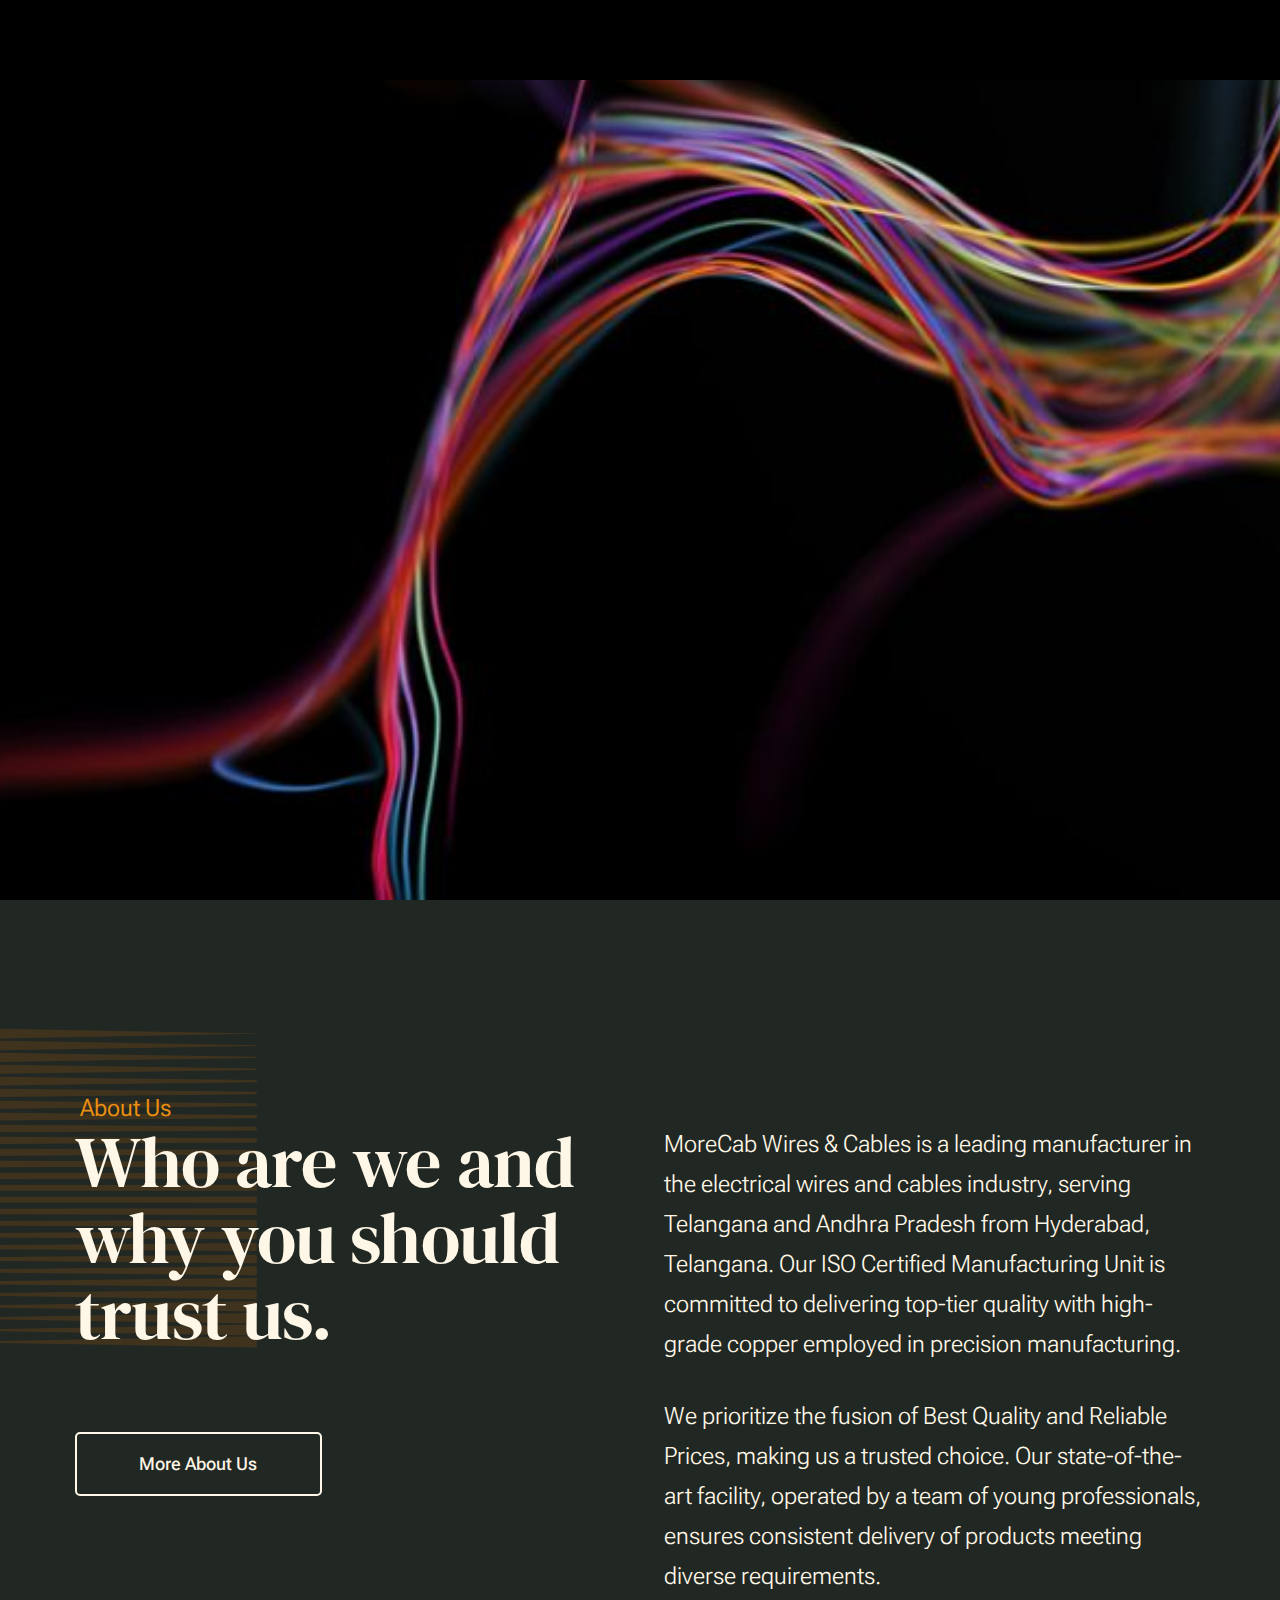
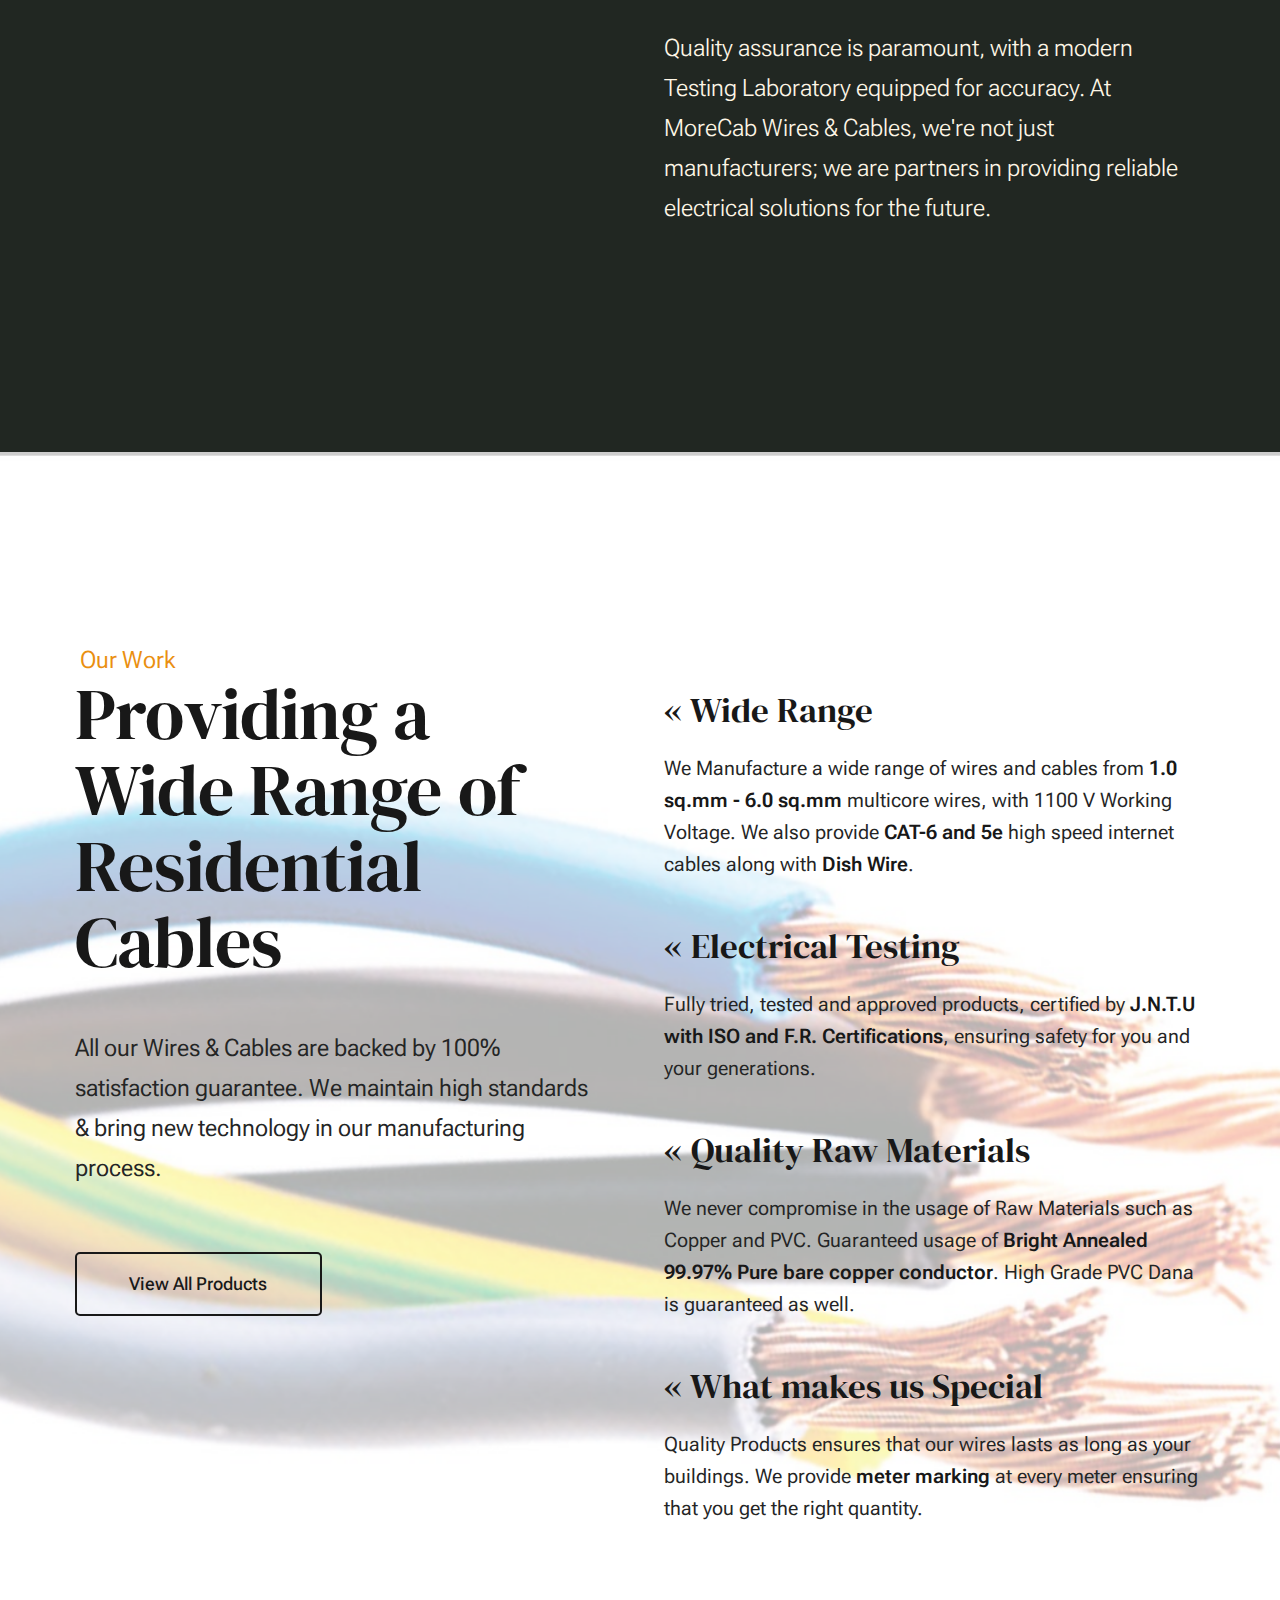
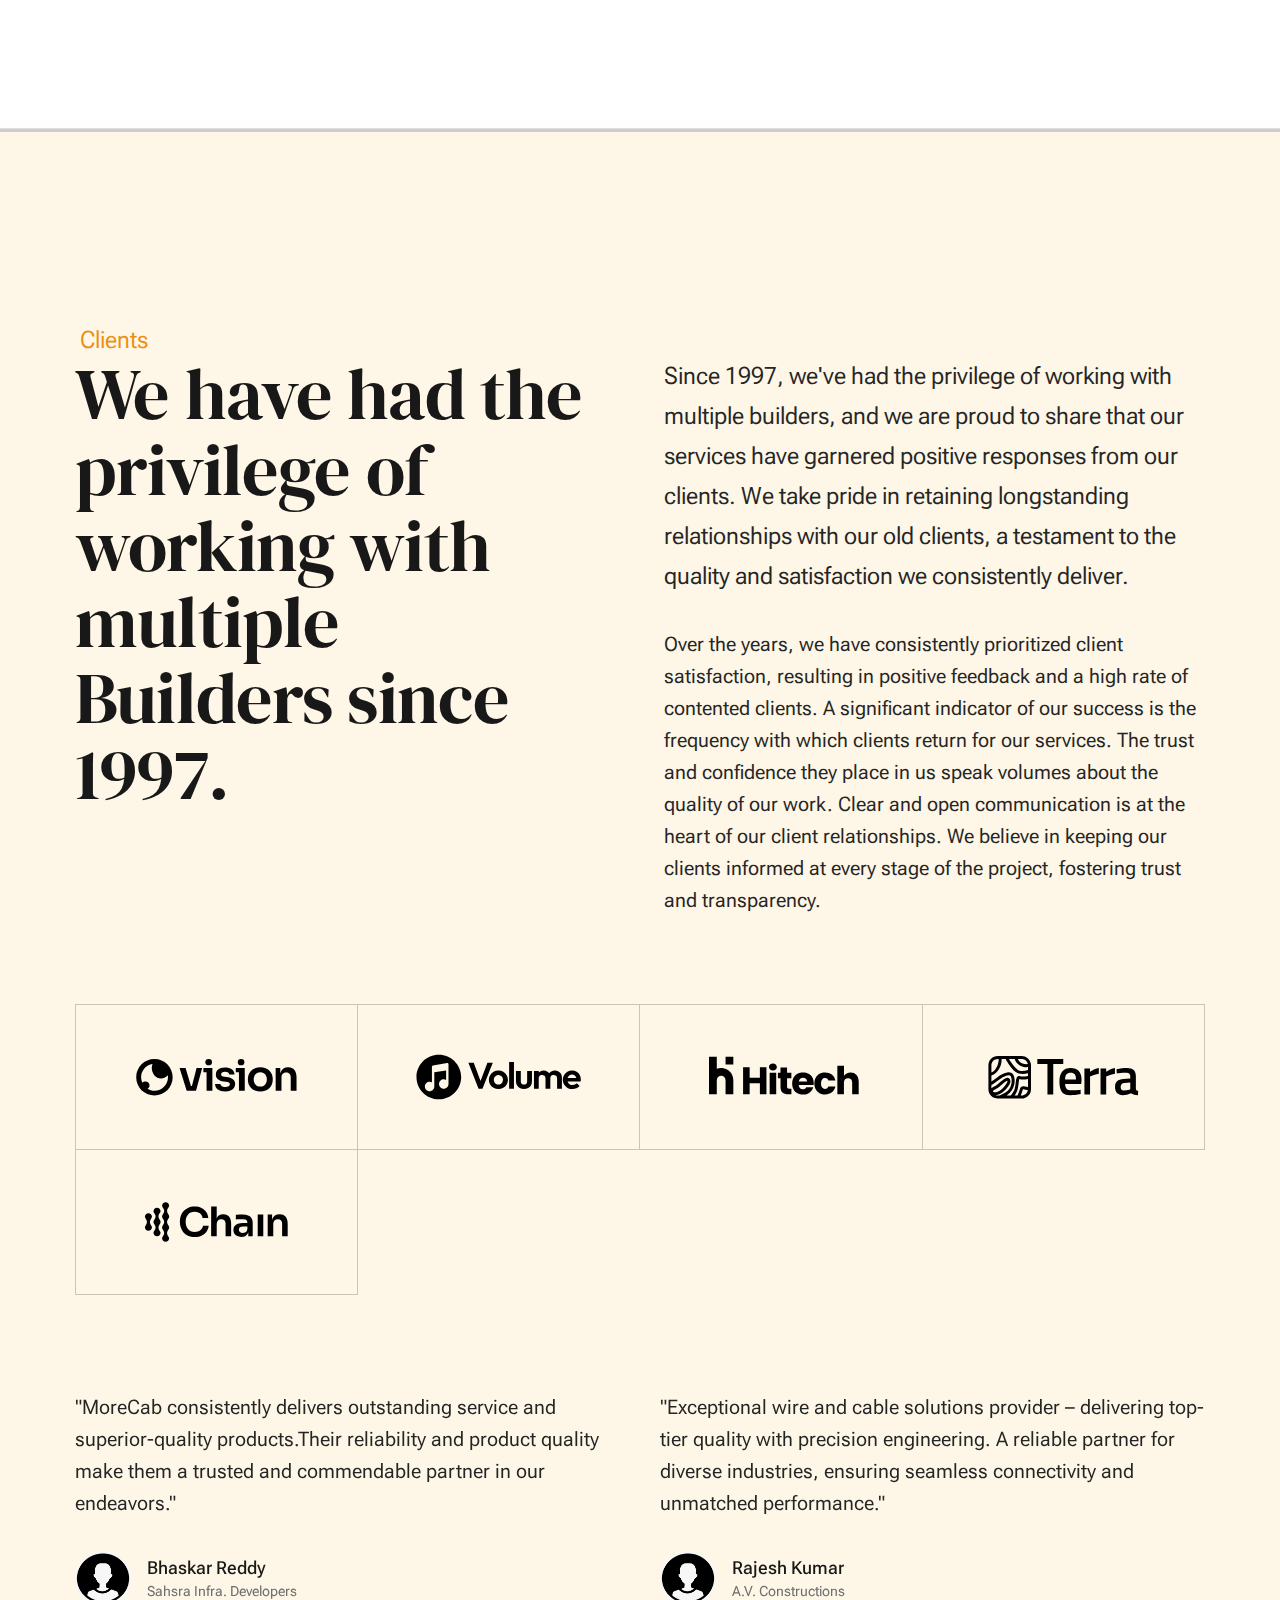
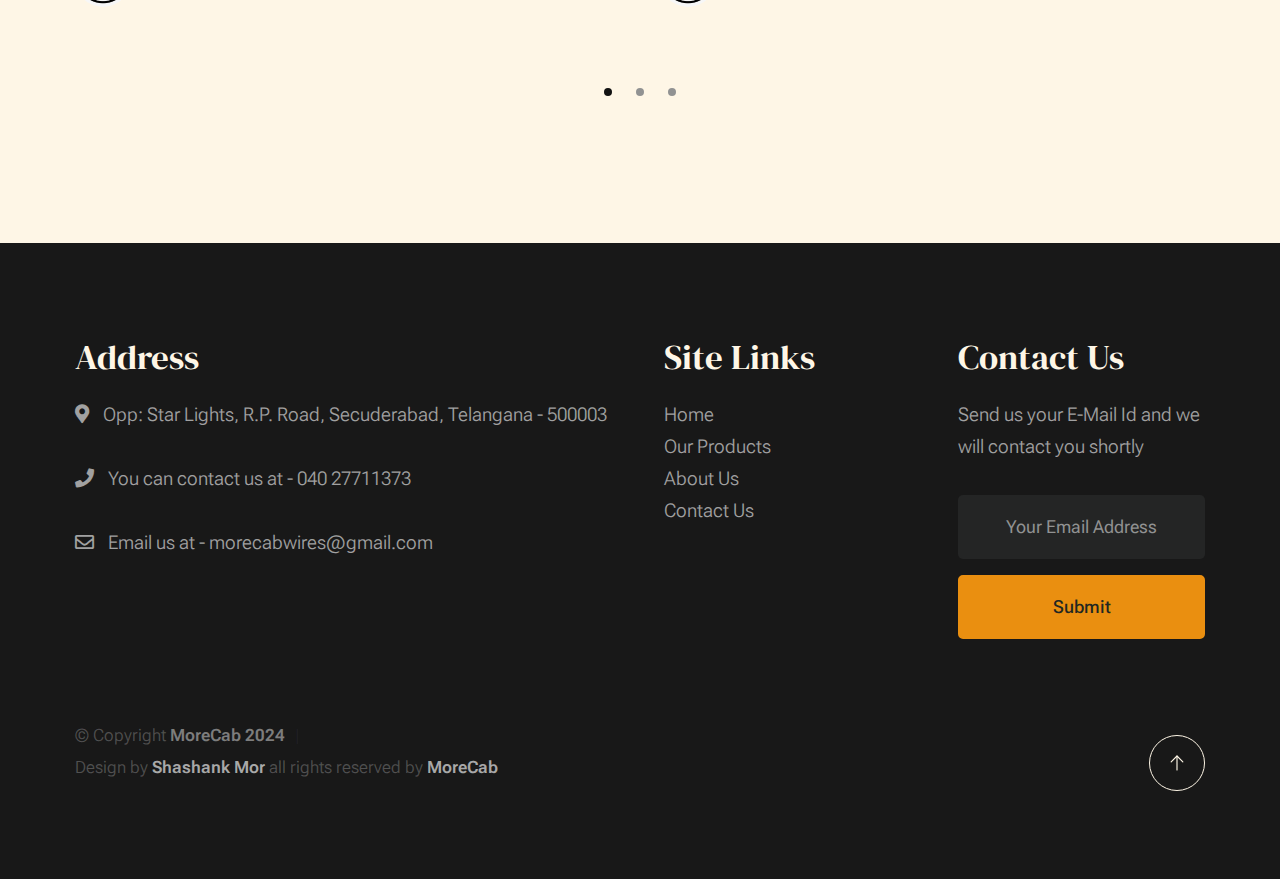
==== commit df8e462e: "newer changes" ====
--- a/index.html
+++ b/index.html
@@ -90,7 +90,7 @@
 
             <!-- intro
             ----------------------------------------------- -->
-            <section id="intro" class="s-intro" style="background-image: url('wireManufacture.jpeg'); background-position: 10%;">
+            <section id="intro" class="s-intro" style="background-image: url('backIndex.jpg'); background-position: 10%; background-size: cover;">
 
                 <div class="row s-intro__content width-sixteen-col">
 
@@ -107,7 +107,7 @@
 
                         <div class="s-intro__content-media"> 
                             <div class="s-intro__content-media-inner">                               
-                                <img src="wireManufacture.jpeg" srcset="wireManufacture.jpeg 1x, wireManufacture.jpeg 2x" alt="">
+                                <img src="wire32.jpg" srcset="wire32.jpg 1x, wire32.jpg 2x" alt="">
                                 <div class="lines">                               
                                     <span></span>                                  
                                 </div>
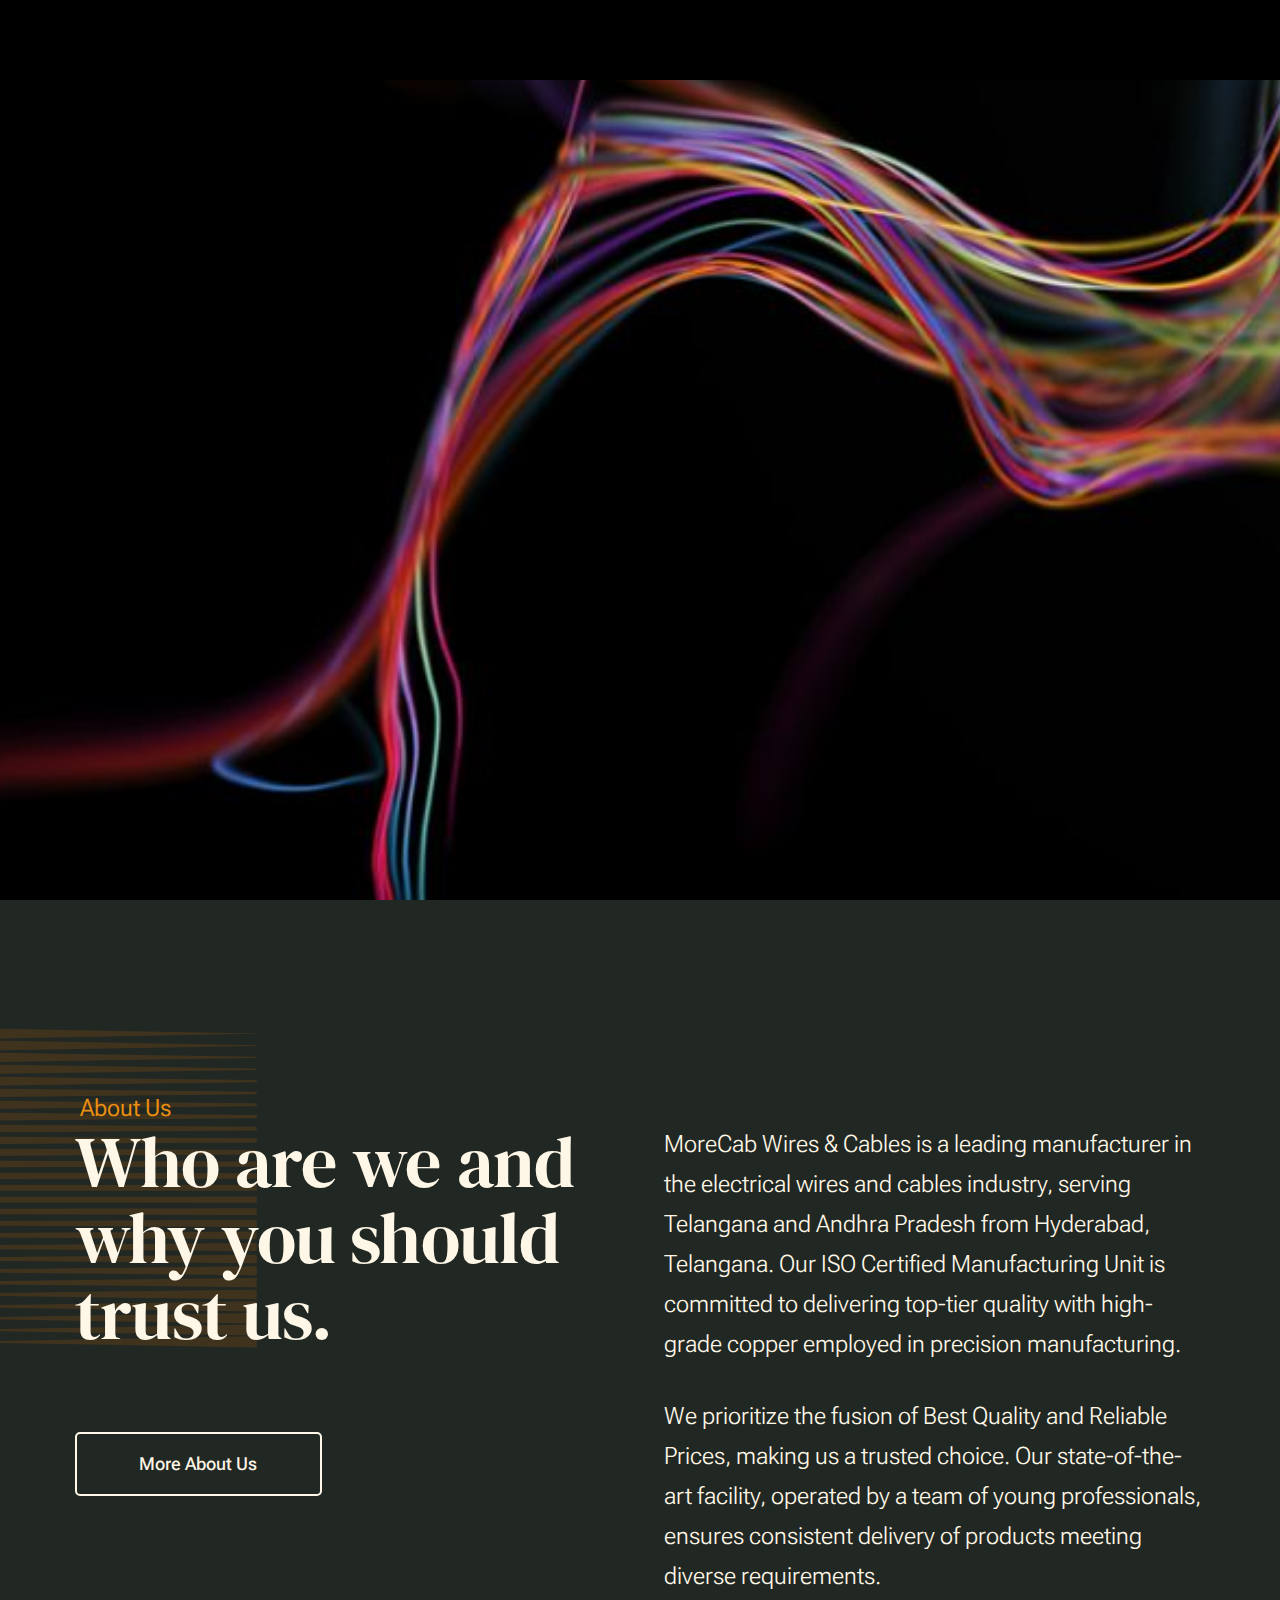
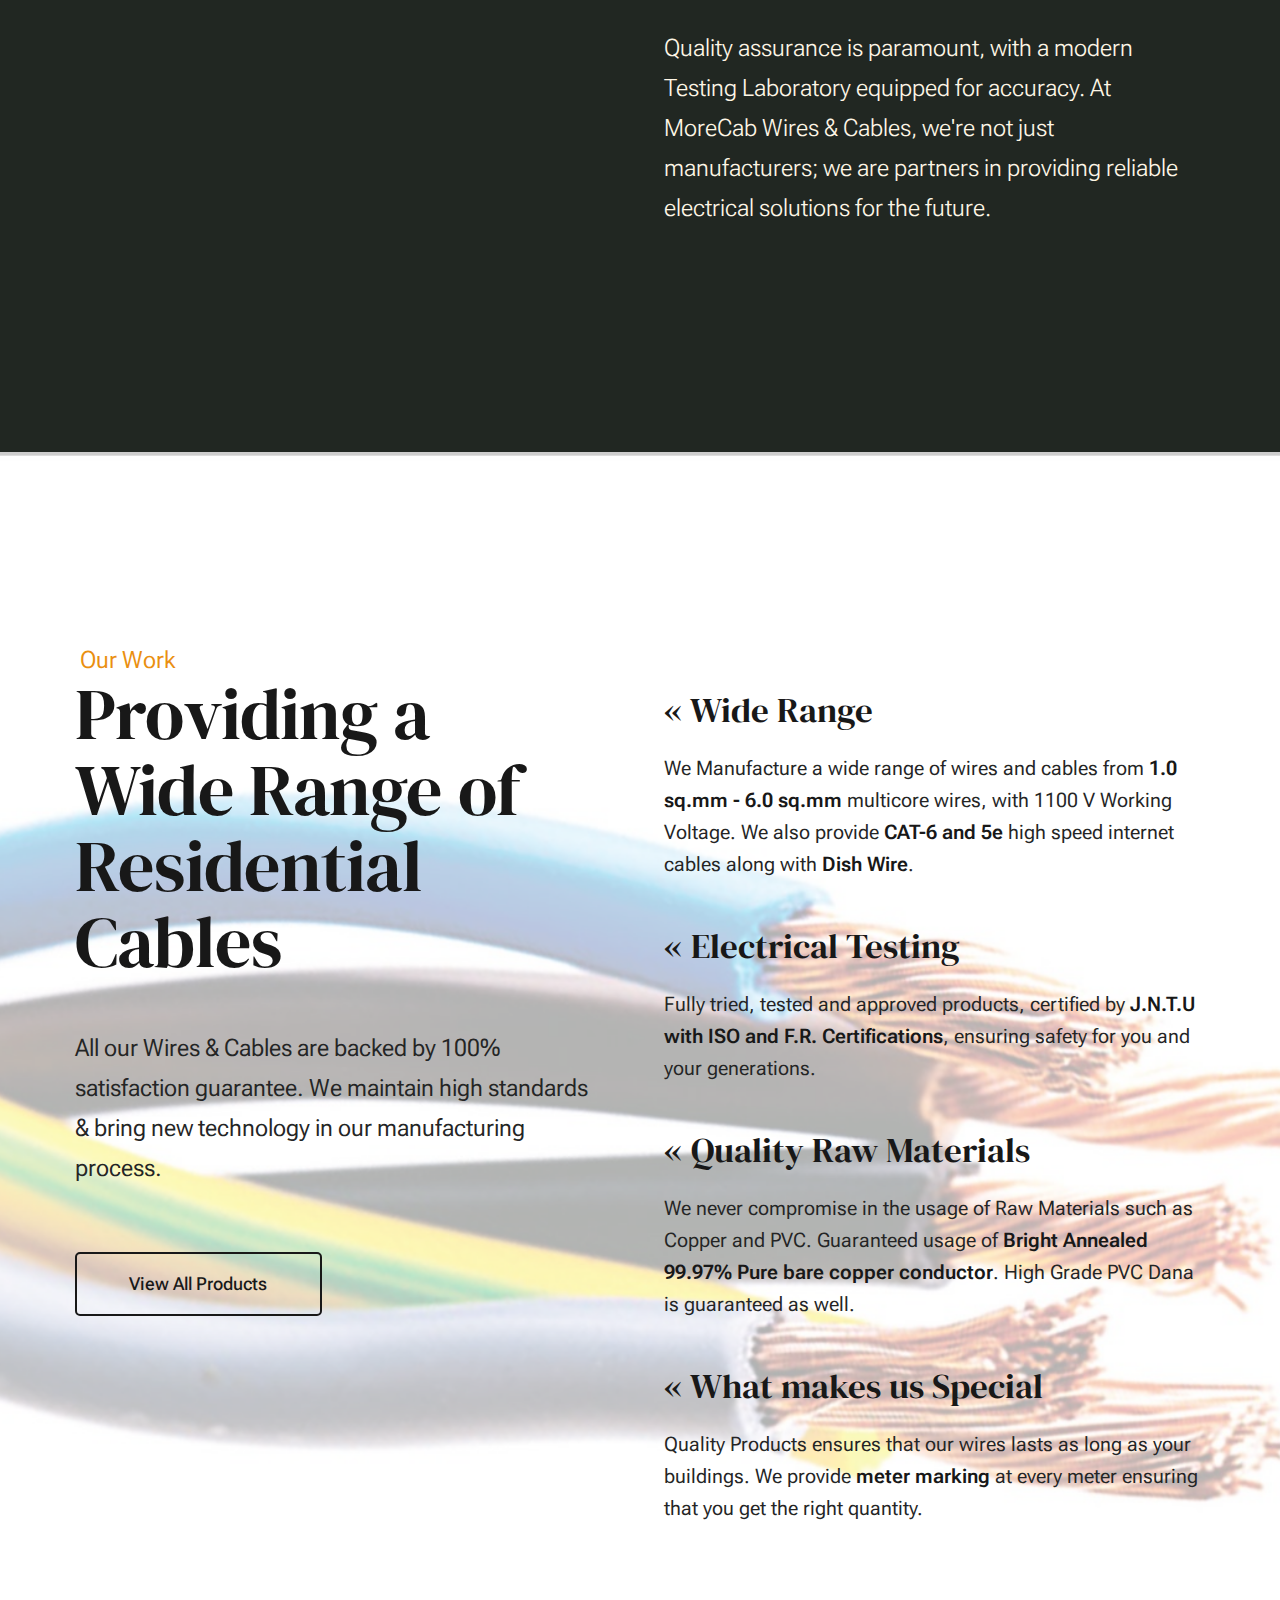
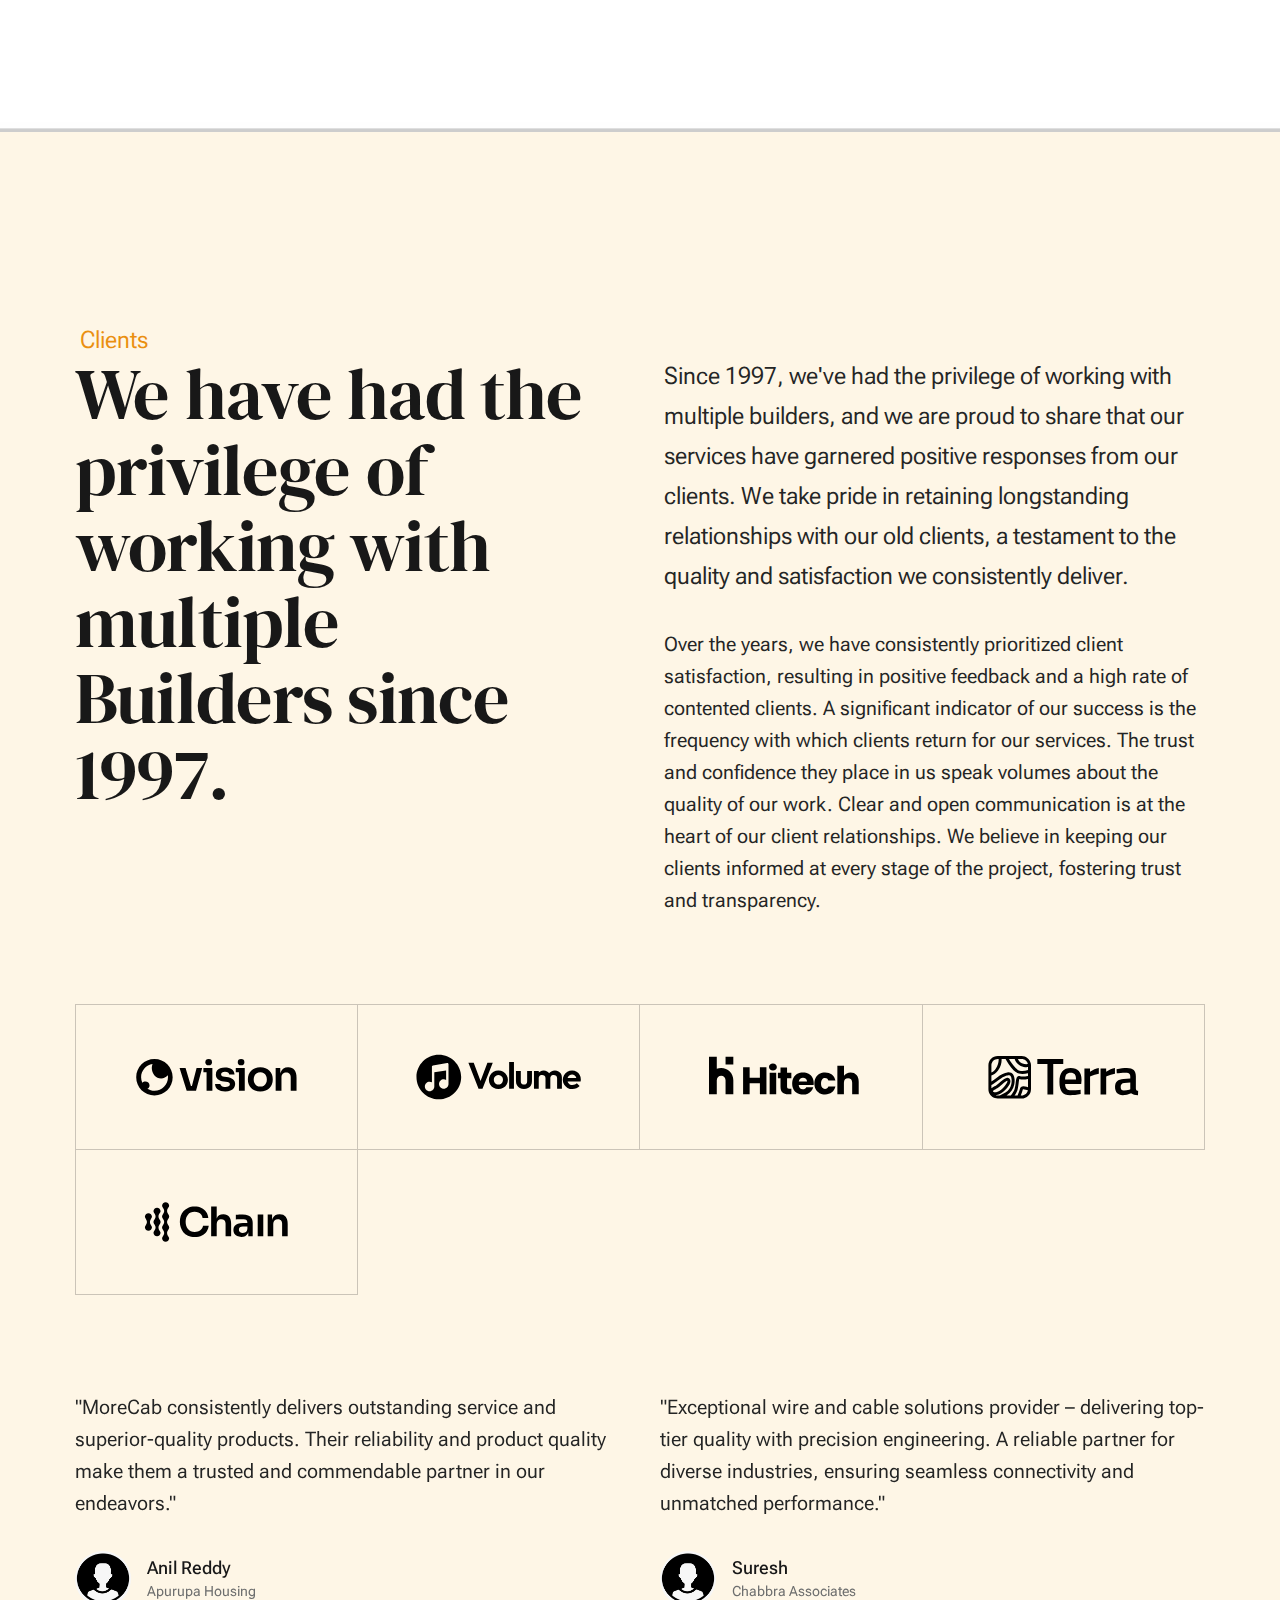
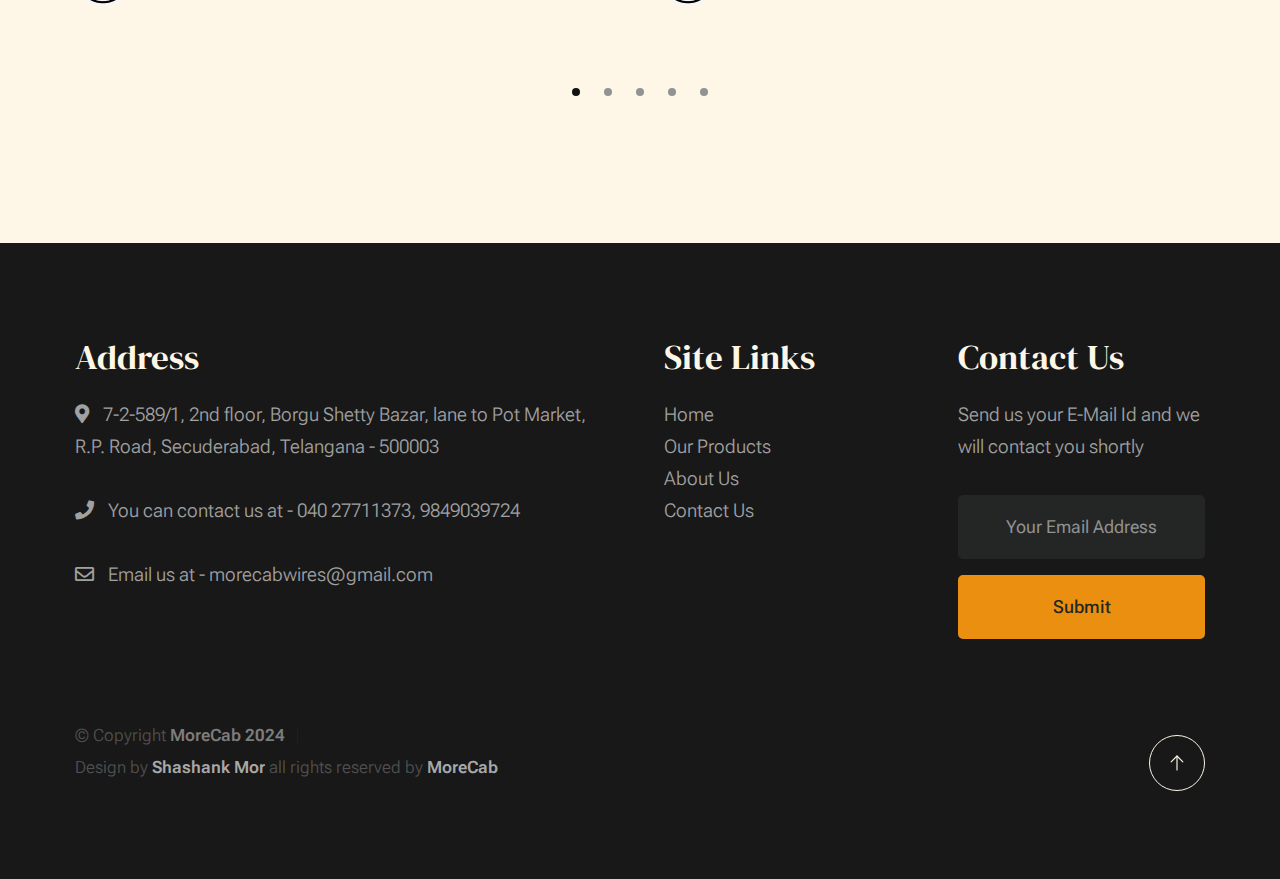
==== commit 48a81ee7: "more chanegs" ====
--- a/index.html
+++ b/index.html
@@ -325,13 +325,13 @@
                             <div class="swiper-wrapper">
                                 <div class="testimonials__slide swiper-slide">
                                     <p>
-                                    "MoreCab consistently delivers outstanding service and superior-quality products.Their reliability and product quality make them a trusted and commendable partner in our endeavors."
-                                    </p>
-                                    <div class="testimonials__author">
-                                        <img src="person2.png" alt="Author image" class="testimonials__avatar">
-                                        <cite class="testimonials__cite">
-                                            <strong>Bhaskar Reddy</strong>
-                                            <span>Sahsra Infra. Developers</span>
+                                    "MoreCab consistently delivers outstanding service and superior-quality products. Their reliability and product quality make them a trusted and commendable partner in our endeavors."
+                                    </p>
+                                    <div class="testimonials__author">
+                                        <img src="person2.png" alt="Author image" class="testimonials__avatar">
+                                        <cite class="testimonials__cite">
+                                            <strong>Anil Reddy</strong>
+                                            <span>Apurupa Housing</span>
                                         </cite>
                                     </div>
                                 </div>
@@ -342,20 +342,20 @@
                                     <div class="testimonials__author">
                                         <img src="person2.png" alt="Author image" class="testimonials__avatar">
                                         <cite class="testimonials__cite">
-                                            <strong>Rajesh Kumar</strong>
-                                            <span>A.V. Constructions</span>
+                                            <strong>Suresh</strong>
+                                            <span>Chabbra Associates</span>
                                         </cite>
                                     </div>
                                 </div>
                                 <div class="testimonials__slide swiper-slide">
                                     <p>
-                                        "Great People to work with and deal with, have had no issues. Product Quality is exceptional and very realiable. Wide Range of product availability and timely service has given me the perfect experience.
-                                    </p>
-                                    <div class="testimonials__author">
-                                        <img src="person2.png" alt="Author image" class="testimonials__avatar">
-                                        <cite class="testimonials__cite">
-                                            <strong>Venkat Sai</strong>
-                                            <span>Gokul Plots</span>
+                                        "Great People to work with and deal with, have had no issues. Product Quality is exceptional and very realiable. Wide Range of product availability and timely service has given me the perfect experience."
+                                    </p>
+                                    <div class="testimonials__author">
+                                        <img src="person2.png" alt="Author image" class="testimonials__avatar">
+                                        <cite class="testimonials__cite">
+                                            <strong>Ashwin</strong>
+                                            <span>Dhruva Infra</span>
                                         </cite>
                                     </div>
                                 </div>
@@ -366,8 +366,32 @@
                                     <div class="testimonials__author">
                                         <img src="person2.png" alt="Author image" class="testimonials__avatar">
                                         <cite class="testimonials__cite">
-                                            <strong>Ramesh Reddy</strong>
-                                            <span>A.N.R. Developers</span>
+                                            <strong>Ajay Kumar</strong>
+                                            <span>A.K. Builders & Developers</span>
+                                        </cite>
+                                    </div>
+                                </div> 
+                                <div class="testimonials__slide swiper-slide">
+                                    <p>
+                                        "Very good quality. Extremenly satisfied with their wires. Have been using since 25 years."
+                                    </p>
+                                    <div class="testimonials__author">
+                                        <img src="person2.png" alt="Author image" class="testimonials__avatar">
+                                        <cite class="testimonials__cite">
+                                            <strong>Sham kodali</strong>
+                                            <span>Kodali Constructions</span>
+                                        </cite>
+                                    </div>
+                                </div> 
+                                <div class="testimonials__slide swiper-slide">
+                                    <p>
+                                        "We have used Morecab wires in our prestigious projects and they have given us excellent quality along with excellent service"
+                                    </p>
+                                    <div class="testimonials__author">
+                                        <img src="person2.png" alt="Author image" class="testimonials__avatar">
+                                        <cite class="testimonials__cite">
+                                            <strong>Md Amer</strong>
+                                            <span>Moghal Constructions</span>
                                         </cite>
                                     </div>
                                 </div> 
@@ -391,8 +415,8 @@
             <div class="row s-footer__content">
                 <div class="column xl-6 lg-6 md-12 s-footer__block s-footer__about">                    
                     <h3>Address</h3>
-                    <p><i class="fas fa-map-marker-alt" style="padding-right: 10px;"></i> Opp: Star Lights, R.P. Road, Secuderabad, Telangana - 500003</p>
-                    <p><i class="fas fa-phone" style="padding-right: 10px;"></i> You can contact us at - 040 27711373 </p>
+                    <p><i class="fas fa-map-marker-alt" style="padding-right: 10px;"></i> 7-2-589/1, 2nd floor, Borgu Shetty Bazar, lane to Pot Market,  R.P. Road, Secuderabad, Telangana - 500003</p>
+                    <p><i class="fas fa-phone" style="padding-right: 10px;"></i> You can contact us at - 040 27711373, 9849039724 </p>
                     <p><i class="far fa-envelope" style="padding-right: 10px;"></i> Email us at - morecabwires@gmail.com</p>               
                 </div>                
                 <div class="column xl-3 lg-6 md-12 s-footer__block s-footer__site-links">
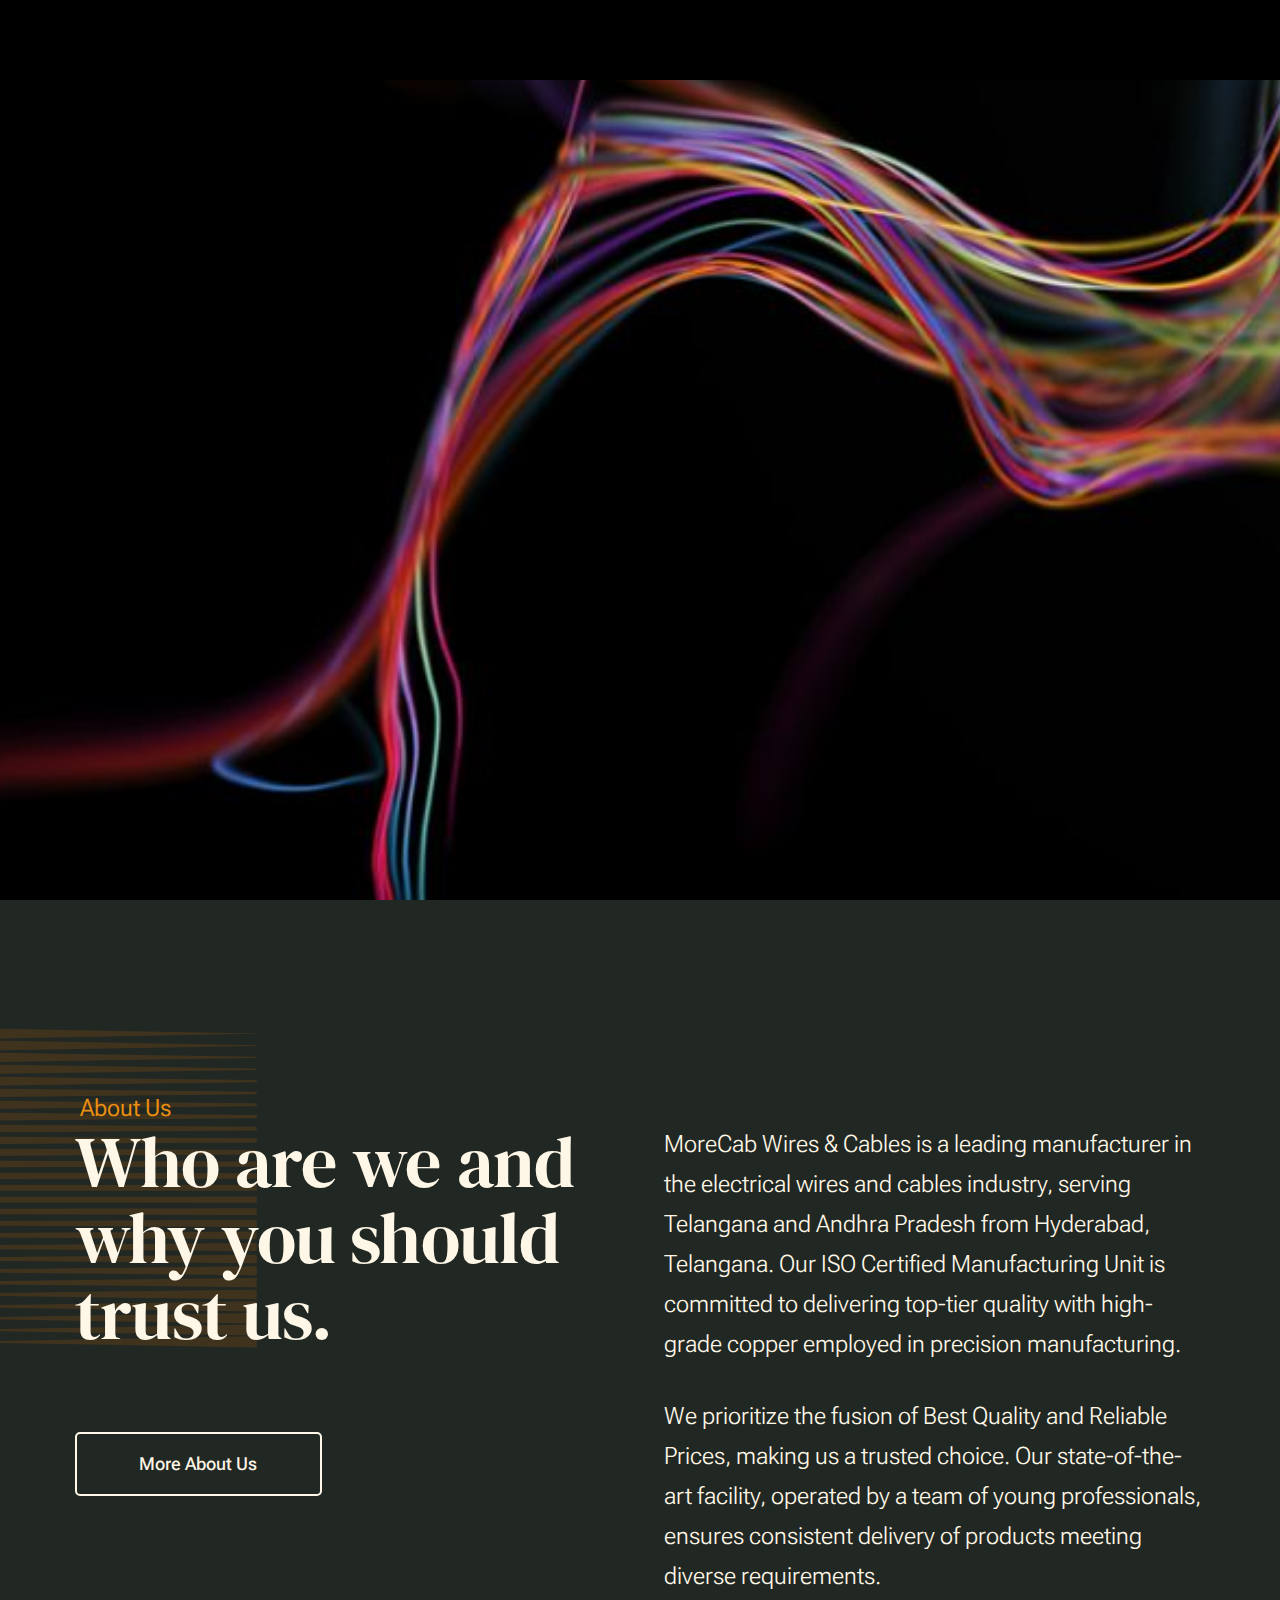
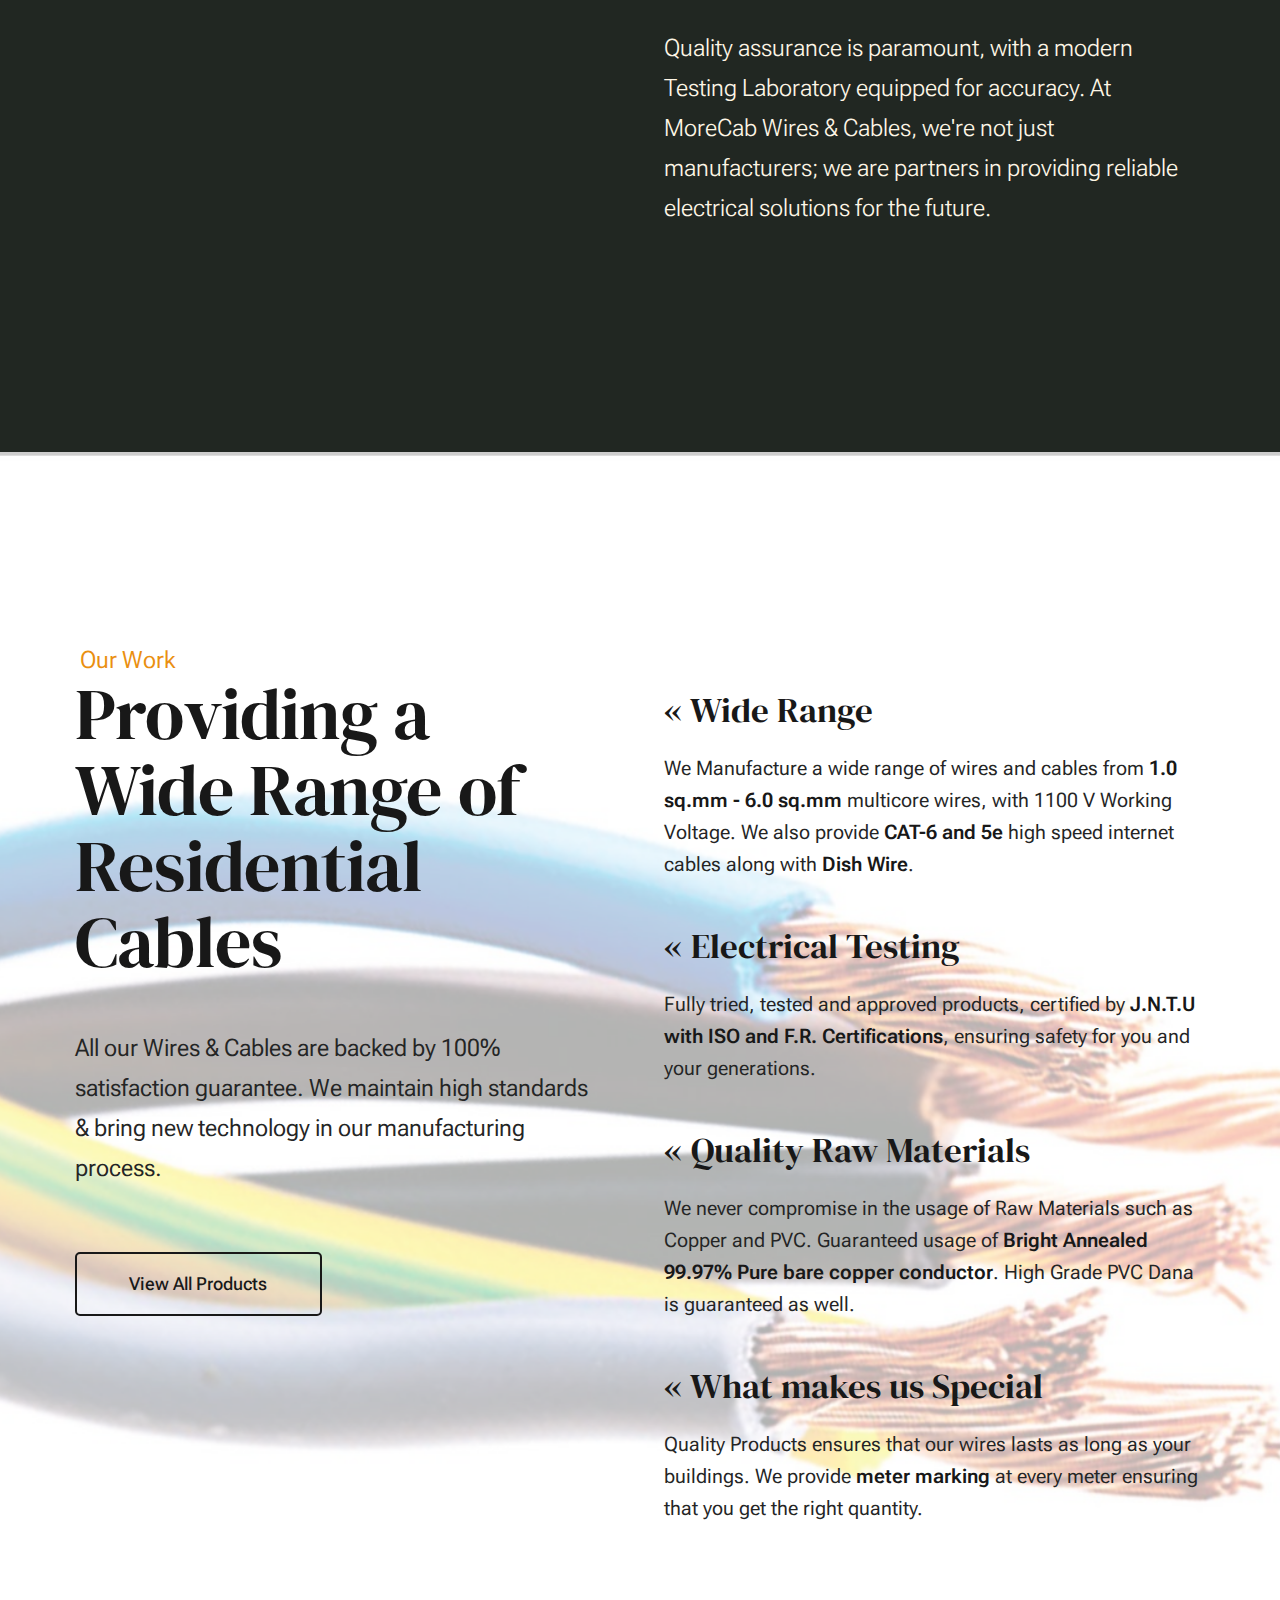
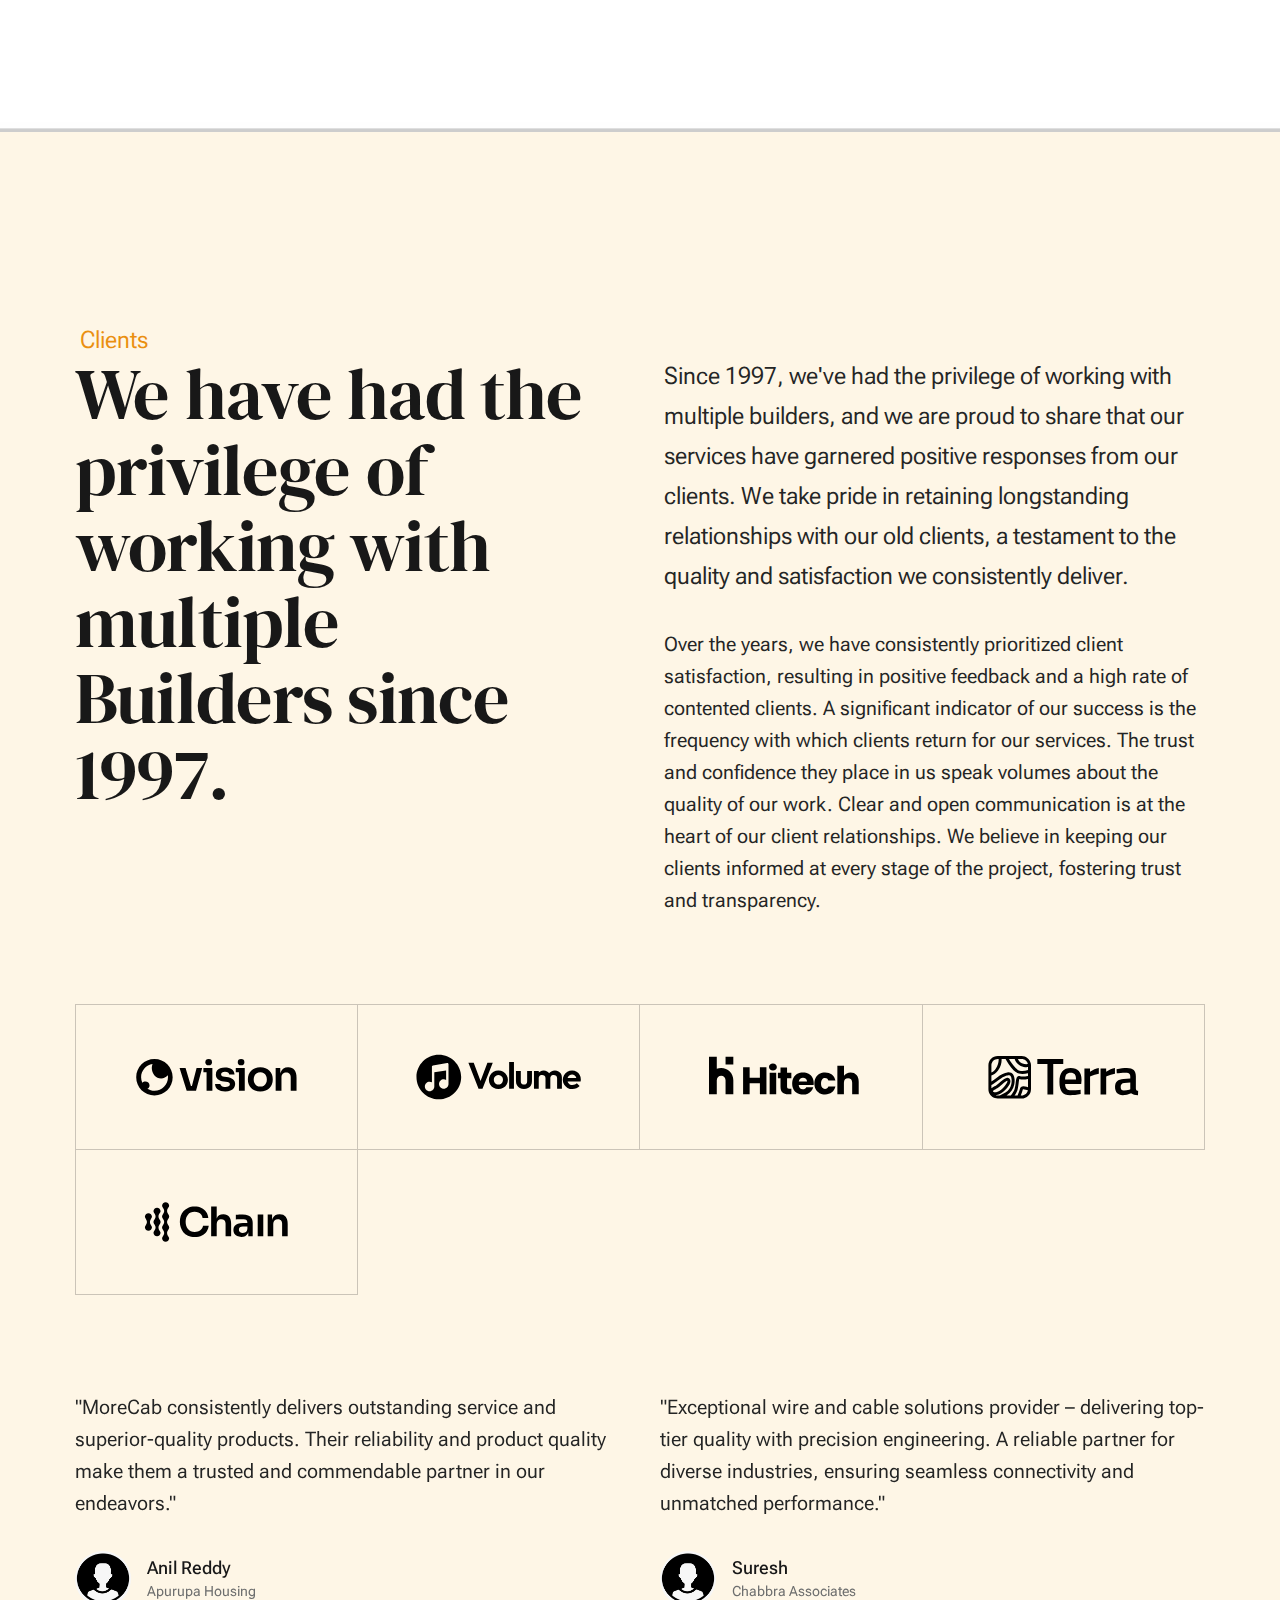
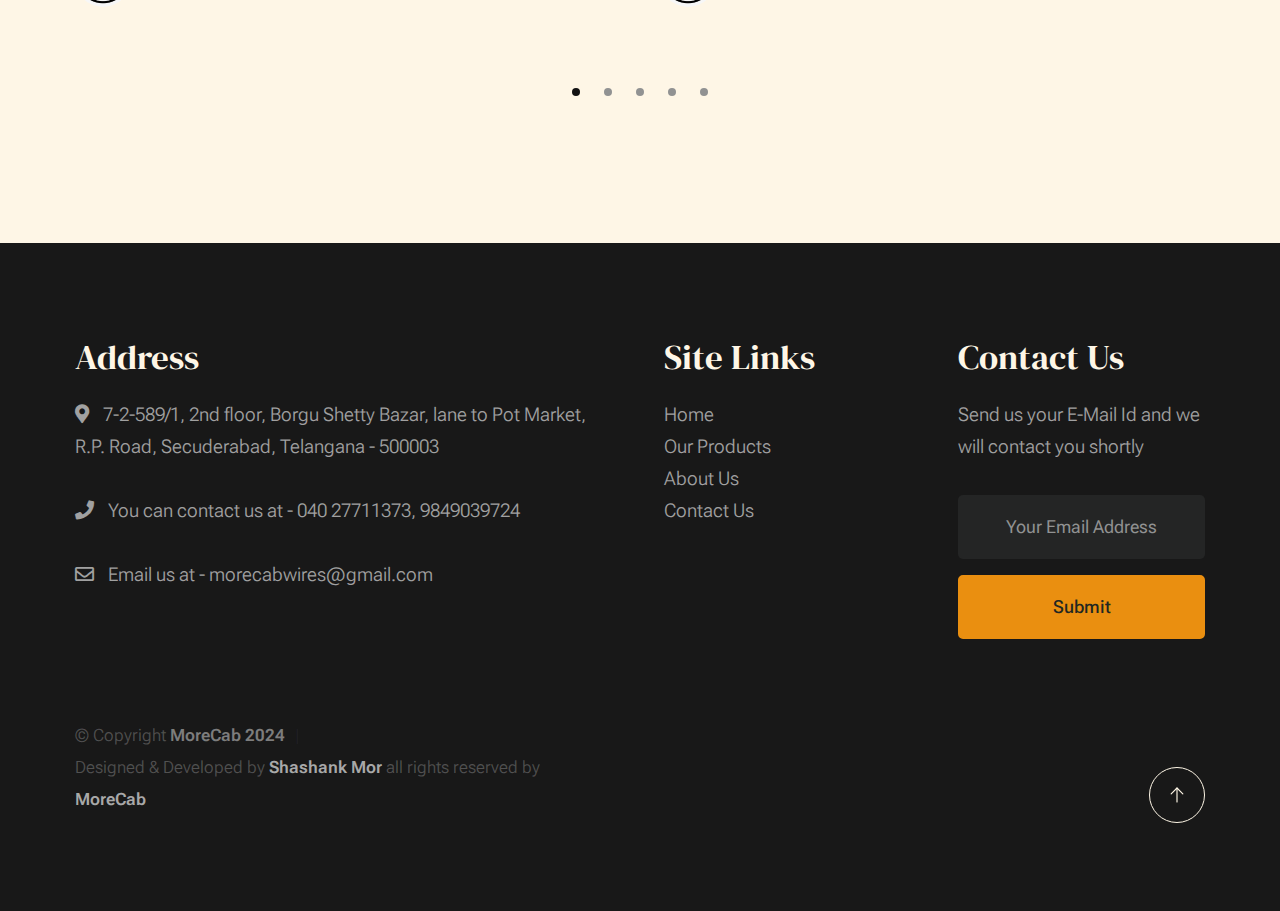
==== commit e3e67530: "changes" ====
--- a/index.html
+++ b/index.html
@@ -452,7 +452,7 @@
                 <div class="column xl-6 lg-12">
                     <p class="ss-copyright">
                         <span>© Copyright <b style="color: rgba(255, 255, 255, 0.438);">MoreCab 2024</b></span> 
-                        <span>Design by <b style="color: rgba(255, 255, 255, 0.641);">Shashank Mor</b> all rights reserved by <b style="color: rgba(255, 255, 255, 0.641);">MoreCab</b></span>
+                        <span>Designed & Developed by <b style="color: rgba(255, 255, 255, 0.641);">Shashank Mor</b> all rights reserved by <b style="color: rgba(255, 255, 255, 0.641);">MoreCab</b></span>
                     </p>
                 </div>
 
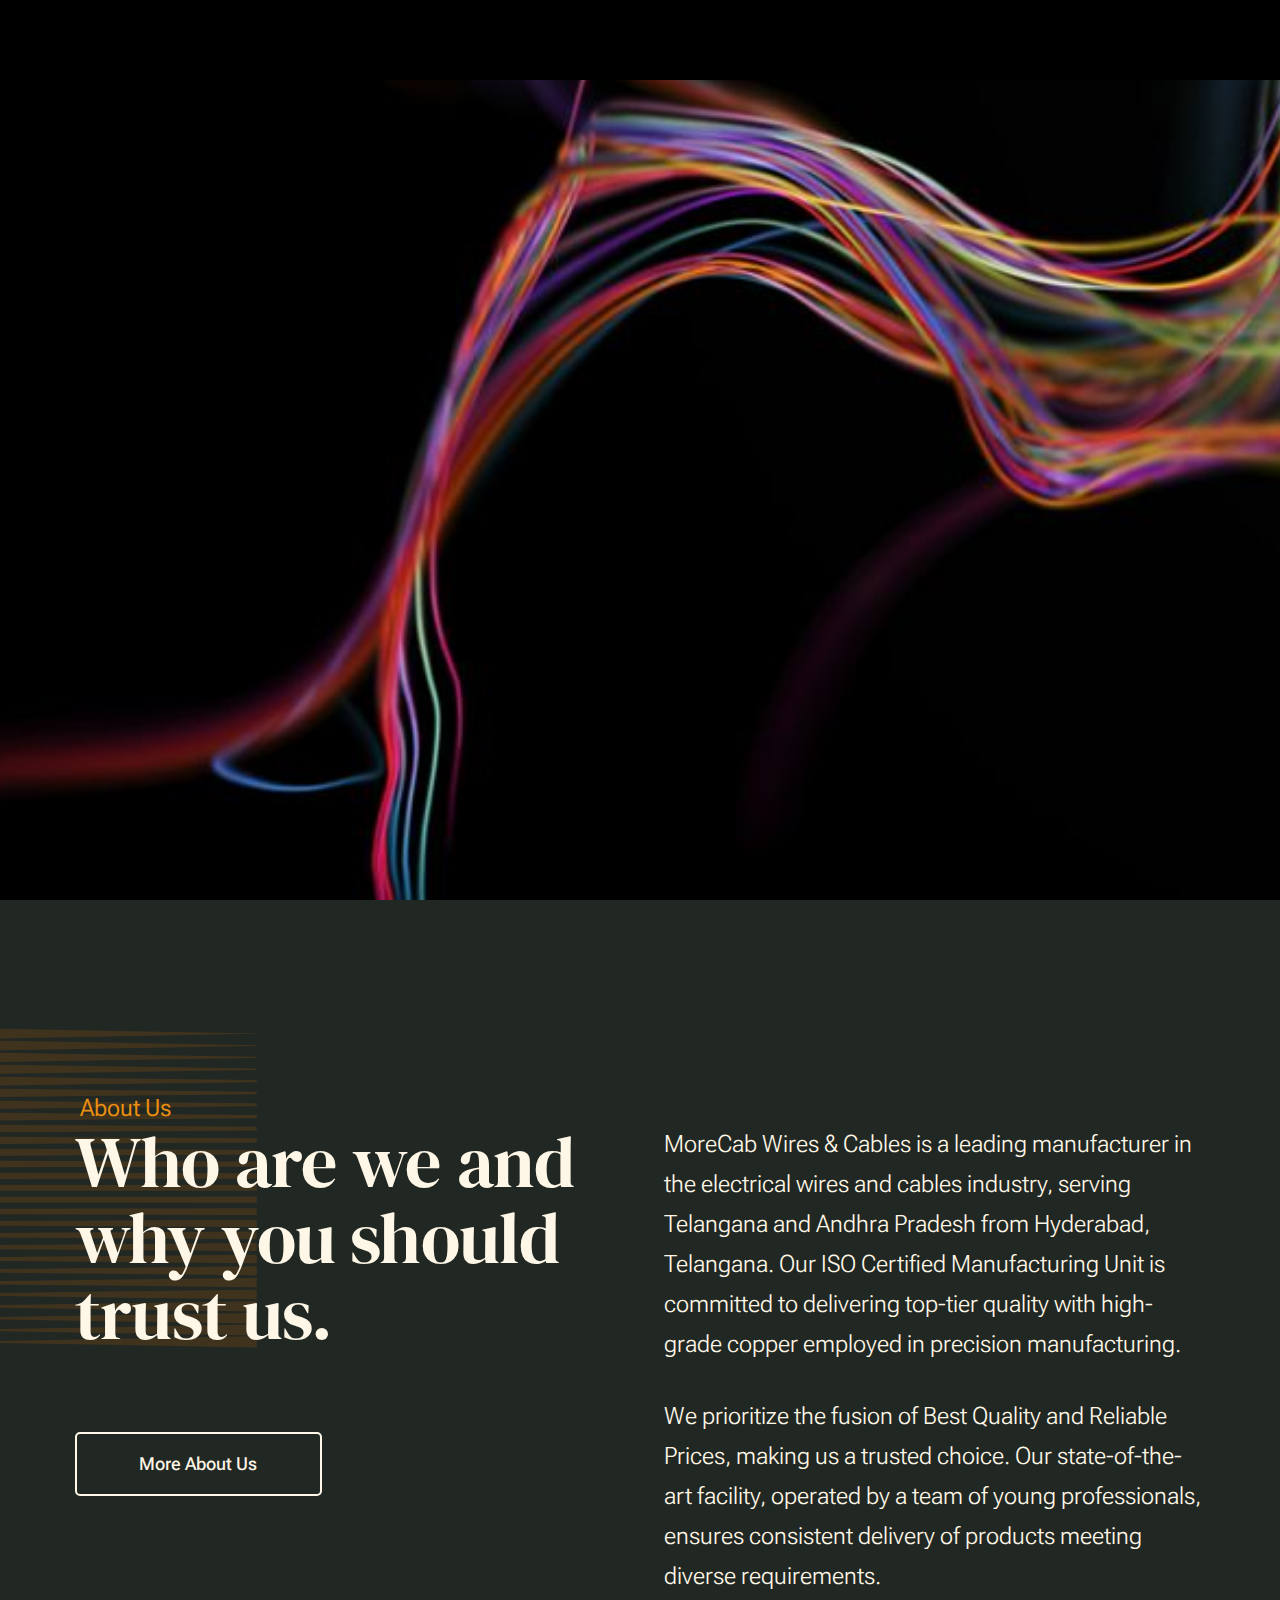
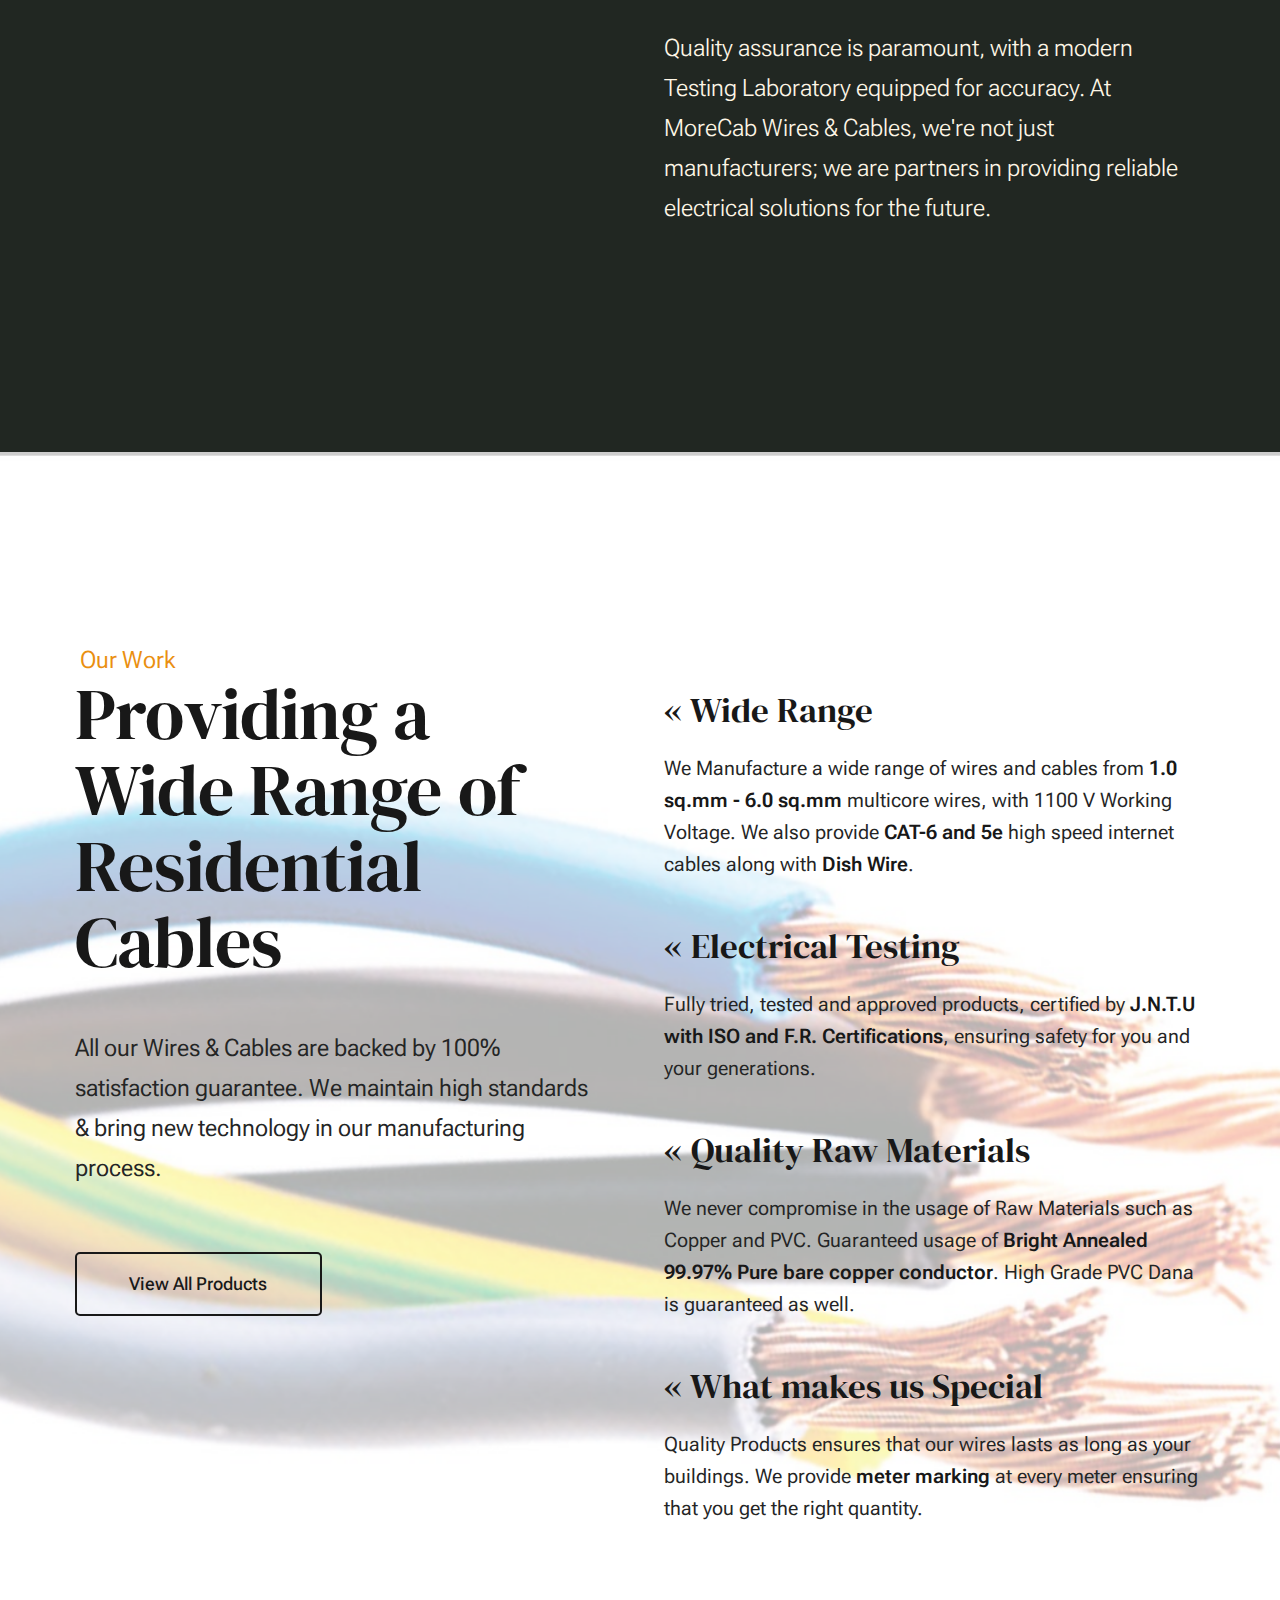
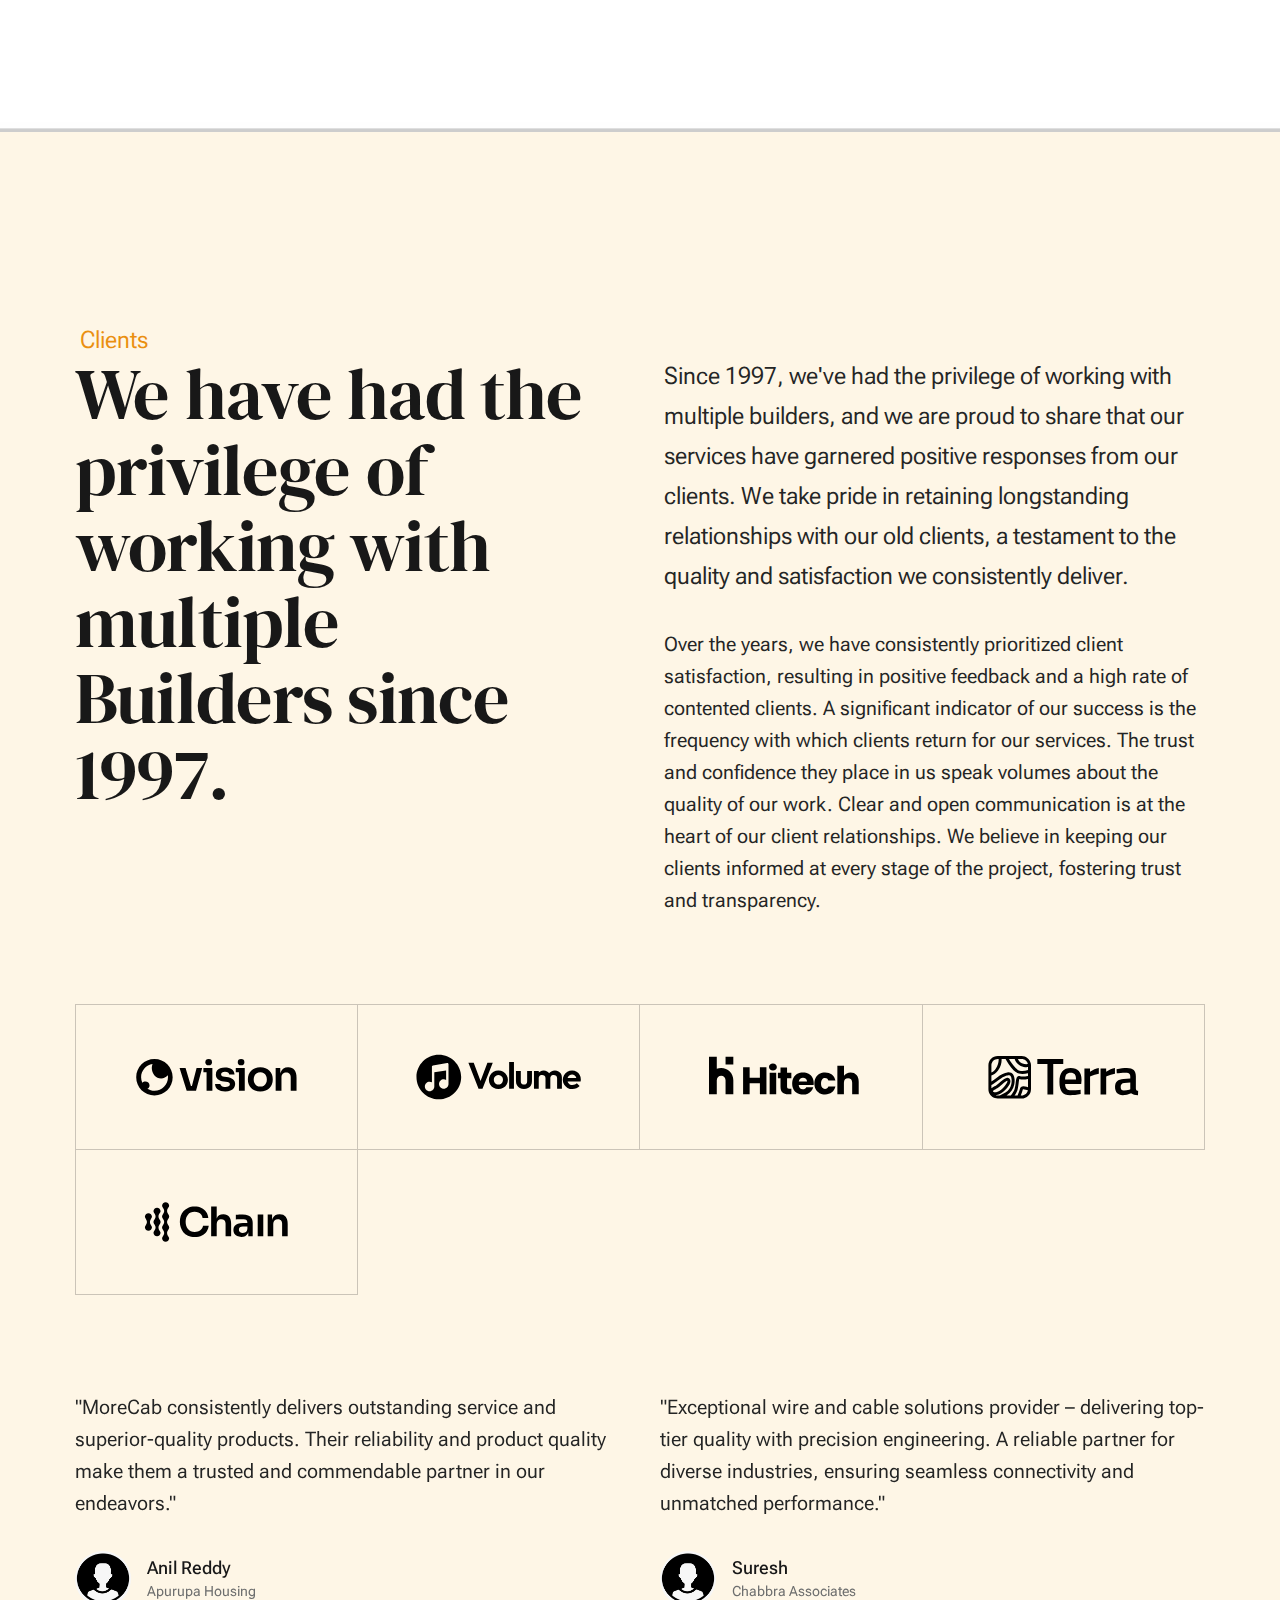
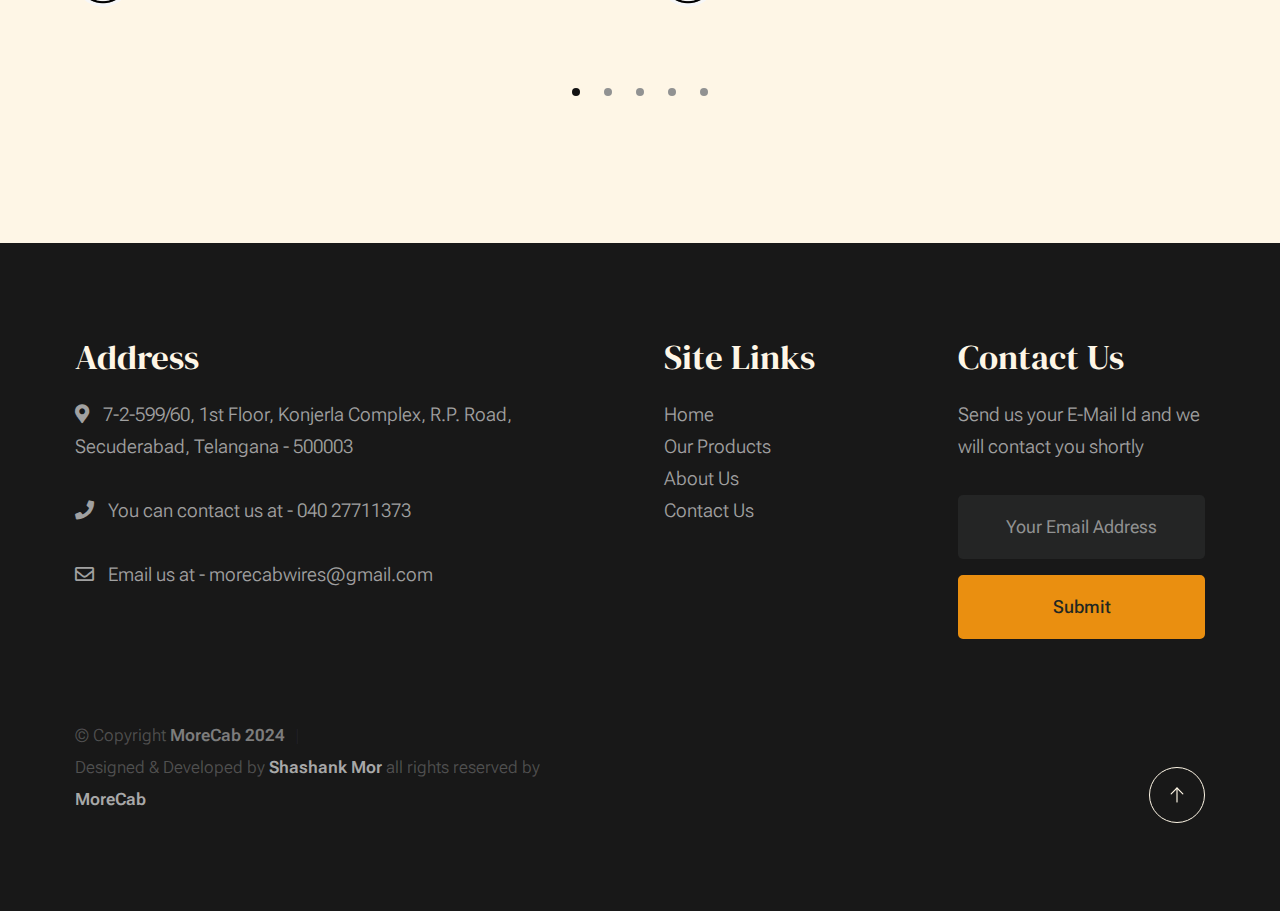
==== commit fb1b126c: "Some Changes" ====
--- a/index.html
+++ b/index.html
@@ -415,8 +415,8 @@
             <div class="row s-footer__content">
                 <div class="column xl-6 lg-6 md-12 s-footer__block s-footer__about">                    
                     <h3>Address</h3>
-                    <p><i class="fas fa-map-marker-alt" style="padding-right: 10px;"></i> 7-2-589/1, 2nd floor, Borgu Shetty Bazar, lane to Pot Market,  R.P. Road, Secuderabad, Telangana - 500003</p>
-                    <p><i class="fas fa-phone" style="padding-right: 10px;"></i> You can contact us at - 040 27711373, 9849039724 </p>
+                    <p><i class="fas fa-map-marker-alt" style="padding-right: 10px;"></i> 7-2-599/60, 1st Floor, Konjerla Complex, R.P. Road, Secuderabad, Telangana - 500003</p>
+                    <p><i class="fas fa-phone" style="padding-right: 10px;"></i> You can contact us at - 040 27711373 </p>
                     <p><i class="far fa-envelope" style="padding-right: 10px;"></i> Email us at - morecabwires@gmail.com</p>               
                 </div>                
                 <div class="column xl-3 lg-6 md-12 s-footer__block s-footer__site-links">
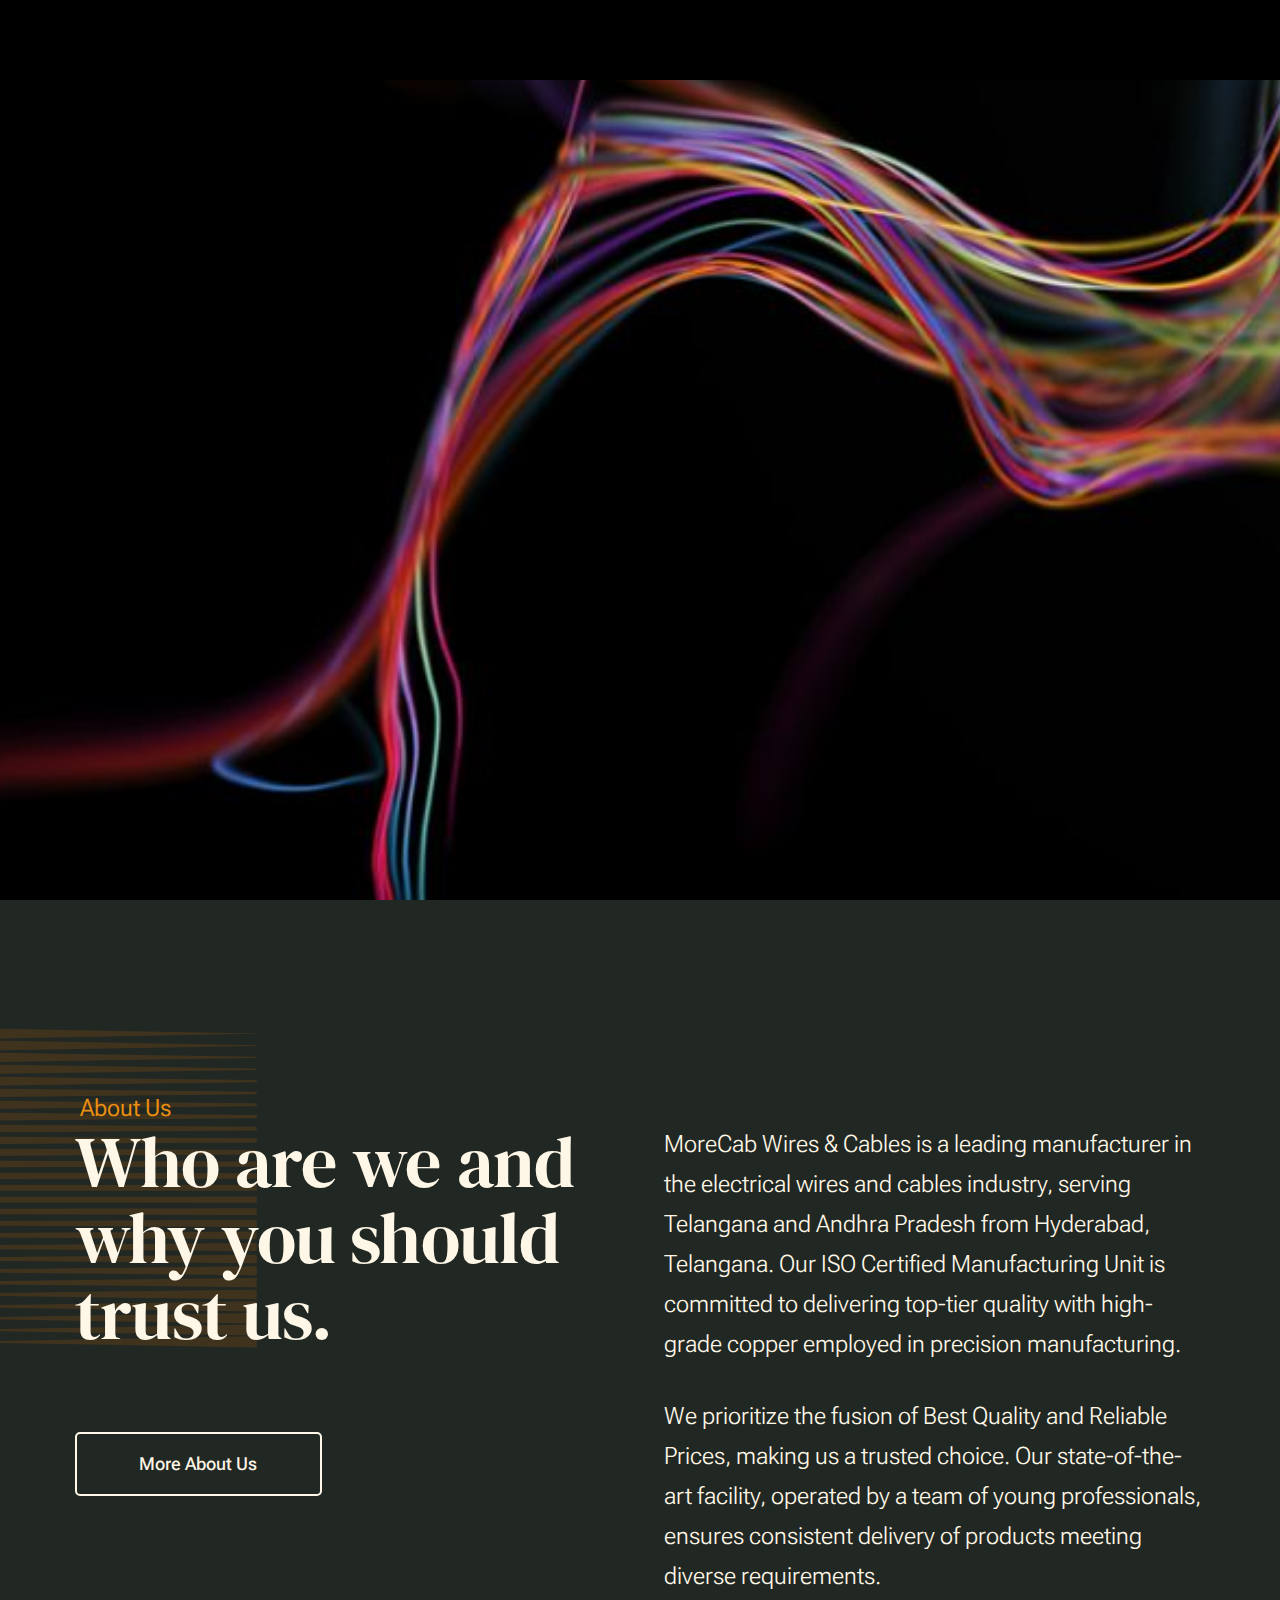
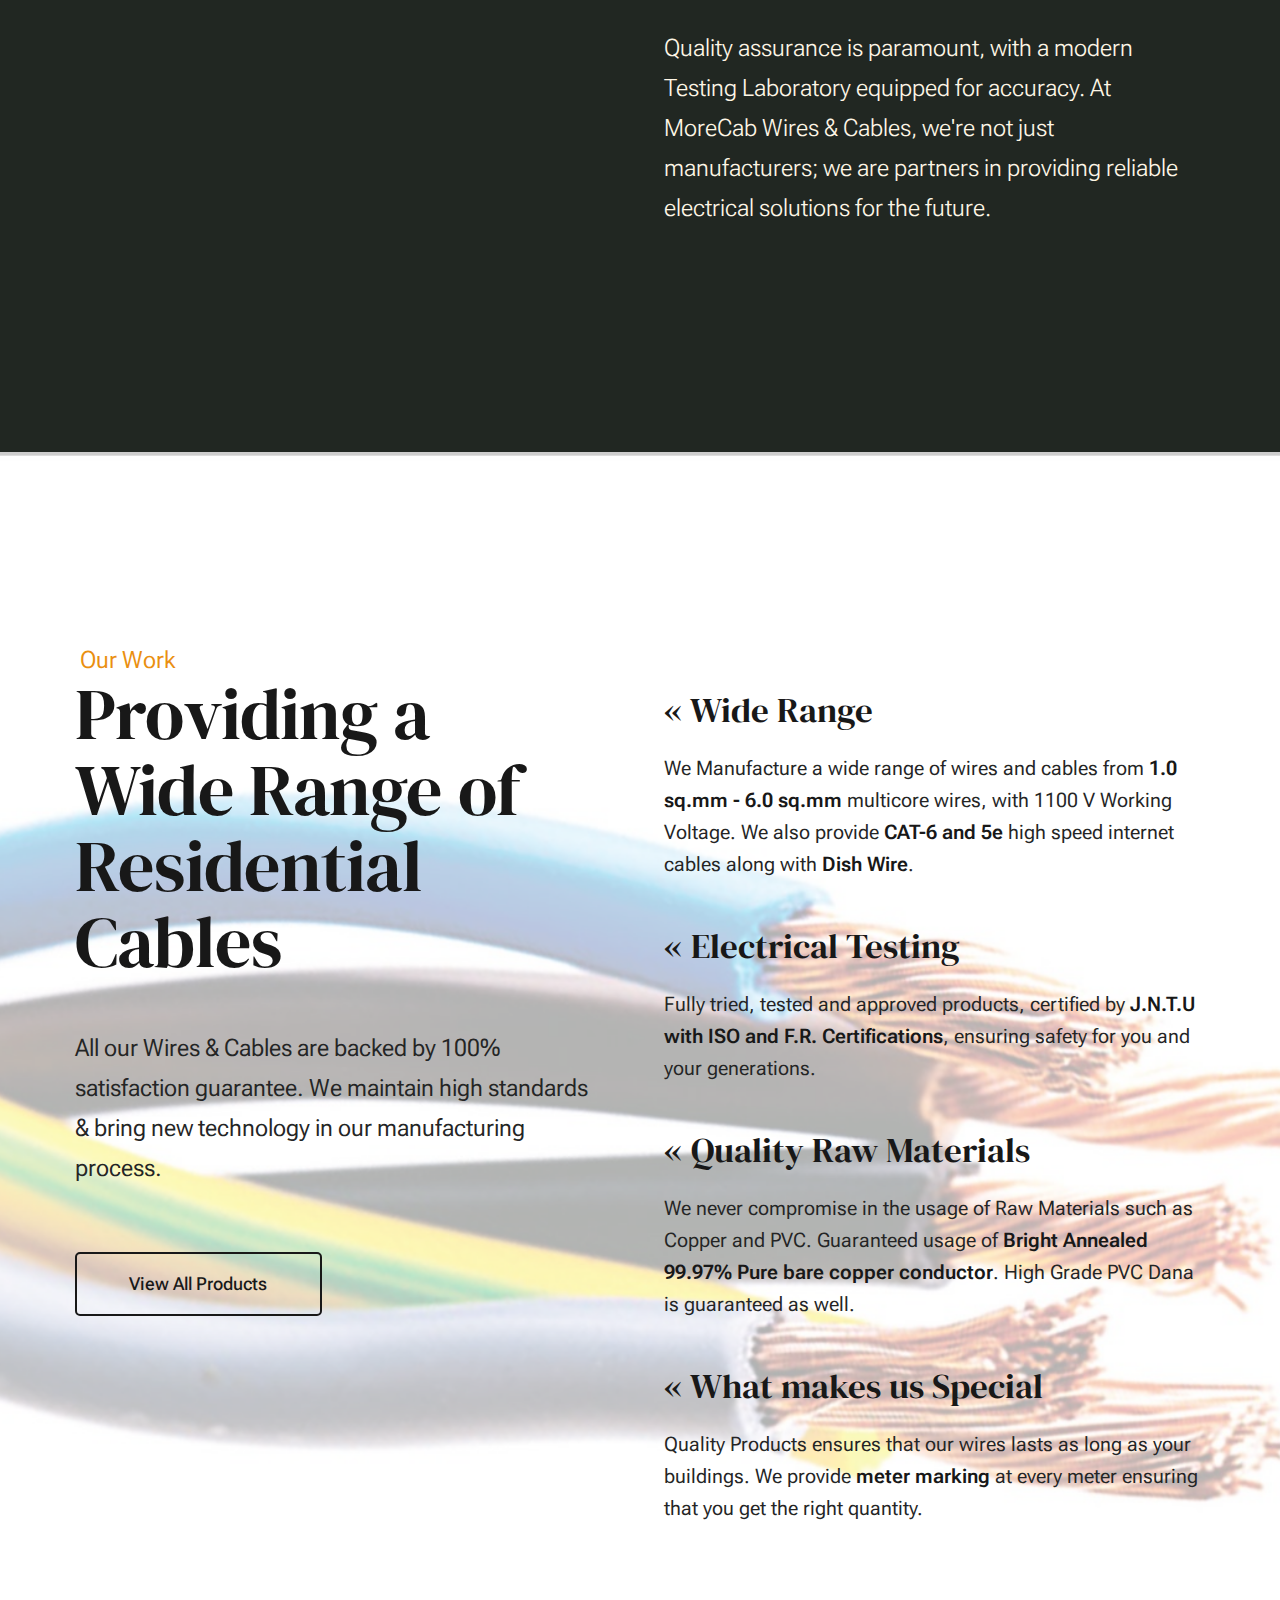
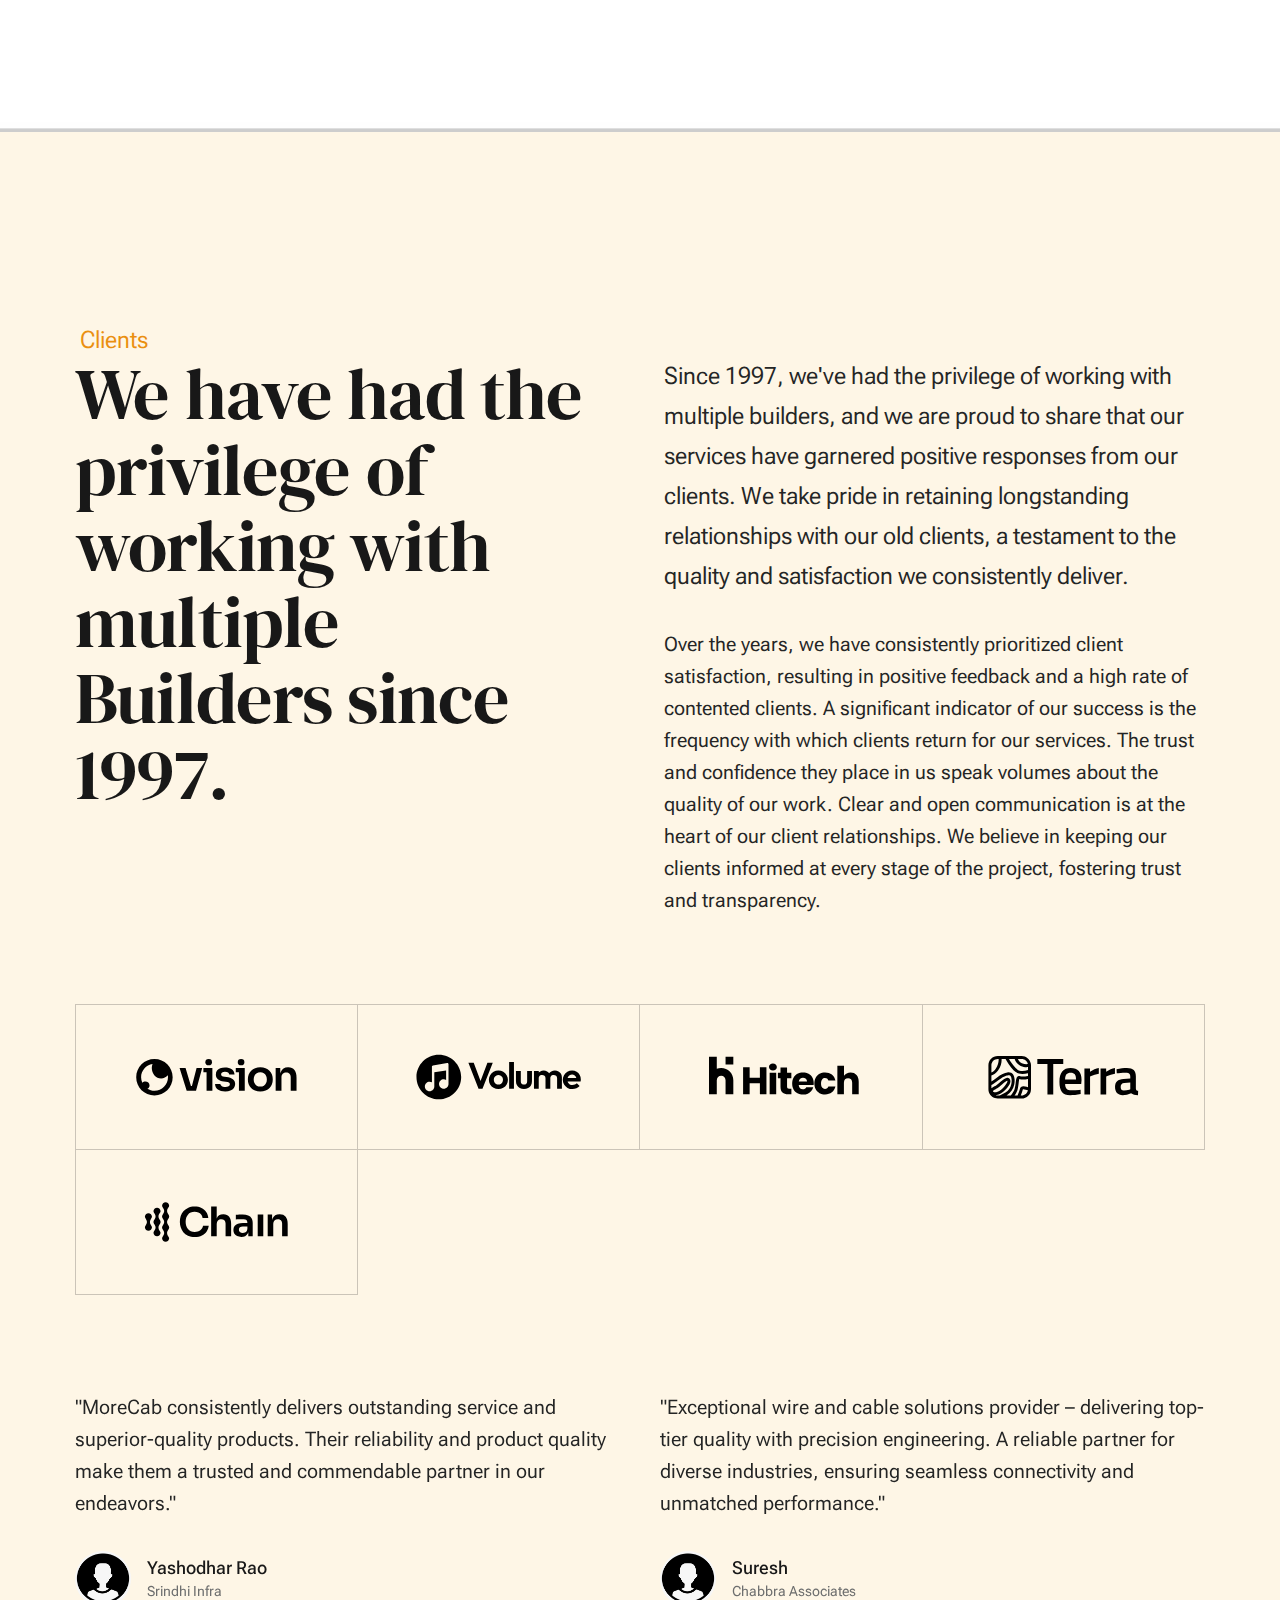
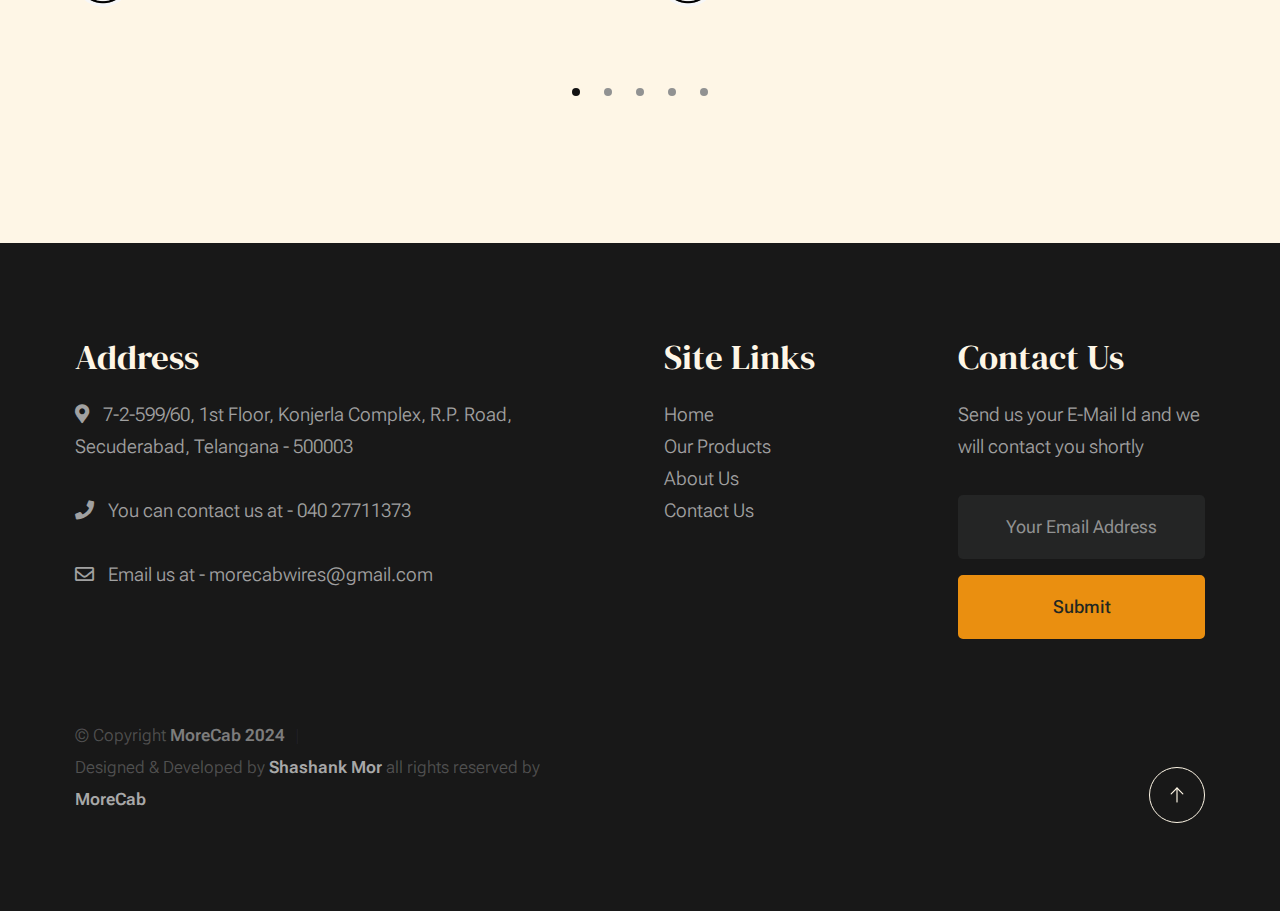
==== commit 03705956: "Minor Changes" ====
--- a/index.html
+++ b/index.html
@@ -330,8 +330,8 @@
                                     <div class="testimonials__author">
                                         <img src="person2.png" alt="Author image" class="testimonials__avatar">
                                         <cite class="testimonials__cite">
-                                            <strong>Anil Reddy</strong>
-                                            <span>Apurupa Housing</span>
+                                            <strong>Yashodhar Rao</strong>
+                                            <span>Srindhi Infra</span>
                                         </cite>
                                     </div>
                                 </div>
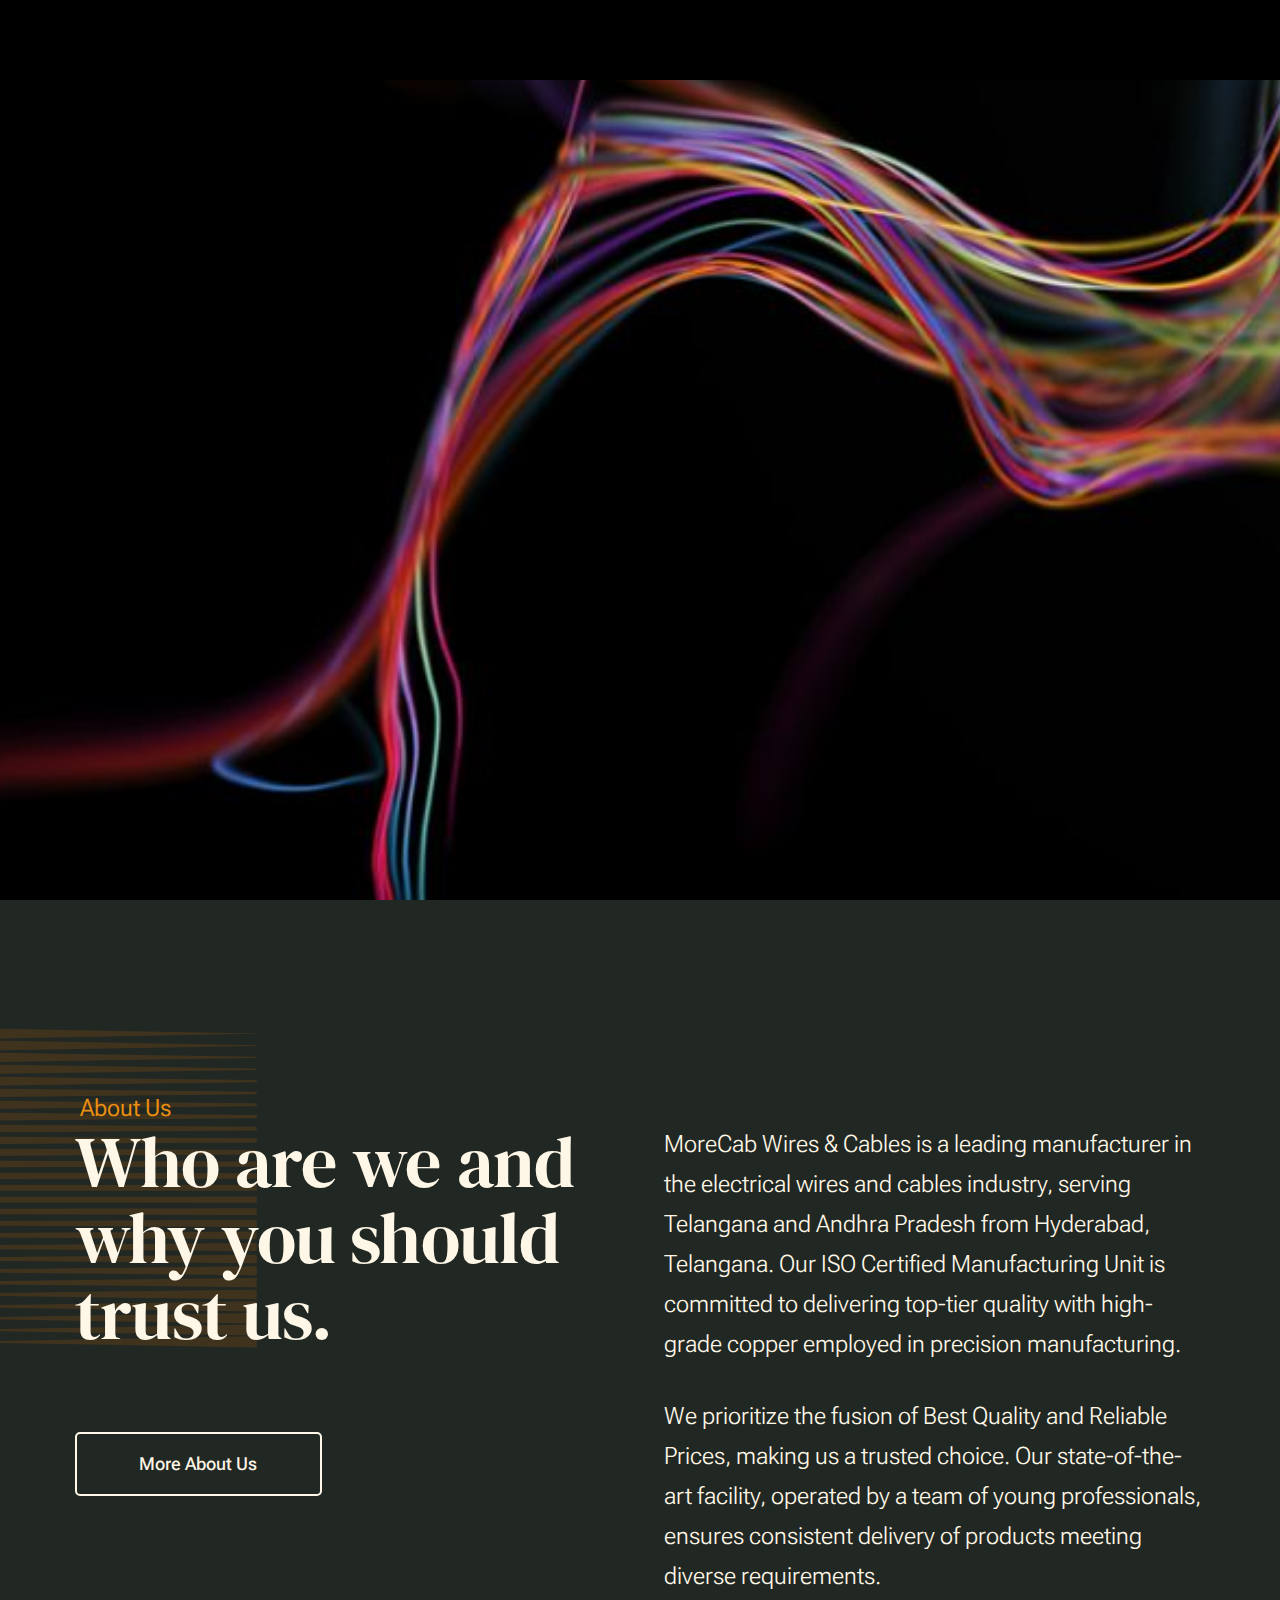
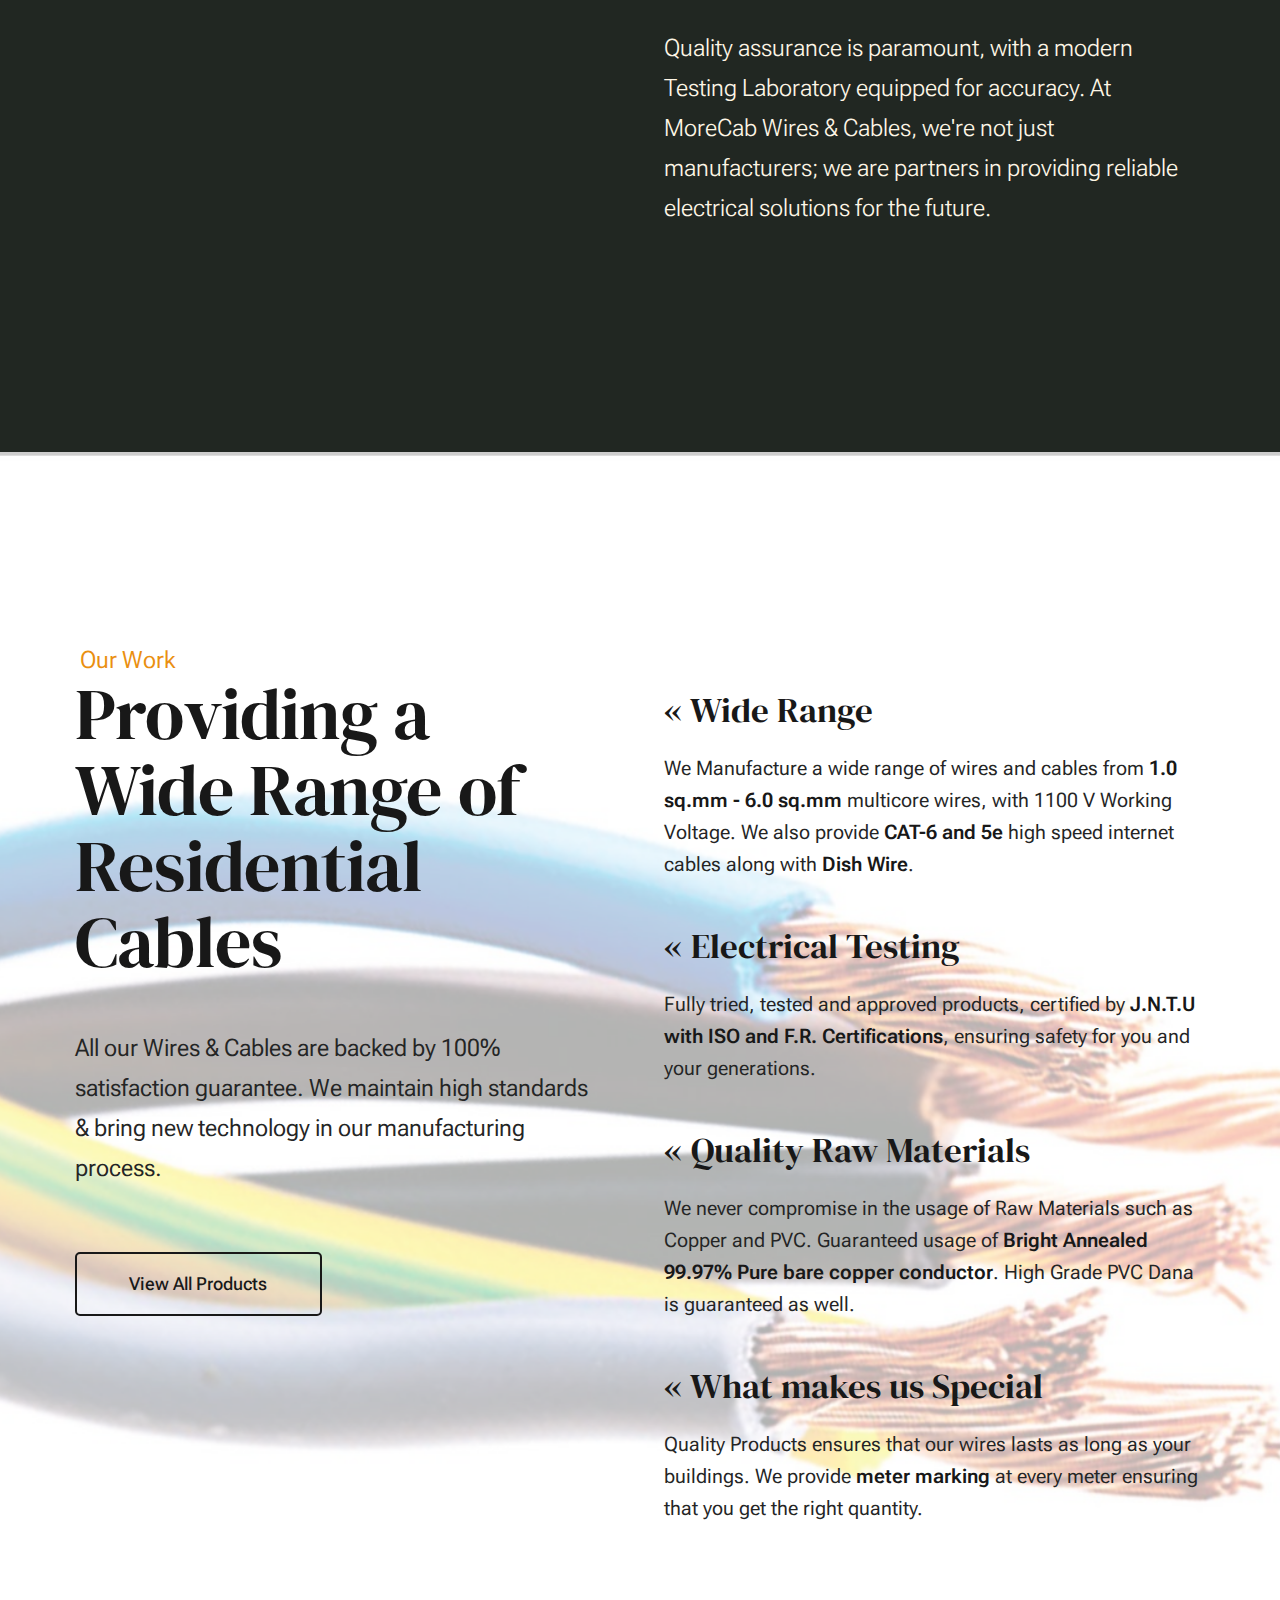
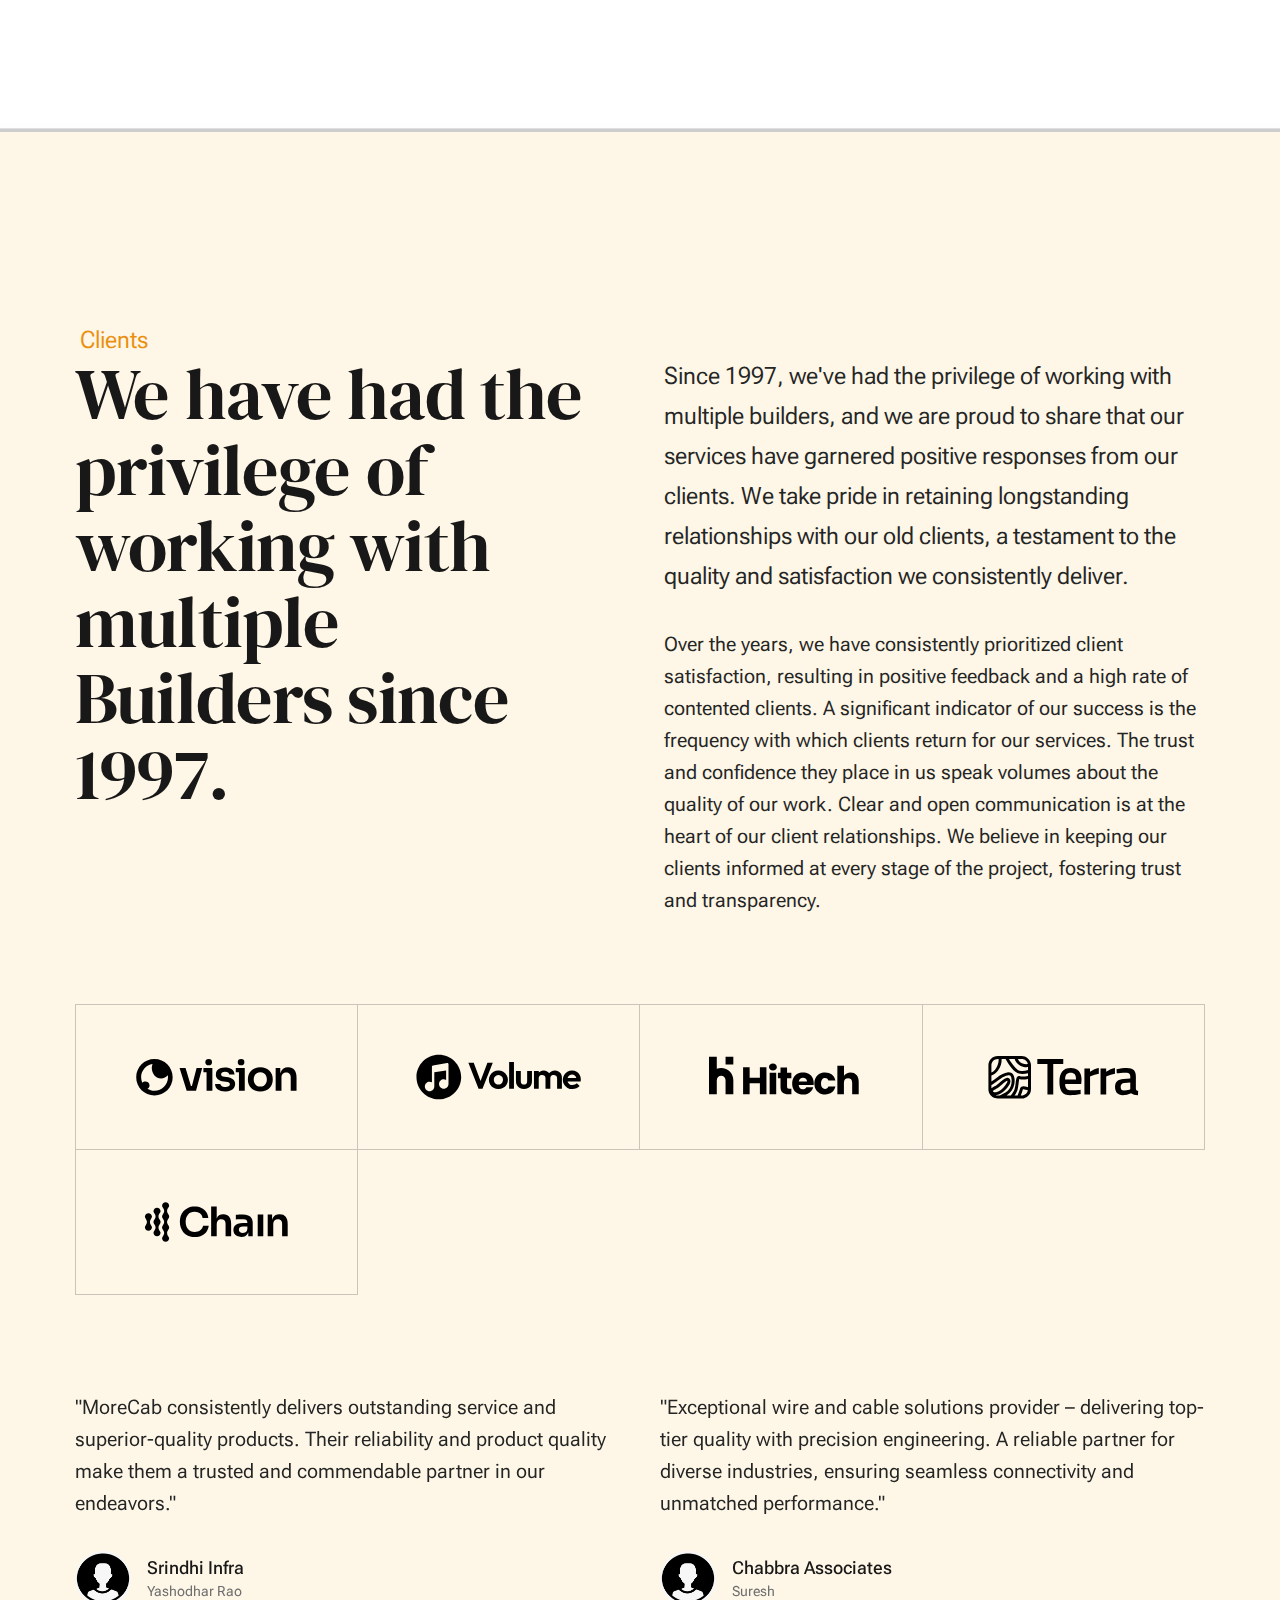
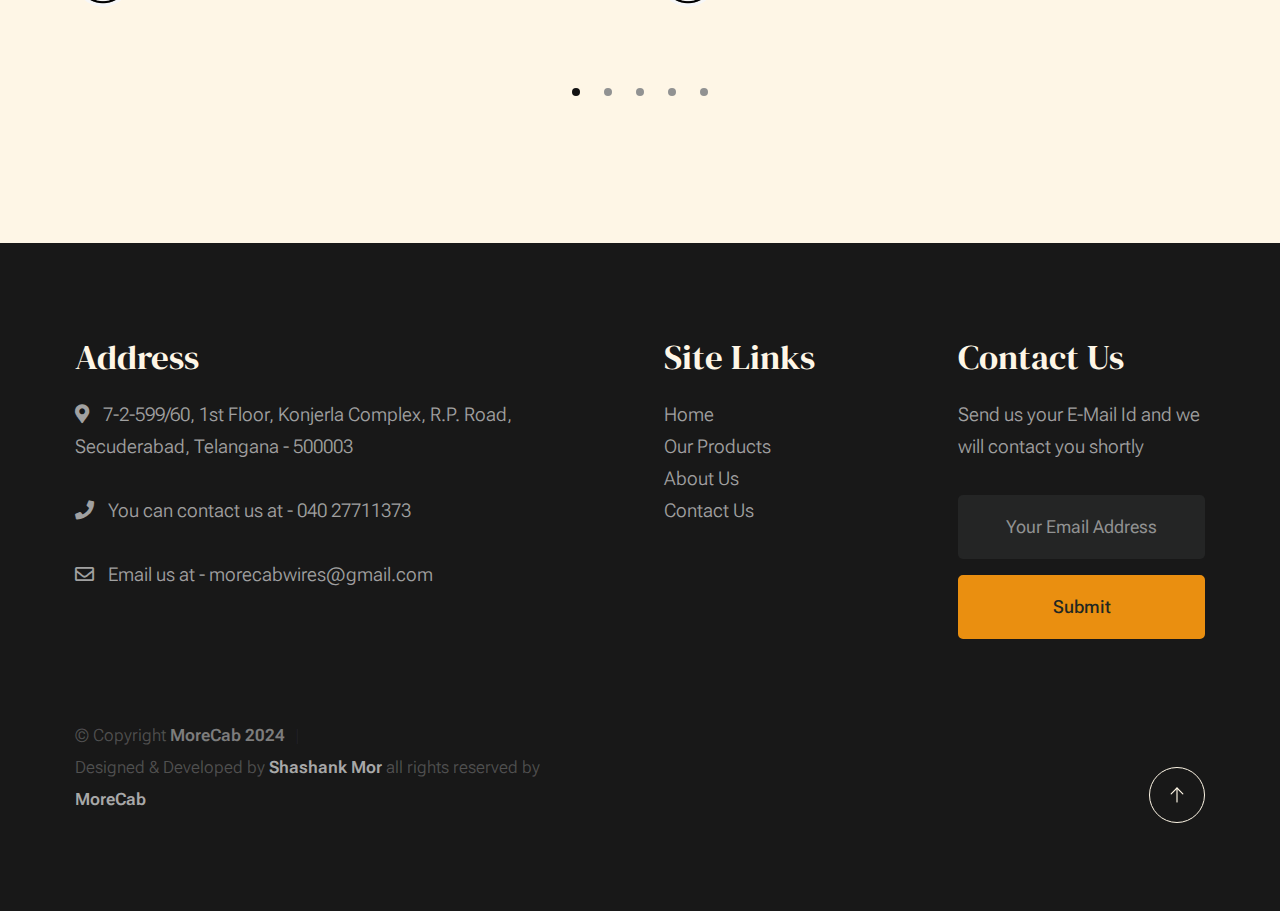
==== commit 8b07a6a3: "More Changes" ====
--- a/index.html
+++ b/index.html
@@ -330,8 +330,8 @@
                                     <div class="testimonials__author">
                                         <img src="person2.png" alt="Author image" class="testimonials__avatar">
                                         <cite class="testimonials__cite">
-                                            <strong>Yashodhar Rao</strong>
-                                            <span>Srindhi Infra</span>
+                                            <strong>Srindhi Infra</strong>
+                                            <span>Yashodhar Rao</span>
                                         </cite>
                                     </div>
                                 </div>
@@ -342,8 +342,8 @@
                                     <div class="testimonials__author">
                                         <img src="person2.png" alt="Author image" class="testimonials__avatar">
                                         <cite class="testimonials__cite">
-                                            <strong>Suresh</strong>
-                                            <span>Chabbra Associates</span>
+                                            <strong>Chabbra Associates</strong>
+                                            <span>Suresh</span>
                                         </cite>
                                     </div>
                                 </div>
@@ -354,8 +354,8 @@
                                     <div class="testimonials__author">
                                         <img src="person2.png" alt="Author image" class="testimonials__avatar">
                                         <cite class="testimonials__cite">
-                                            <strong>Ashwin</strong>
-                                            <span>Dhruva Infra</span>
+                                            <strong>Dhruva Infra</strong>
+                                            <span>Ashwin</span>
                                         </cite>
                                     </div>
                                 </div>
@@ -366,8 +366,8 @@
                                     <div class="testimonials__author">
                                         <img src="person2.png" alt="Author image" class="testimonials__avatar">
                                         <cite class="testimonials__cite">
-                                            <strong>Ajay Kumar</strong>
-                                            <span>A.K. Builders & Developers</span>
+                                            <strong>A.K. Builders & Developers</strong>
+                                            <span>Ajay Kumar</span>
                                         </cite>
                                     </div>
                                 </div> 
@@ -378,8 +378,8 @@
                                     <div class="testimonials__author">
                                         <img src="person2.png" alt="Author image" class="testimonials__avatar">
                                         <cite class="testimonials__cite">
-                                            <strong>Sham kodali</strong>
-                                            <span>Kodali Constructions</span>
+                                            <strong>Kodali Constructions</strong>
+                                            <span>Sham kodali</span>
                                         </cite>
                                     </div>
                                 </div> 
@@ -390,8 +390,8 @@
                                     <div class="testimonials__author">
                                         <img src="person2.png" alt="Author image" class="testimonials__avatar">
                                         <cite class="testimonials__cite">
-                                            <strong>Md Amer</strong>
-                                            <span>Moghal Constructions</span>
+                                            <strong>Moghal Constructions</strong>
+                                            <span>Md Amer</span>
                                         </cite>
                                     </div>
                                 </div> 
